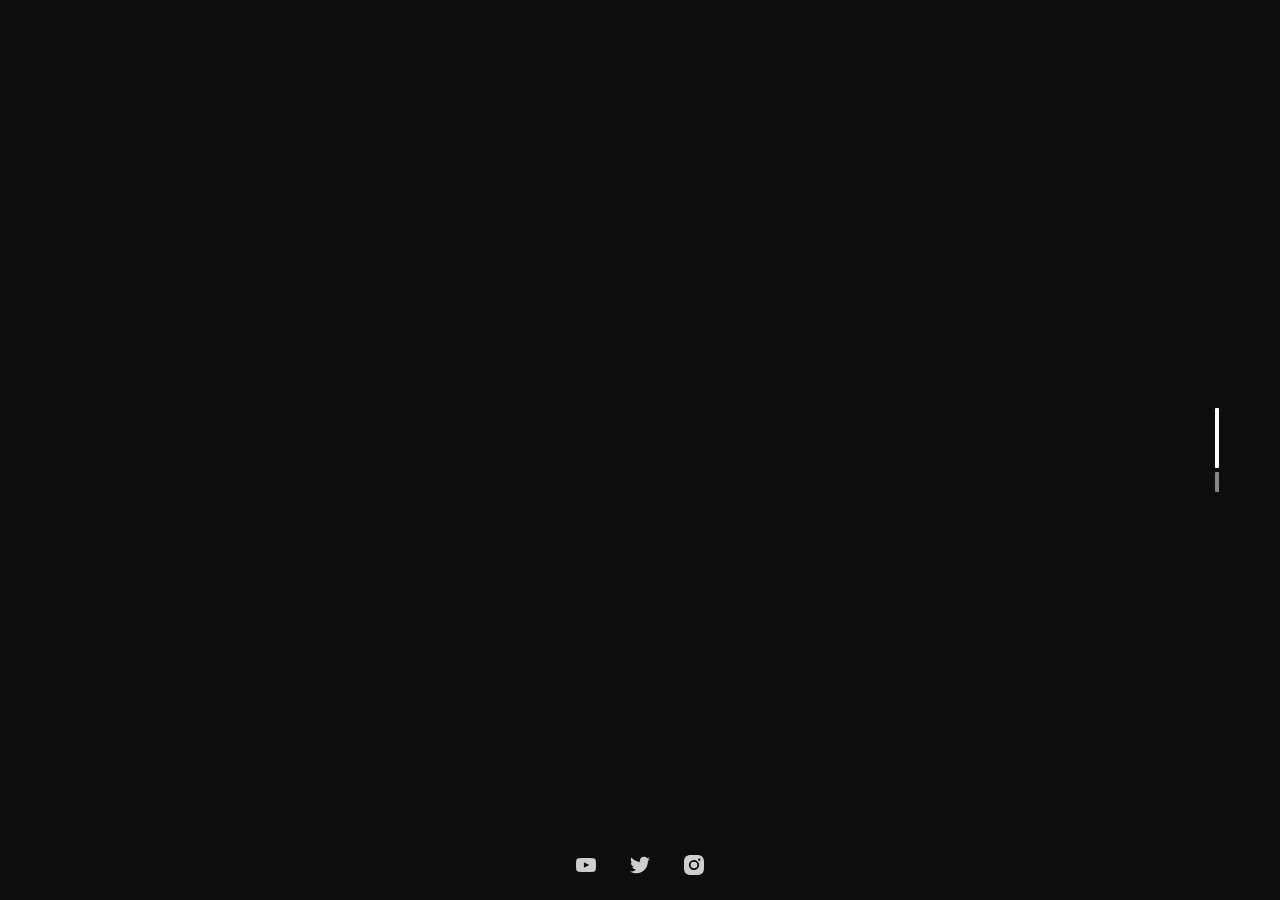
==== index.html @ f27260a3 "First commit of the website" ====
<!doctype html>
<html>
<head>
	<meta charset="UTF-8">
	<meta name="viewport" content="width=device-width, height=device-height, initial-scale=1.0, viewport-fit=cover">
	<meta name="apple-mobile-web-app-capable" content="yes" />
	<!-- Page Title -->
  <title>Flaam</title>
  <link rel="icon" href="assets\img\Logo.png">

	<!-- Compressed Styles -->
	<link href="css/slides.min.css?41331" rel="stylesheet" type="text/css">

	<!-- Custom Styles -->
	<!-- <link href="css/custom.css" rel="stylesheet" type="text/css"> -->

	<!-- jQuery 3.3.1 -->
	<script src="https://ajax.googleapis.com/ajax/libs/jquery/3.3.1/jquery.min.js"></script>

	<!-- Compressed Scripts -->
	<script src="js/slides.min.js?41331" type="text/javascript"></script>

	<!-- Custom Scripts -->
	<!-- <script src="js/custom.js" type="text/javascript"></script> -->

	<!-- Fonts and Material Icons -->
	<link rel="stylesheet" as="font" href="https://fonts.googleapis.com/css?family=Roboto:100,300,400,500,600,700|Material+Icons"/>
 
</head>
<body class="slides chain simplifiedMobile animated">
		
<!-- SVG Library -->
<svg xmlns="http://www.w3.org/2000/svg" style="display:none">
  
  <symbol id="logo" viewBox="0 0 106 31"><title>Slides Framework</title><path d="M17.413 14.04c-.56-5.84-5.6-7-8.52-7-4.6 0-8.6 2.92-8.6 7.52 0 3 2.4 4.88 5.28 5.8 4.24 1.64 5.88 1.84 5.88 3.36 0 1.08-1.2 1.72-2.32 1.72-.28 0-2.24 0-2.52-2.04h-6.6c.6 5.84 5.68 7.36 9.04 7.36 4.92 0 9.04-2.88 9.04-7.76 0-4.8-4-5.92-7.76-6.96-1.76-.52-3.4-1.2-3.4-2.2 0-.6.48-1.48 1.88-1.48 1.96 0 2.04 1.2 2.08 1.68h6.52zm2.222 15.96h6.64v-29.6h-6.64v29.6zm9.662-24.56h6.64v-5.04h-6.64v5.04zm0 24.56h6.64v-22.2h-6.64v22.2zm32.782-29.6h-6.64v9.28c-.72-.72-2.6-2.64-6.52-2.64-5.64 0-11 4.28-11 11.8 0 6.68 4.4 11.88 11.12 11.88 4.48 0 6.08-2.2 6.72-3.12v2.4h6.32v-29.6zm-17.52 18.4c0-2.56 1.8-5.56 5.64-5.56 1.56 0 2.96.56 3.96 1.56 1 .96 1.64 2.32 1.64 3.92.08 1.64-.52 3.08-1.56 4.12s-2.52 1.68-4.12 1.68c-3.12 0-5.56-2.28-5.56-5.68v-.04zm42.502 2.4c.52-4.08-.32-7.64-3.12-10.64-2.08-2.2-5-3.52-8.4-3.52-6.76 0-11.64 5.72-11.64 11.92 0 6.6 5.4 11.76 11.76 11.76 2.28 0 4.48-.68 6.32-2 1.88-1.28 3.44-3.2 4.52-5.68h-6.8c-.8 1.16-1.92 2.08-4.04 2.08-2.6 0-4.84-1.56-5.12-3.92h16.52zm-16.44-5.04c.16-1.04 1.52-3.52 4.96-3.52s4.8 2.48 4.96 3.52h-9.92zm34.502-2.12c-.56-5.84-5.6-7-8.52-7-4.6 0-8.6 2.92-8.6 7.52 0 3 2.4 4.88 5.28 5.8 4.24 1.64 5.88 1.84 5.88 3.36 0 1.08-1.2 1.72-2.32 1.72-.28 0-2.24 0-2.52-2.04h-6.6c.6 5.84 5.68 7.36 9.04 7.36 4.92 0 9.04-2.88 9.04-7.76 0-4.8-4-5.92-7.76-6.96-1.76-.52-3.4-1.2-3.4-2.2 0-.6.48-1.48 1.88-1.48 1.96 0 2.04 1.2 2.08 1.68h6.52z"/></symbol>

  <symbol id="logo-icon" viewBox="0 0 50 41"><title>Slides Framework</title><path d="M4,12h42c2.2,0,4,1.8,4,4v21c0,2.2-1.8,4-4,4H4c-2.2,0-4-1.8-4-4V16C0,13.8,1.8,12,4,12z"/><path opacity="0.6" d="M45.5,9h-41C3.7,9,3,8.3,3,7.5v0C3,6.7,3.7,6,4.5,6h41C46.3,6,47,6.7,47,7.5v0C47,8.3,46.3,9,45.5,9z"/><path opacity="0.4" d="M7.5,0h35C43.3,0,44,0.7,44,1.5v0C44,2.3,43.3,3,42.5,3h-35C6.7,3,6,2.3,6,1.5v0C6,0.7,6.7,0,7.5,0z"/></symbol>
  
  <symbol id="close" viewBox="0 0 30 30"><path d="M15 0c-8.3 0-15 6.7-15 15s6.7 15 15 15 15-6.7 15-15-6.7-15-15-15zm5.7 19.3c.4.4.4 1 0 1.4-.2.2-.4.3-.7.3s-.5-.1-.7-.3l-4.3-4.3-4.3 4.3c-.2.2-.4.3-.7.3s-.5-.1-.7-.3c-.4-.4-.4-1 0-1.4l4.3-4.3-4.3-4.3c-.4-.4-.4-1 0-1.4s1-.4 1.4 0l4.3 4.3 4.3-4.3c.4-.4 1-.4 1.4 0s.4 1 0 1.4l-4.3 4.3 4.3 4.3z"/></symbol>
  
  <symbol id="close-small" viewBox="0 0 11 11"><path d="M6.914 5.5l3.793-3.793c.391-.391.391-1.023 0-1.414s-1.023-.391-1.414 0l-3.793 3.793-3.793-3.793c-.391-.391-1.023-.391-1.414 0s-.391 1.023 0 1.414l3.793 3.793-3.793 3.793c-.391.391-.391 1.023 0 1.414.195.195.451.293.707.293s.512-.098.707-.293l3.793-3.793 3.793 3.793c.195.195.451.293.707.293s.512-.098.707-.293c.391-.391.391-1.023 0-1.414l-3.793-3.793z"/></symbol>

  <symbol id="arrow-left" viewBox="0 0 29 56"><path d="M28.7.3c.4.4.4 1 0 1.4l-26.3 26.3 26.3 26.3c.4.4.4 1 0 1.4-.4.4-1 .4-1.4 0l-27-27c-.4-.4-.4-1 0-1.4l27-27c.3-.3 1-.4 1.4 0z"/></symbol>
  
  <symbol id="arrow-right" viewBox="0 0 29 56"><path d="M.3 55.7c-.4-.4-.4-1 0-1.4l26.3-26.3-26.3-26.3c-.4-.4-.4-1 0-1.4.4-.4 1-.4 1.4 0l27 27c.4.4.4 1 0 1.4l-27 27c-.3.3-1 .4-1.4 0z"/></symbol>

  <symbol id="back" viewBox="0 0 20 20"><path d="M2.3 10.7l5 5c.4.4 1 .4 1.4 0s.4-1 0-1.4l-3.3-3.3h11.6c.6 0 1-.4 1-1s-.4-1-1-1h-11.6l3.3-3.3c.4-.4.4-1 0-1.4-.2-.2-.4-.3-.7-.3s-.5.1-.7.3l-5 5c-.2.2-.3.5-.3.7 0 .2.1.5.3.7z"/></symbol>
  
  <symbol id="menu" viewBox="0 0 18 18"><path d="M16 5h-14c-.6 0-1-.4-1-1 0-.5.4-1 1-1h14c.5 0 1 .4 1 1s-.4 1-1 1zm-14 5h14c.5 0 1-.4 1-1 0-.5-.4-1-1-1h-14c-.6 0-1 .4-1 1s.4 1 1 1zm14 3h-14c-.5 0-1 .4-1 1 0 .5.4 1 1 1h14c.5 0 1-.4 1-1s-.4-1-1-1z"/></symbol>
  
  <symbol id="share" viewBox="0 0 18 18"><path d="M16 8c-.6 0-1 .4-1 1v6h-12v-6c0-.6-.4-1-1-1s-1 .4-1 1v6c0 1.1.9 2 2 2h12c1.1 0 2-.9 2-2v-6c0-.6-.4-1-1-1zm-2.3-2.3c.4-.4.4-1 0-1.4l-4-4c-.4-.4-1-.4-1.4 0l-4 4c-.4.4-.4 1 0 1.4s1 .4 1.4 0l2.3-2.3v7.6c0 .6.4 1 1 1s1-.4 1-1v-7.6l2.3 2.3c.4.4 1 .4 1.4 0z"/></symbol>

  <symbol id="arrow-down" viewBox="0 0 24 24"><path d="M12 18c-.2 0-.5-.1-.7-.3l-11-10c-.4-.4-.4-1-.1-1.4.4-.4 1-.4 1.4-.1l10.4 9.4 10.3-9.4c.4-.4 1-.3 1.4.1.4.4.3 1-.1 1.4l-11 10c-.1.2-.4.3-.6.3z"/></symbol>
  
  <symbol id="arrow-up" viewBox="0 0 24 24"><path d="M11.9 5.9c.2 0 .5.1.7.3l11 10c.4.4.4 1 .1 1.4-.4.4-1 .4-1.4.1l-10.4-9.4-10.3 9.4c-.4.4-1 .3-1.4-.1-.4-.4-.3-1 .1-1.4l11-10c.1-.2.4-.3.6-.3z"/></symbol>
  
  <symbol id="arrow-top" viewBox="0 0 18 18"><path d="M15.7 7.3l-6-6c-.4-.4-1-.4-1.4 0l-6 6c-.4.4-.4 1 0 1.4.4.4 1 .4 1.4 0l4.3-4.3v11.6c0 .6.4 1 1 1s1-.4 1-1v-11.6l4.3 4.3c.2.2.4.3.7.3s.5-.1.7-.3c.4-.4.4-1 0-1.4z"/></symbol>
  
  <symbol id="play" viewBox="0 0 30 30"><path d="M7 30v-30l22 15z"/></symbol>
  
  <symbol id="chat" viewBox="0 0 18 18"><path d="M5,17c-0.2,0-0.3,0-0.4-0.1C4.2,16.7,4,16.4,4,16v-2H2c-1.1,0-2-0.9-2-2V3c0-1.1,0.9-2,2-2h14c1.1,0,2,0.9,2,2v9 c0,1.1-0.9,2-2,2H9.3l-3.7,2.8C5.4,16.9,5.2,17,5,17z M2,12h3.5C5.8,12,6,12.2,6,12.5V14l2.4-1.8C8.6,12.1,8.8,12,9,12h7V3H2V12z M13,7H5C4.4,7,4,6.6,4,6s0.4-1,1-1h8c0.6,0,1,0.4,1,1S13.6,7,13,7z M13,10H5c-0.6,0-1-0.4-1-1s0.4-1,1-1h8c0.6,0,1,0.4,1,1 S13.6,10,13,10z"/></symbol>

  <symbol id="mail" viewBox="0 0 18 18"><path d="M16 2h-14c-1.1 0-2 .9-2 2v10c0 1.1.9 2 2 2h14c1.1 0 2-.9 2-2v-10c0-1.1-.9-2-2-2zm0 2v.5l-7 4.3-7-4.4v-.4h14zm-14 10v-7.2l6.5 4c.1.1.3.2.5.2s.4-.1.5-.2l6.5-4v7.2h-14z"/></symbol>

  <symbol id="sound-on" viewBox="0 0 18 18"><path d="M8.5,0.1C8.1-0.1,7.7,0,7.4,0.2L3.7,3H2C0.9,3,0,3.9,0,5v6c0,1.1,0.9,2,2,2h1.7l3.7,2.8C7.6,15.9,7.8,16,8,16 c0.2,0,0.3,0,0.4-0.1C8.8,15.7,9,15.4,9,15V1C9,0.6,8.8,0.3,8.5,0.1z M7,13l-2.4-1.8C4.4,11.1,4.2,11,4,11l-2,0l0-6h2 c0.2,0,0.4-0.1,0.6-0.2L7,3V13z M11.7,9.9l0.7,1.9C13.9,11.2,15,9.7,15,8c0-1.7-1.1-3.2-2.7-3.8l-0.7,1.9C12.5,6.4,13,7.2,13,8C13,8.9,12.5,9.6,11.7,9.9z M12.2,1.1l-0.3,2C14.3,3.5,16,5.6,16,8s-1.8,4.5-4.2,4.9l0.3,2C15.6,14.3,18,11.4,18,8C18,4.6,15.6,1.7,12.2,1.1z"/></symbol>
  
  <symbol id="sound-off" viewBox="0 0 18 18"><path d="M15.9,8l1.8-1.8c0.4-0.4,0.4-1,0-1.4s-1-0.4-1.4,0l-1.8,1.8l-1.8-1.8c-0.4-0.4-1-0.4-1.4,0s-0.4,1,0,1.4L13.1,8l-1.8,1.8 c-0.4,0.4-0.4,1,0,1.4c0.2,0.2,0.5,0.3,0.7,0.3s0.5-0.1,0.7-0.3l1.8-1.8l1.8,1.8c0.2,0.2,0.5,0.3,0.7,0.3s0.5-0.1,0.7-0.3 c0.4-0.4,0.4-1,0-1.4L15.9,8z M8.5,0.1C8.1-0.1,7.7,0,7.4,0.2L3.7,3H2C0.9,3,0,3.9,0,5v6c0,1.1,0.9,2,2,2h1.7l3.7,2.8C7.6,15.9,7.8,16,8,16 c0.2,0,0.3,0,0.4-0.1C8.8,15.7,9,15.4,9,15V1C9,0.6,8.8,0.3,8.5,0.1z M7,13l-2.4-1.8C4.4,11.1,4.2,11,4,11l-2,0l0-6h2 c0.2,0,0.4-0.1,0.6-0.2L7,3V13z"/></symbol>
  
  <!-- social -->
  <symbol id="apple" viewBox="-1 1 24 24"><path d="M17.6 13.8c0-3 2.5-4.5 2.6-4.6-1.4-2.1-3.6-2.3-4.4-2.4-1.9-.2-3.6 1.1-4.6 1.1-.9 0-2.4-1.1-4-1-2 0-3.9 1.2-5 3-2.1 3.7-.5 9.1 1.5 12.1 1 1.5 2.2 3.1 3.8 3 1.5-.1 2.1-1 3.9-1s2.4 1 4 1 2.7-1.5 3.7-2.9c1.2-1.7 1.6-3.3 1.7-3.4-.1-.1-3.2-1.3-3.2-4.9zm-3.1-9c.8-1 1.4-2.4 1.2-3.8-1.2 0-2.7.8-3.5 1.8-.8.9-1.5 2.3-1.3 3.7 1.4.1 2.8-.7 3.6-1.7z"/></symbol>

  <symbol id="dribbble" viewBox="0 0 24 24"><path d="M12 0c-6.7 0-12 5.3-12 12s5.3 12 12 12 12-5.3 12-12-5.3-12-12-12zm7.9 5.7c1.3 1.7 2.1 3.9 2.3 6.1-.4-.1-2.4-.4-4.7-.4-.8 0-1.5 0-2.3.1 0-.1-.1-.3-.3-.5l-.7-1.5c3.7-1.4 5.3-3.4 5.7-3.8zm-7.9-3.8c2.5 0 4.9.9 6.7 2.5-.3.4-1.9 2.3-5.2 3.6-1.6-2.9-3.3-5.3-3.7-5.9.6-.1 1.4-.2 2.2-.2zm-4.4 1c.4.6 2.1 3 3.7 5.8-4.4 1.2-8.2 1.2-9.2 1.2h-.1c.8-3.1 2.9-5.6 5.6-7zm-5.7 9.1v-.3h.3c1.2 0 5.6-.1 10.1-1.5l.8 1.6c-.1 0-.3 0-.4.1-5.1 1.6-7.9 6-8.3 6.7-1.6-1.7-2.5-4.1-2.5-6.6zm10.1 10.1c-2.3 0-4.4-.8-6.1-2.1.3-.5 2.4-4.4 7.9-6.3 1.3 3.6 2 6.7 2.1 7.6-1.2.6-2.6.8-3.9.8zm5.7-1.8c-.1-.8-.7-3.6-2-7.1.7-.1 1.3-.1 2-.1 2.1 0 3.7.4 4.1.5-.3 2.8-1.8 5.2-4.1 6.7z"/></symbol>

  <symbol id="facebook" viewBox="0 0 24 24"><path d="M24 1.3v21.3c0 .7-.6 1.3-1.3 1.3h-6.1v-9.3h3.1l.5-3.6h-3.6v-2.2c0-1.1.3-1.8 1.8-1.8h1.9v-3.2c-.3 0-1.5-.1-2.8-.1-2.8 0-4.7 1.7-4.7 4.8v2.7h-3.1v3.6h3.1v9.2h-11.5c-.7 0-1.3-.6-1.3-1.3v-21.4c0-.7.6-1.3 1.3-1.3h21.3c.8 0 1.4.6 1.4 1.3z"/></symbol>

  <symbol id="facebook2" viewBox="0 0 512 512"><path d="M288 176v-64c0-17.664 14.336-32 32-32h32v-80h-64c-53.024 0-96 42.976-96 96v80h-64v80h64v256h96v-256h64l32-80h-96z"/></symbol>
   
  <symbol id="fb-like" viewBox="0 0 20 20"><path d="M0 8v12h5v-12h-5zm2.5 10.8c-.4 0-.8-.3-.8-.8 0-.4.3-.8.8-.8s.8.3.8.8c0 .4-.4.8-.8.8zm3.5-.8h9.5c1.1 0 1.7-1 1.7-1.7 0-.3-.4-1-.4-1 1.4-.3 1.7-1.2 1.7-1.7-.1-.5-.3-.9-.5-1 1-.4 1.5-1.1 1.4-1.9-.1-.8-1-1.5-1-1.5 1-.6.9-1.5.9-1.5-.3-1.3-1.5-1.7-1.7-1.7h-5.6s.3-.5.3-2.4-1.3-3.6-2.6-3.6c0 0-.7.1-1 .3v3.5l-2.7 4.4v9.8z"/></symbol>
  
  <symbol id="googlePlus" viewBox="0 1 24 24"><path d="M7.8 13.5h4.6c-.6 2-2.5 3.4-4.6 3.4-2.7 0-4.9-2.2-4.9-4.9s2.2-4.9 4.9-4.9c1.1 0 2.1.3 3 1l1.8-2.4c-1.4-1.1-3-1.6-4.8-1.6-4.3 0-7.9 3.5-7.9 7.9s3.5 7.9 7.9 7.9 7.9-3.5 7.9-7.9v-1.5h-7.9v3zM21.7 11v-2.2h-2v2.2h-2.2v2h2.2v2.2h2v-2.2h2.2v-2z"/></symbol>
  
  <symbol id="instagram" viewBox="0 0 20 20"><circle cx="10" cy="10" r="3.3"/><path d="M13,0H7C2.2,0,0,2.2,0,7v6c0,4.8,2.1,7,7,7h6c4.8,0,7-2.2,7-7V7C20,2.2,17.9,0,13,0z M10,15.1c-2.8,0-5.1-2.3-5.1-5.1 S7.2,4.9,10,4.9s5.1,2.3,5.1,5.1S12.8,15.1,10,15.1z M15.3,5.9c-0.7,0-1.2-0.5-1.2-1.2c0-0.7,0.5-1.2,1.2-1.2s1.2,0.5,1.2,1.2 C16.5,5.3,16,5.9,15.3,5.9z"/></symbol>

  <symbol id="behance" viewBox="0 0 511.958 511.958"><path d="M210.624 240.619c10.624-5.344 18.656-11.296 24.16-17.728 9.792-11.584 14.624-26.944 14.624-45.984 0-18.528-4.832-34.368-14.496-47.648-16.128-21.632-43.424-32.704-82.016-33.28h-152.896v312.096h142.56c16.064 0 30.944-1.376 44.704-4.192 13.76-2.848 25.664-8.064 35.744-15.68 8.96-6.624 16.448-14.848 22.4-24.544 9.408-14.656 14.112-31.264 14.112-49.76 0-17.92-4.128-33.184-12.32-45.728-8.288-12.544-20.448-21.728-36.576-27.552zm-147.552-90.432h68.864c15.136 0 27.616 1.632 37.408 4.864 11.328 4.704 16.992 14.272 16.992 28.864 0 13.088-4.32 22.24-12.864 27.392-8.608 5.152-19.776 7.744-33.472 7.744h-76.928v-68.864zm108.896 198.24c-7.616 3.68-18.336 5.504-32.064 5.504h-76.832v-83.232h77.888c13.568.096 24.128 1.888 31.68 5.248 13.44 6.08 20.128 17.216 20.128 33.504 0 19.2-6.912 32.128-20.8 38.976zM327.168 110.539h135.584v38.848h-135.584zM509.856 263.851c-2.816-18.08-9.024-33.984-18.688-47.712-10.592-15.552-24.032-26.944-40.384-34.144-16.288-7.232-34.624-10.848-55.04-10.816-34.272 0-62.112 10.72-83.648 32-21.472 21.344-32.224 52.032-32.224 92.032 0 42.656 11.872 73.472 35.744 92.384 23.776 18.944 51.232 28.384 82.4 28.384 37.728 0 67.072-11.232 88.032-33.632 13.408-14.144 20.992-28.064 22.656-41.728h-62.464c-3.616 6.752-7.808 12.032-12.608 15.872-8.704 7.04-20.032 10.56-33.92 10.56-13.216 0-24.416-2.912-33.76-8.704-15.424-9.28-23.488-25.536-24.512-48.672h170.464c.256-19.936-.384-35.264-2.048-45.824zm-166.88 5.984c2.24-15.008 7.68-26.912 16.32-35.712 8.64-8.768 20.864-13.184 36.512-13.216 14.432 0 26.496 4.128 36.32 12.416 9.696 8.352 15.168 20.48 16.288 36.512h-105.44z"/></symbol>
  
  <symbol id="linkedin" viewBox="0 0 24 24"><path d="M5.9 21.9h-4.7v-14.2h4.7v14.2zm-2.3-16.1c-1.6 0-2.6-1.1-2.6-2.5s1-2.5 2.7-2.5c1.6 0 2.6 1 2.6 2.5-.1 1.4-1.2 2.5-2.7 2.5zm19.2 16.1h-4.7v-7.6c0-2-.7-3.3-2.3-3.3-1.3 0-2.1.9-2.5 1.7-.1.3-.1.8-.1 1.2v7.9h-4.7v-14.1h4.7v2c.7-.9 1.7-2.3 4.3-2.3 3.1 0 5.5 2.1 5.5 6.4v8.2h-.2z"/></symbol>

  <symbol id="medium" viewBox="0 0 130.8 104"><path d="M15.5 21.2c.2-1.6-.5-3.2-1.7-4.3l-12.1-14.7v-2.2h38l29.3 64.4 25.8-64.4h36.2v2.2l-10.5 10c-.9.7-1.3 1.8-1.2 2.9v73.7c0 1.1.3 2.2 1.2 2.9l10.2 10v2.2h-51.3v-2.2l10.6-10.2c1-1 1-1.3 1-2.9v-59.6l-29.4 74.7h-4l-34.2-74.7v50.3c0 2.2.4 4.2 1.9 5.7l13.7 16.8v2.2h-39v-2.2l13.8-16.7c1.5-1.5 1.8-3.3 1.8-5.7l-.1-58.2z"/></symbol>
  
  <symbol id="pinterest" viewBox="0 0 24 24"><path d="M5.9 13.9c1.2-2-.4-2.5-.6-4-1-6.1 7.1-10.2 11.4-6 2.9 2.9 1 12-3.7 11-4.6-.9 2.2-8.1-1.4-9.5-3-1.1-4.6 3.6-3.2 5.9-.8 4-2.5 7.7-1.8 12.7 2.3-1.7 3.1-4.8 3.7-8.1 1.2.7 1.8 1.4 3.3 1.5 5.5.4 8.6-5.4 7.8-10.7-.7-4.7-5.5-7.1-10.6-6.6-4.1.4-8.1 3.7-8.3 8.3-.1 2.8.7 4.9 3.4 5.5z"/></symbol>
  
  <symbol id="stumbleupon" viewBox="0 0 24 24"><path d="M13.3 9.6l1.6.8 2.5-.8v-1.4c0-3-2.4-5.4-5.4-5.4s-5.4 2.4-5.4 5.4v7.5c0 .7-.6 1.3-1.3 1.3s-1.3-.6-1.3-1.3v-3.2h-4v3.2c0 3 2.4 5.4 5.4 5.4s5.4-2.4 5.4-5.4v-7.5c0-.7.6-1.3 1.3-1.3s1.3.6 1.3 1.3l-.1 1.4zm6.6 2.9v3.2c0 .7-.6 1.3-1.3 1.3s-1.3-.6-1.3-1.3v-3.2l-2.5.8-1.6-.8v3.2c0 3 2.4 5.4 5.4 5.4s5.4-2.4 5.4-5.4v-3.2h-4.1z"/></symbol>
  
  <symbol id="twitter" viewBox="0 1 24 23"><path d="M21.5 7.6v.6c0 6.6-5 14.1-14 14.1-2.8 0-5.4-.8-7.6-2.2l1.2.1c2.3 0 4.4-.8 6.1-2.1-2.2 0-4-1.5-4.6-3.4.3.1.6.1.9.1.5 0 .9-.1 1.3-.2-2.1-.6-3.8-2.6-3.8-5 .7.4 1.4.6 2.2.6-1.3-.9-2.2-2.4-2.2-4.1 0-.9.2-1.8.7-2.5 2.4 3 6.1 5 10.2 5.2-.1-.4-.1-.7-.1-1.1 0-2.7 2.2-5 4.9-5 1.4 0 2.7.6 3.6 1.6 1-.3 2.1-.7 3-1.3-.4 1.2-1.1 2.1-2.2 2.7 1-.1 1.9-.4 2.8-.8-.6 1.1-1.4 2-2.4 2.7z"/></symbol>
  
  <symbol id="tumblr" viewBox="0 0 23 23"><path d="M12.573 4.94v-4.94h-3.188c-.072.183-.11.4-.11.622-.034.107-.072.184-.072.293-.328 1.829-1.28 3.11-2.892 3.807-.476.218-.914.253-1.39.218v3.987h2.342c.039 5.603.039 8.493.039 8.64v.332c.294 2.449 1.573 3.914 3.843 4.463.914.257 1.901.366 2.892.366 1.279-.036 2.525-.256 3.771-.659v-4.685c-.731.22-1.395.402-1.977.583-1.135.333-2.087.113-2.857-.619-.073-.11-.183-.257-.221-.403-.106-.586-.178-1.206-.178-1.795v-6.222h5.083v-3.988h-5.085z"/></symbol>

  <symbol id="xing" viewBox="0 0 24 24"><path d="M3.647 4.74c-.208 0-.384.073-.472.216-.091.148-.077.338.02.531l2.34 4.051v.02l-3.678 6.49c-.096.191-.091.383 0 .531.088.142.244.236.452.236h3.461c.518 0 .767-.349.944-.669l3.737-6.608-2.38-4.15c-.172-.307-.433-.649-.964-.649h-3.46zm14.542-4.74c-.517 0-.741.326-.927.659l-7.702 13.658 4.918 9.023c.172.307.437.659.967.659h3.457c.208 0 .371-.079.459-.221.092-.148.09-.343-.007-.535l-4.88-8.915v-.023l7.664-13.551c.096-.191.098-.386.007-.534-.088-.142-.252-.221-.46-.221h-3.496z"/></symbol>

  <symbol id="whatsapp" viewBox="0 0 512 512"><path d="M256.064 0h-.128c-141.152 0-255.936 114.816-255.936 256 0 56 18.048 107.904 48.736 150.048l-31.904 95.104 98.4-31.456c40.48 26.816 88.768 42.304 140.832 42.304 141.152 0 255.936-114.848 255.936-256s-114.784-256-255.936-256zm148.96 361.504c-6.176 17.44-30.688 31.904-50.24 36.128-13.376 2.848-30.848 5.12-89.664-19.264-75.232-31.168-123.68-107.616-127.456-112.576-3.616-4.96-30.4-40.48-30.4-77.216s18.656-54.624 26.176-62.304c6.176-6.304 16.384-9.184 26.176-9.184 3.168 0 6.016.16 8.576.288 7.52.32 11.296.768 16.256 12.64 6.176 14.88 21.216 51.616 23.008 55.392 1.824 3.776 3.648 8.896 1.088 13.856-2.4 5.12-4.512 7.392-8.288 11.744-3.776 4.352-7.36 7.68-11.136 12.352-3.456 4.064-7.36 8.416-3.008 15.936 4.352 7.36 19.392 31.904 41.536 51.616 28.576 25.44 51.744 33.568 60.032 37.024 6.176 2.56 13.536 1.952 18.048-2.848 5.728-6.176 12.8-16.416 20-26.496 5.12-7.232 11.584-8.128 18.368-5.568 6.912 2.4 43.488 20.48 51.008 24.224 7.52 3.776 12.48 5.568 14.304 8.736 1.792 3.168 1.792 18.048-4.384 35.52z"/></symbol>
  
  <symbol id="youtube" viewBox="0 0 24 24"><path d="M23.6 6.3c-.3-1.2-1.4-2.2-2.6-2.3-3-.3-6-.3-9-.3s-6 0-9 .3c-1.2.1-2.3 1.1-2.6 2.3-.4 1.8-.4 3.8-.4 5.7 0 1.9 0 3.9.4 5.7.3 1.2 1.4 2.2 2.6 2.3 3 .3 6 .3 9 .3s6 0 9-.3c1.3-.1 2.3-1.1 2.6-2.4.4-1.7.4-3.7.4-5.6 0-1.9 0-3.9-.4-5.7zm-14.1 9v-6.6l6.5 3.3-6.5 3.3z"/></symbol>

</svg>

<!-- Navigation -->
<nav class="side pole">
  <div class="navigation">
    <ul></ul>
  </div>
</nav>

<!-- Slide 1 (#10) -->
<section class="slide fade-6 kenBurns">
  <div class="content">
    <div class="container">
      <div class="wrap">
        
        <div class="fix-7-12">
          <img src="assets\img\Logo.png" class="ae-1" height="200" width="200">
          <p class="ae-3"><span class="opacity-8">I am known on the internet as Flaam, in my pastime i play videogames and stream on Twitch, in June 2020 i joined <a href="https://www.theiresports.com/" target="_blank">Their Team</a> as a Valorant Player</span></p>
        </div>
      </div>
    </div>
  </div>
  <video class="ae-1" autoplay muted loop id="myVideo">
    <source src="assets/img/background/1.mp4" type="video/mp4">
  </video>
</section>

<!-- Slide 2 (#75) -->
<section class="slide fade-6 kenBurns">
  <div class="content">
    <div class="container">
      <div class="wrap">

        <div class="fix-10-12 toCenter">
          <h1 class="ae-1">My Gear</h1>
        </div>
		
        <div class="fix-12-12">
          <ul class="grid grid-75 masonry fixedSpaces ae-3 controller popupTrigger" data-popup-id="75-1" data-slider-id="75-1">
            <li class="col-3-12 col-tablet-1-3 col-phablet-1-2 col-phone-1-1 ae-6 fadeIn">
              <figure>
                <img src="assets/img/MasterKeys Lite L.png" class="wide rounded margin-bottom-1" alt="Image"/>
                <figcaption>MasterKeys Lite L</figcaption>
              </figure>
            </li>
            <li class="col-3-12 col-tablet-1-3 col-phablet-1-2 col-phone-1-1 ae-3 fadeIn">
              <figure>
                <img src="assets/img/Logitech G305.png" class="wide rounded margin-bottom-1" alt="Image"/>
                <figcaption>Logitech G305</figcaption>
              </figure>
            </li>
            <li class="col-3-12 col-tablet-1-3 col-phablet-1-2 col-phone-1-1 ae-2 fadeIn">
              <figure>
                <img src="assets/img/Logitech G432.png" class="wide rounded margin-bottom-1" alt="Image"/>
                <figcaption>Logitech G432</figcaption>
              </figure>
            </li>
          </ul>
        </div>
      </div>
    </div>
  </div>
  <div class="background" style="background-image:url(assets/img/background/nebula.jpg)"></div>
  <video class="ae-1" autoplay muted loop id="myVideo">
    <source src="assets/img/background/2.mp4" type="video/mp4">
  </video>
</section>


<!-- Popup Gallery -->
<div class="popup animated" data-popup-id="75-1">
  <div class="close"><svg><use xmlns:xlink="http://www.w3.org/1999/xlink" xlink:href="#close"></use></svg></div>
  <div class="content">
    <div class="container">
      <div class="wrap spaces">

        <ul class="slider animated ae-1 fromAbove inlineBlock clickable popupContent disableSelect" data-slider-id="75-1" style="display: inline-block;">
          <li class="selected">
            <img src="assets/img/MasterKeys Lite L.png" class="rounded" alt="Image"/>
          </li>
          <li>
            <img src="assets/img/Logitech G305.png" class="rounded" alt="Image"/>
          </li>
          <li>
            <img src="assets/img/Logitech G432.png" class="rounded" alt="Image"/>
          </li>
      </div>
    </div>
  </div>
</div>


<!-- Panel Bottom #13 -->
<nav class="panel bottom">
  <div class="sections">
    <div class="center">
      <ul class="menu crop">
        <li><a href="https://www.youtube.com/channel/UCCYvXrIjGr401_R4_EcxlUg?view_as=subscriber" target="_blank"><svg><use xmlns:xlink="http://www.w3.org/1999/xlink" xlink:href="#youtube"></use></svg></a></li>
        <li><a href="http://twitter.com/FlaamVR" target="_blank"><svg><use xmlns:xlink="http://www.w3.org/1999/xlink" xlink:href="#twitter"></use></svg></a></li>
        <li><a href="http://instagram.com/FlaamVR" target="_blank"><svg><use xmlns:xlink="http://www.w3.org/1999/xlink" xlink:href="#instagram"></use></svg></a></li>
      </ul>
    </div>
  </div>
</nav>

<!-- Loading Progress Bar -->
<div class="progress-bar purple"></div>
// LEGAL NOTICE: The content of this website and all associated program code are protected under the Digital Millennium Copyright Act. Intentionally circumventing this code may constitute a violation of the DMCA.
<script src='js\title.js'></script>	
</body>
</html>
---- css/slides.min.css ----
@charset "UTF-8";.dialog,body,html{-webkit-tap-highlight-color:transparent}body,html,img{max-width:100%}.button.actionButton svg,.button.play svg,.button:not(.stroke) svg,.slide.whiteSlide .button.actionButton svg,.slides{fill:#fff}.button svg,.button svg *{pointer-events:none!important}.material-icons,.slides{-webkit-font-smoothing:antialiased}.button,.container .wrap,.slides-form.center input,.slides-form.center textarea{text-align:center}.button,.material-icons,.music-96 .sc-trackslist a,.navigation li[data-title]:before,.nobr,.nowrap,.panel .sections .menu,.panel .sections>div{white-space:nowrap}a,abbr,acronym,address,applet,article,aside,audio,b,big,blockquote,body,canvas,caption,center,cite,code,dd,del,details,dfn,div,dl,dt,em,embed,fieldset,figcaption,figure,footer,form,h1,h2,h3,h4,h5,h6,header,hgroup,hr,html,i,iframe,img,ins,kbd,label,legend,li,mark,menu,nav,object,ol,output,p,pre,q,ruby,s,samp,section,small,span,strike,strong,sub,summary,sup,table,tbody,td,tfoot,th,thead,time,tr,tt,u,ul,var,video{border:0;vertical-align:baseline;margin:0;padding:0}article,aside,details,figcaption,figure,footer,header,hgroup,menu,nav,section{display:block}.button,.button.actionButton,.dot,.dot:after,.material-icons,img{display:inline-block}li,ol,ul{list-style:none}blockquote,q{quotes:none}blockquote:after,blockquote:before,q:after,q:before{content:none}table{border-collapse:collapse;border-spacing:0}b,strong{font-weight:600}html{position:static!important;top:0!important;box-sizing:border-box;margin:0;padding:0;overflow:hidden;-webkit-backface-visibility:hidden;backface-visibility:hidden}*,:after,:before{box-sizing:inherit}body{position:absolute;width:100%;height:100%}body,html{overflow-x:hidden}html.scrollable,html.scrollable body{overflow-y:auto;-webkit-overflow-scrolling:touch}.button,.content,.slide{overflow:hidden}img.round{border-radius:999px}img.rounded{border-radius:6px}.slides{color:#fff;font-family:Roboto,sans-serif;-webkit-hyphens:none;-ms-hyphens:none;hyphens:none;background:#111}.slides.bodyWhite{background:#fff}.slides.desktopSwipe{cursor:-webkit-grab}.slides.desktopSwipe:active{cursor:-webkit-grabbing}.slides.desktopSwipe .slide .container .wrap{cursor:inherit}.button,.dropdownTrigger,.helpBubble,.popupTrigger,.sidebarTrigger,.videoThumbnail,a{cursor:pointer}a{color:inherit;text-decoration:none;transition:.35s}a.underline{text-decoration:underline}.button,.dialog li{text-decoration:none}a:hover{transition:.15s;opacity:.8}.h1,h1{font-size:42px;line-height:1.285;font-weight:300;margin-bottom:20px;letter-spacing:-.036em}.h1.big,h1.big{font-size:58px;line-height:1;font-weight:100}.h1.huge,h1.huge{font-size:64px;line-height:1.218751;letter-spacing:-.04em;margin-bottom:40px;font-weight:100}.h2,.h3,h2,h3{font-weight:400}.h1.small,h1.small{font-size:46px}.h1.micro,h1.micro{font-size:34px}.h2,h2{font-size:35px;line-height:1.17;margin-bottom:15px}.h2.small,h2.small{font-size:28px}.h2.micro,h2.micro{font-size:19px}.h2.huge,h2.huge{font-size:42px}.h3,h3{font-size:20px;margin-bottom:12px}.h3.large,h3.large{font-size:32px}.h3.big,h3.big{font-size:24px}.h3.small,h3.small{font-size:20px}.h3.micro,h3.micro{font-size:16px}.h3+.h1,.h3+h1,h3+.h1,h3+h1{margin-top:30px}.h4,h4{font-size:18px;margin-bottom:10px}.h5,h5{font-size:16px}.h6,h6{font-size:14px}.p,blockquote,p{font-size:22px;line-height:1.6363636364;margin-bottom:30px;font-weight:300}.p.hero,blockquote.hero,p.hero{font-size:28px;line-height:1.5;margin-bottom:25px}.p.large,blockquote.large,p.large{font-size:32px;line-height:1.4}.p.small,blockquote.small,p.small{font-size:18px;line-height:1.36;margin-bottom:20px}.p.tiny,blockquote.tiny,p.tiny{font-size:16px;line-height:1.625;margin-bottom:12px;font-weight:400}.p.micro,blockquote.micro,p.micro{font-size:14px;line-height:1.5714;margin-bottom:20px;margin-top:2px}blockquote{padding-left:2em;border-left:2px solid}small{font-size:17px;line-height:1.3}small .small{font-size:14px;line-height:1.28}.list.circle li{list-style-type:circle}.list.disc li{list-style-type:disc}.list.square li{list-style-type:square}@media (max-width:1023px){.h1,.h1.big,.h1.huge,h1,h1.big,h1.huge{font-size:40px;margin-bottom:20px}p.hero{font-size:22px}.h1.small,h1.small{font-size:32px}.mobileCrop{margin:0!important}.mobileCropBottom{margin-bottom:0!important}.mobileCropTop{margin-top:0!important}.mobileCropLeft{margin-left:0!important}.mobileCropRight{margin-right:0!important}}@media (max-width:319px){.h1.big,.h1.huge,h1.big,h1.huge{font-size:32px}}.button{border-radius:4px;padding:16px 24px 17px;color:#fff;border:none;outline:0;background:#202020;font-size:16px;font-weight:500;vertical-align:top;-webkit-backface-visibility:hidden;backface-visibility:hidden;letter-spacing:normal!important;position:relative;-webkit-transform:translate3d(0,0,0);transform:translate3d(0,0,0);box-shadow:0 1px 4px rgba(0,0,0,.1),0 2px 4px rgba(0,0,0,.1);-webkit-appearance:none;margin-bottom:10px;transition:.3s;-webkit-user-select:none!important;-moz-user-select:none!important;-ms-user-select:none!important;user-select:none!important}.content,.slide.active{-webkit-backface-visibility:hidden}.popup .button,.slide .button{margin-left:5px;margin-right:5px}.popup .button.small,.slide .button.small{margin-left:4px;margin-right:4px}.button.wide{margin-left:0!important;margin-right:0!important}.button .material-icons{vertical-align:bottom;margin-top:-5px;margin-bottom:-2px;margin-right:8px;-webkit-user-select:none!important;-moz-user-select:none!important;-ms-user-select:none!important;user-select:none!important}.button .material-icons.small{font-size:18px;margin:0 6px 0 0}.button .material-icons.right{margin-left:11px;margin-right:0}.button svg{width:22px;height:22px;margin-top:-3px;top:2px;vertical-align:bottom;margin-right:14px;position:relative}.button svg.right{margin-right:0;margin-left:14px}.button.actionButton{height:42px;width:42px;padding:12px;border-radius:25px;z-index:999;background:rgba(0,0,0,.3);line-height:1;box-shadow:0 0 0 1px rgba(255,255,255,.05);cursor:pointer;-ms-touch-action:manipulation;touch-action:manipulation;vertical-align:top}.button.actionButton svg{width:18px;height:18px}.button.actionButton .material-icons{margin:0;position:relative;left:-3px;top:-3px;font-size:24px}.button.actionButton.big{width:50px;height:50px;padding:16px}.button.actionButton.big .material-icons{font-size:24px}.button.actionButton.big svg{width:22px;height:22px;left:-2px;top:0}.button.actionButton.stroke{box-shadow:none;padding:10px}.button.actionButton:hover:not(:active){-webkit-transform:translateY(0)!important;transform:translateY(0)!important}.button.actionButton.rounded{border-radius:6px}.button.actionButton.sound [class*=sound-]{position:absolute;opacity:0;transition:.5s;left:13px;top:16px}.button.actionButton.sound.stroke [class*=sound-]{left:11px;top:14px}.button.actionButton.sound.playing .sound-on,.button.actionButton.sound:not(.playing) .sound-off{opacity:1}.button.actionButton.transparent{background-color:transparent}.button:hover{box-shadow:0 6px 7px 0 rgba(0,0,0,.15),0 0 5px 0 rgba(0,0,0,.1);opacity:1;-webkit-transform:translateY(-2px)!important;transform:translateY(-2px)!important;transition:.35s!important}.button:hover:after{opacity:.5}.button:active{box-shadow:0 3px 6px 0 rgba(0,0,0,.1),0 0 10px 0 rgba(0,0,0,.1),0 1px 4px -1px rgba(0,0,0,.1);-webkit-transform:translateY(0)!important;transform:translateY(0)!important;transition:.35s!important}.button.shade:after,.dot:after{transition:.25s;content:""}.button:active:after{opacity:1}.button.uppercase{font-size:15px;padding-top:17px;padding-bottom:17px}.button.lowercase{text-transform:lowercase;letter-spacing:0;font-weight:300}.button.round{border-radius:99px;padding-left:28px;padding-right:28px}.button.stroke,.button.thin-stroke{background-color:transparent!important;padding:14px 22px 15px;color:#202020}.button.rounded{border-radius:6px}.button.rectangular{border-radius:1px}.button.square{border-radius:0}.button.thin-stroke{font-weight:300;border:1px solid}.slide.whiteSlide .button.thin-stroke{color:#202020}.button.stroke{border:2px solid}.slide.whiteSlide .button.stroke{color:#202020}.button.stroke.round{padding-left:26px;padding-right:26px}.button.stroke.uppercase{padding-top:15px;padding-bottom:15px}.button.stroke.uppercase svg{margin-bottom:-2px}.button.stroke.uppercase.small{padding:11px 15px}.button.stroke.small{border:1px solid;padding-top:9px;padding-bottom:9px}@media (min-width:768px){.button.stroke.big{padding:19px 30px}.button.stroke.big.uppercase{padding-top:21px;padding-bottom:21px}}.button.stroke:not(.flat):hover{box-shadow:inset 0 -100px 0 rgba(41,41,41,.05),0 4px 6px 0 rgba(0,0,0,.1),0 1px 10px 0 rgba(0,0,0,.1),0 2px 4px -1px rgba(0,0,0,.1)}.button.empty,.button.flat:not(:hover){box-shadow:none}.button.small{font-size:15px;font-weight:500;padding:10px 16px}.button.small .material-icons{vertical-align:bottom;position:relative;font-size:20px;margin-right:8px;bottom:1px}.button.small .material-icons.right{margin-left:8px;margin-right:0}.button.small svg{width:18px;height:18px;margin-right:10px;top:0}.button.small svg.right{margin-right:0;margin-left:10px}.button.small.round{padding-left:18px;padding-right:18px}.button.small.rounded{border-radius:6px}.button.small.uppercase{font-size:12px;padding:12px 16px;letter-spacing:.125em}.button.small.uppercase.round{padding-left:19px;padding-right:19px}@media (min-width:768px){.button.big{font-size:20px;padding:21px 32px}.button.big.round{padding-left:36px;padding-right:36px}.button.big.rounded{border-radius:7px}.button.big.uppercase{font-size:17px;padding:23px 32px}.button.big.uppercase.round{padding-left:36px;padding-right:36px}.button.big .material-icons{vertical-align:bottom;margin-right:16px;font-size:30px}.button.big .material-icons.right{margin-left:16px;margin-right:0}.button.big svg{width:27px;height:27px;margin-right:16px;top:1px}.button.big svg.right{margin-right:0;margin-left:16px}}.button.empty,.button.hollow{padding:0!important;background-color:transparent!important;font-size:0!important}.button.play,.panel .sections>div.right ul.crop li:last-child{margin-right:0}.button.empty{margin:0}.button.hollow{box-shadow:none!important}.button.hollow svg{margin:0}.button.shade{position:relative}.button.shade:after{position:absolute;top:0;left:0;width:100%;height:100%;background:#292929;opacity:0}.button.shade:hover:after{opacity:.15}.button.shade:active:after{opacity:.2}.button.play{width:90px;height:90px;border-radius:50%;padding:27px;margin-left:0}.button.play svg{width:35px;height:36px;margin:0}.button.play.small{width:60px;height:60px;border-radius:50%;padding:20px 19px}.button.play.small svg{fill:#fff;width:23px;height:23px}.button.play:hover{-webkit-transform:scale(1.05);transform:scale(1.05)}.button.gradient{position:relative}.button.gradient:before{content:"";position:absolute;top:0;left:0;width:100%;height:100%;background:linear-gradient(to bottom,#fff 0,#000 100%);z-index:-1;opacity:.1}.slide.whiteSlide .button.white:hover{box-shadow:0 4px 6px 0 rgba(0,0,0,.1),0 1px 10px 0 rgba(0,0,0,.1)}.slide.whiteSlide .button.white:hover:after{opacity:.3}.roundButton{border-radius:50px;height:50px;width:50px;padding:14px;margin:5px}.roundButton svg{bottom:2px}@media (max-width:319px){.button.uppercase,.uppercase{letter-spacing:.07em}}.button.uppercase,.h1.uppercase,.h2.uppercase,.h3.uppercase,.h4.uppercase,.p.uppercase,h1.uppercase,h2.uppercase,h3.uppercase,h4.uppercase,h5.uppercase,p.uppercase{letter-spacing:.125em!important;text-indent:-.1em!important;font-weight:700!important}.material-icons{font-family:'Material Icons';font-weight:400;font-style:normal;font-size:24px;line-height:1;text-transform:none;letter-spacing:normal;word-wrap:normal;direction:ltr;text-rendering:optimizeLegibility;-moz-osx-font-smoothing:grayscale;-webkit-font-feature-settings:'liga';font-feature-settings:'liga'}.slides-form,.slides-form button{font-family:inherit}.material-icons.md-18{font-size:18px}.material-icons.md-24{font-size:24px}.material-icons.md-36{font-size:36px}.material-icons.md-48{font-size:48px}.slide.whiteSlide svg{fill:#202020}.embedContainer,.svgContainer{position:relative;width:100%;height:0;padding:0}.embedContainer .scale,.svgContainer svg.scale{position:absolute;height:100%;width:100%;left:0;top:0}.dots{font-size:0}.dot{padding:7px}.dot:after{width:6px;height:6px;background:#fff;border-radius:50%;opacity:.5}.dot.big .dot:after{width:14px;height:14px}.slide.whiteSlide .dot:after{background:#202020}.dot:hover:after{-webkit-transform:scale(1.33333);transform:scale(1.33333);opacity:1}.dot.selected:after,.dot:active:after{opacity:1;-webkit-transform:scale(1.675);transform:scale(1.675)}.tabs{color:#fff;max-width:260px;border-radius:5px}.tabs li{padding:16px 20px;letter-spacing:2.5px;font-size:12px;transition:.15s;margin-top:-1px;border:1px solid rgba(255,255,255,.3)}.tabs li:not(:last-child){border-bottom:0}.tabs li:first-child{border-radius:4px 4px 0 0}.tabs li:last-child{border-radius:0 0 4px 4px}.tabs li.selected{background:#fff;color:#202020}.slide.whiteSlide .tabs li{border-color:#e5e5e5;color:#202020}.slide.whiteSlide .tabs li.selected{background:#202020;border-color:#202020;color:#fff}.links li{font-size:17px;letter-spacing:0;padding:4px 0}.slides-form{font-size:0;margin-top:-5px}.slides-form textarea{max-height:200px;max-width:100%;min-height:130px;font-weight:400}.slides-form textarea.d{border-radius:15px!important}.slides-form .label,.slides-form label{display:block;font-size:14px;margin-top:12px;margin-bottom:2px}.slides-form .label.uppercase,.slides-form label.uppercase{font-size:14px}.slides-form input[type=tel],.slides-form input[type=number],.slides-form input[type=text],.slides-form input[type=name],.slides-form input[type=email],.slides-form input[type=password],.slides-form select,.slides-form textarea{font-family:inherit;position:relative;background:#fff;padding:15px 16px 16px;border:none;font-size:16px;color:#242424;outline:0;border-radius:4px;width:100%;-webkit-appearance:none;-moz-appearance:none;appearance:none;border:1px solid rgba(0,0,0,.1);transition:.15s}.slides-form input[type=tel].flat,.slides-form input[type=tel]:focus,.slides-form input[type=tel]:hover,.slides-form input[type=number].flat,.slides-form input[type=number]:focus,.slides-form input[type=number]:hover,.slides-form input[type=text].flat,.slides-form input[type=text]:focus,.slides-form input[type=text]:hover,.slides-form input[type=name].flat,.slides-form input[type=name]:focus,.slides-form input[type=name]:hover,.slides-form input[type=email].flat,.slides-form input[type=email]:focus,.slides-form input[type=email]:hover,.slides-form input[type=password].flat,.slides-form input[type=password]:focus,.slides-form input[type=password]:hover,.slides-form select.flat,.slides-form select:focus,.slides-form select:hover,.slides-form textarea.flat,.slides-form textarea:focus,.slides-form textarea:hover{border-color:rgba(0,0,0,.2)}.slides-form input[type=tel]:focus,.slides-form input[type=number]:focus,.slides-form input[type=text]:focus,.slides-form input[type=name]:focus,.slides-form input[type=email]:focus,.slides-form input[type=password]:focus,.slides-form select:focus,.slides-form textarea:focus{border-color:#2196F3;z-index:10}.slides-form input[type=tel]:focus::-webkit-input-placeholder,.slides-form input[type=number]:focus::-webkit-input-placeholder,.slides-form input[type=text]:focus::-webkit-input-placeholder,.slides-form input[type=name]:focus::-webkit-input-placeholder,.slides-form input[type=email]:focus::-webkit-input-placeholder,.slides-form input[type=password]:focus::-webkit-input-placeholder,.slides-form select:focus::-webkit-input-placeholder,.slides-form textarea:focus::-webkit-input-placeholder{color:#242424;font-weight:400;opacity:0}.slides-form input[type=tel]:focus:-moz-placeholder,.slides-form input[type=number]:focus:-moz-placeholder,.slides-form input[type=text]:focus:-moz-placeholder,.slides-form input[type=name]:focus:-moz-placeholder,.slides-form input[type=email]:focus:-moz-placeholder,.slides-form input[type=password]:focus:-moz-placeholder,.slides-form select:focus:-moz-placeholder,.slides-form textarea:focus:-moz-placeholder{color:#242424;font-weight:400;opacity:0}.slides-form input[type=tel]:focus::-moz-placeholder,.slides-form input[type=number]:focus::-moz-placeholder,.slides-form input[type=text]:focus::-moz-placeholder,.slides-form input[type=name]:focus::-moz-placeholder,.slides-form input[type=email]:focus::-moz-placeholder,.slides-form input[type=password]:focus::-moz-placeholder,.slides-form select:focus::-moz-placeholder,.slides-form textarea:focus::-moz-placeholder{color:#242424;font-weight:400;opacity:0}.slides-form input[type=tel]:focus:-ms-input-placeholder,.slides-form input[type=number]:focus:-ms-input-placeholder,.slides-form input[type=text]:focus:-ms-input-placeholder,.slides-form input[type=name]:focus:-ms-input-placeholder,.slides-form input[type=email]:focus:-ms-input-placeholder,.slides-form input[type=password]:focus:-ms-input-placeholder,.slides-form select:focus:-ms-input-placeholder,.slides-form textarea:focus:-ms-input-placeholder{color:#242424;font-weight:400;opacity:0}.slides-form input[type=tel].round,.slides-form input[type=number].round,.slides-form input[type=text].round,.slides-form input[type=name].round,.slides-form input[type=email].round,.slides-form input[type=password].round,.slides-form select.round,.slides-form textarea.round{border-radius:50px;padding-left:22px;padding-right:22px}.slides-form input[type=tel].rounded,.slides-form input[type=number].rounded,.slides-form input[type=text].rounded,.slides-form input[type=name].rounded,.slides-form input[type=email].rounded,.slides-form input[type=password].rounded,.slides-form select.rounded,.slides-form textarea.rounded{border-radius:6px}.slides-form input[type=tel]:after,.slides-form input[type=number]:after,.slides-form input[type=text]:after,.slides-form input[type=name]:after,.slides-form input[type=email]:after,.slides-form input[type=password]:after,.slides-form select:after,.slides-form textarea:after{content:"";position:absolute;top:0;left:0;right:0;bottom:0;background:#fff}@media (min-width:768px){.slides-form input[type=tel],.slides-form input[type=number],.slides-form input[type=text],.slides-form input[type=name],.slides-form input[type=email],.slides-form input[type=password],.slides-form select,.slides-form textarea{max-width:300px}}.slides-form input[type=tel]::-webkit-input-placeholder,.slides-form input[type=number]::-webkit-input-placeholder,.slides-form input[type=text]::-webkit-input-placeholder,.slides-form input[type=name]::-webkit-input-placeholder,.slides-form input[type=email]::-webkit-input-placeholder,.slides-form input[type=password]::-webkit-input-placeholder,.slides-form select::-webkit-input-placeholder,.slides-form textarea::-webkit-input-placeholder{color:#242424;font-weight:400;opacity:.5}.slides-form input[type=tel]:-moz-placeholder,.slides-form input[type=number]:-moz-placeholder,.slides-form input[type=text]:-moz-placeholder,.slides-form input[type=name]:-moz-placeholder,.slides-form input[type=email]:-moz-placeholder,.slides-form input[type=password]:-moz-placeholder,.slides-form select:-moz-placeholder,.slides-form textarea:-moz-placeholder{color:#242424;font-weight:400;opacity:.5}.slides-form input[type=tel]::-moz-placeholder,.slides-form input[type=number]::-moz-placeholder,.slides-form input[type=text]::-moz-placeholder,.slides-form input[type=name]::-moz-placeholder,.slides-form input[type=email]::-moz-placeholder,.slides-form input[type=password]::-moz-placeholder,.slides-form select::-moz-placeholder,.slides-form textarea::-moz-placeholder{color:#242424;font-weight:400;opacity:.5}.slides-form input[type=tel]:-ms-input-placeholder,.slides-form input[type=number]:-ms-input-placeholder,.slides-form input[type=text]:-ms-input-placeholder,.slides-form input[type=name]:-ms-input-placeholder,.slides-form input[type=email]:-ms-input-placeholder,.slides-form input[type=password]:-ms-input-placeholder,.slides-form select:-ms-input-placeholder,.slides-form textarea:-ms-input-placeholder{color:#242424;font-weight:400;opacity:.5}.slides-form textarea.round{border-radius:25px}.slides-form select{background-image:url('data:image/svg+xml;charset=UTF-8,<svg xmlns="http://www.w3.org/2000/svg" width="37" height="7"><path fill="#303030" d="M14.022 0l5.978 6 6-6z" /></svg>');background-repeat:no-repeat;background-position:right;-webkit-appearance:none;-moz-appearance:none;appearance:none}.slides-form button[type=submit],.slides-form input[type=tel],.slides-form input[type=number],.slides-form input[type=submit],.slides-form input[type=text],.slides-form input[type=name],.slides-form input[type=email],.slides-form input[type=password],.slides-form select,.slides-form textarea{margin:5px}@media (max-width:768px){.slides-form button[type=submit],.slides-form input[type=tel],.slides-form input[type=number],.slides-form input[type=submit],.slides-form input[type=text],.slides-form input[type=name],.slides-form input[type=email],.slides-form input[type=password],.slides-form select,.slides-form textarea{margin-left:auto!important;margin-right:auto!important;width:100%;display:block!important}}.slides-form button[type=submit].wide,.slides-form input[type=tel].wide,.slides-form input[type=number].wide,.slides-form input[type=submit].wide,.slides-form input[type=text].wide,.slides-form input[type=name].wide,.slides-form input[type=email].wide,.slides-form input[type=password].wide,.slides-form label.wide,.slides-form select.wide,.slides-form textarea.wide{max-width:100%;width:100%;margin-left:0!important;margin-right:0!important}@media (min-width:769px){.slides-form input.pair{width:50%!important;max-width:50%!important;border-top-right-radius:0!important;border-bottom-right-radius:0!important;margin-left:0;margin-right:0}.slides-form input.pair+.pair{width:calc(50% + 1px)!important;max-width:calc(50% + 1px)!important;margin-left:-1px;border-radius:0 4px 4px 0!important}}.container,.content,.popup:not(.youtube) .background iframe,.slide,.slide:not(.youtube) .background iframe{width:100%;height:100%}.slide{position:fixed;background:#202020;color:#fff;z-index:10}.slide.active{-webkit-transform-style:preserve-3d;transform-style:preserve-3d;backface-visibility:hidden}.mobile .slide{visibility:hidden}.mobile .slide.active{visibility:visible}.slide.whiteSlide{color:#202020;background:#fff}.content{position:absolute;backface-visibility:hidden;top:0;left:0;z-index:100;-webkit-overflow-scrolling:touch}.content.scrollBar{overflow-y:auto}.windows .defaultScroll .content{overflow:auto;overflow-x:hidden}.mobile .content{overflow:auto;overflow-x:hidden;-webkit-overflow-scrolling:touch}.container .wrap .overflowHidden,.pad,.slide.video .background,.videoThumbnail{overflow:hidden}.fade .content{background:rgba(0,0,0,.6)}.dropdown.share li:after,.fade-1 .content{background:rgba(0,0,0,.1)}.fade-2 .content{background:rgba(0,0,0,.2)}.fade-3 .content{background:rgba(0,0,0,.3)}.fade-4 .content{background:rgba(0,0,0,.4)}.fade-5 .content{background:rgba(0,0,0,.5)}.fade-6 .content{background:rgba(0,0,0,.6)}.fade-7 .content{background:rgba(0,0,0,.7)}.fade-8 .content{background:rgba(0,0,0,.8)}.fade-9 .content{background:rgba(0,0,0,.9)}.whiteSlide[class*=fade] .content{background:rgba(255,255,255,.85)}.container{display:table;table-layout:fixed;position:relative}.container .wrap{display:table-cell;vertical-align:middle;overflow:hidden}.container .wrap .spaceWrap,.container .wrap.spaceWrap,.container .wrap:not(.noSpaces){padding:120px calc(8% + 15px)}.container .wrap *{-webkit-user-select:text;-moz-user-select:text;-ms-user-select:text;user-select:text}.popup .background,.slide .background{position:absolute;top:0;left:0;width:100%;height:100%;background-position:center;background-size:cover;-webkit-backface-visibility:hidden;backface-visibility:hidden}.popup .background iframe,.slide .background iframe{border:0;position:absolute;top:0;left:0}.pad,.videoThumbnail.rounded{border-radius:6px}.fix-1-12{max-width:93px!important}.fix-2-12{max-width:186px!important}.fix-3-12{max-width:279px!important}.fix-4-12{max-width:371px!important}.fix-5-12{max-width:464px!important}.fix-6-12{max-width:557px!important}.fix-7-12{max-width:650px!important}.fix-8-12{max-width:743px!important}.fix-9-12{max-width:836px!important}.fix-10-12{max-width:928px!important}.fix-11-12{max-width:1021px!important}.fix-12-12{max-width:1114px!important}[class*=fix-]{width:100%!important;margin-left:auto!important;margin-right:auto!important;float:none}.toLeft,.toLeft[class*=fix-]{margin-left:0!important;margin-right:auto!important}.toRight,.toRight[class*=fix-]{margin-right:0!important;margin-left:auto!important;float:right}.toCenter{margin-left:auto!important;margin-right:auto!important}.shiftImage{margin-top:-15%;margin-bottom:-100%}.shiftImageVertical{margin-right:-100%;max-width:none}.slide.video .background video{position:absolute;top:50%;left:50%;min-width:100%;min-height:100%;width:auto;height:auto;z-index:-100;-webkit-transform:translateX(-50%) translateY(-50%);transform:translateX(-50%) translateY(-50%);background-size:cover}.slide.video .background video::-webkit-media-controls{display:none!important}.slide.video .background video::-webkit-media-controls-panel{display:none!important;-webkit-appearance:none}.slide.video .background video::-webkit-media-controls-start-playback-button{display:none!important;-webkit-appearance:none}html:not(.mobile) .slide.video .background[style]{background:0 0!important}.mobile .slide.video .background[style] video{display:none}.videoThumbnail{position:relative;font-size:0;line-height:0}.videoThumbnail:before{content:"";position:absolute;top:0;left:0;height:100%;width:100%;background:url(../assets/svg/video-icon.svg) center center no-repeat;transition:.5s}.videoThumbnail:not(.noTint):hover:after{background-color:rgba(0,0,0,.15)}.videoThumbnail:hover:before{-webkit-transform:scale(1.1);transform:scale(1.1);transition:.25s}.videoThumbnail:active:before{opacity:.8}.videoThumbnail.small{max-width:200px;display:block}.videoThumbnail.small:before{background-size:44px}.button.empty.shadow:hover,.shadow{box-shadow:0 10px 40px rgba(0,0,0,.2)}.pad{padding:10%;color:#202020;background:#fff;box-shadow:0 1px 4px rgba(0,0,0,.1),0 2px 4px rgba(0,0,0,.1)}.pad.shadow,.pad.shadowHover:hover{box-shadow:0 10px 40px rgba(0,0,0,.2)}.pad.shadow.stroke{background:0 0;transition:.15s;color:#fff}.pad.shadow.stroke:hover{background:#fff;color:#202020;transition:.15s}.pad.shadowHover{transition:.5s}.pad small{font-size:15px;line-height:1.45;margin:15px 0}.resizing .equalElement{transition:0s!important}.hr{position:relative;height:1px;width:100%}@media (max-width:1023px){.shiftImage{margin-top:0!important;margin-bottom:0!important}.shiftImageVertical{margin-right:0!important;max-width:100%!important}}@media (min-width:1024px){.hideForDesktop{display:none!important}.showForDesktop{display:block!important}}@media (max-width:1024px){.hideForTablet{display:none!important}.showForTablet{display:block!important}.showForTabletInline{display:inline!important}}@media (max-width:767px){.pad.collapse,.pad.shadow{box-shadow:none}.pad.collapse{background:inherit;color:inherit;border:none;padding:0!important;overflow:inherit;border-radius:0;transition:0s!important}.hideForPhablet{display:none!important}}@media (max-width:768px){.showForPhablet{display:block!important}.showForPhabletInline{display:inline!important}}@media (max-width:435px){.hideForPhone{display:none!important}.showForPhone{display:block!important}.showForPhoneInline{display:inline!important}}html.mobile .hideForMobile{display:none!important}html.mobile .showForMobile{display:block!important}html.mobile .showForMobileInline{display:inline!important}.helpBubble:after{content:"?";font-size:14px;width:17px;height:17px;line-height:1.2;background:#202020;opacity:.3;color:#fff;border-radius:50%;display:inline-block;margin-left:4px;font-weight:700;transition:.25s}.helpBubble .helpMessage{background:rgba(255,255,255,.98);color:#202020;font-size:16px;line-height:1.625;position:absolute;z-index:10;box-shadow:0 1px 8px rgba(0,0,0,.07),0 6px 8px rgba(0,0,0,.05);padding:17px;text-align:left;bottom:50%;margin-bottom:5px;-webkit-transform:translateY(10px) scale(.95);transform:translateY(10px) scale(.95);transition:.25s;opacity:0;pointer-events:none;color:rgba(48,48,48,.7)}.mobile .simplifiedMobile .panel.hideOnScroll,.panel,.scroll .panel.hideOnScroll{position:fixed}.panel.black,.panel.white{box-shadow:0 1px 1px rgba(0,0,0,.07)}.panel.bottom,.side{bottom:0}.helpBubble .helpMessage strong{color:#303030}.helpBubble:hover .helpMessage{pointer-events:all;-webkit-transform:translateY(0) scale(1);transform:translateY(0) scale(1);opacity:1}.helpBubble:hover:after{opacity:1}.panel{left:0;width:100%;padding:10px 30px;z-index:200;text-align:center;font-size:16px;pointer-events:none;-webkit-backface-visibility:hidden;backface-visibility:hidden;-webkit-user-select:none;-moz-user-select:none;-ms-user-select:none;user-select:none;-webkit-transform:translate3d(0,0,0);transform:translate3d(0,0,0)}.panel.top{top:0}.panel.white{background:rgba(255,255,255,.975)!important}.panel.black{background-color:rgba(0,0,0,.8)!important}.animateOnEvent .panel.top,.animated .panel.top,.hidePanel-top .panel.top.hideOnScroll,.slides.firstSlide .panel.top.exceptFirstSlide,.slides.lastSlide .panel.top.exceptLastSlide,.slides:not(.firstSlide) .panel.top.firstSlideOnly,.slides:not(.firstSlide):not(.lastSlide) .panel.top.firstAndLastSlidesOnly,.slides:not(.lastSlide) .panel.top.lastSlideOnly{-webkit-transform:translate3d(0,-100%,0);transform:translate3d(0,-100%,0);opacity:0}.animateOnEvent .panel.bottom,.animated .panel.bottom,.hidePanel-bottom .panel.bottom.hideOnScroll,.slides.firstSlide .panel.bottom.exceptFirstSlide,.slides.lastSlide .panel.bottom.exceptLastSlide,.slides:not(.firstSlide) .panel.bottom.firstSlideOnly,.slides:not(.firstSlide):not(.lastSlide) .panel.bottom.firstAndLastSlidesOnly,.slides:not(.lastSlide) .panel.bottom.lastSlideOnly{-webkit-transform:translate3d(0,100%,0);transform:translate3d(0,100%,0);opacity:0}.page-loaded .animateOnEvent .panel,.page-loaded .animated .panel{transition:opacity .5s,padding .5s,-webkit-transform .5s;transition:transform .5s,opacity .5s,padding .5s;transition:transform .5s,opacity .5s,padding .5s,-webkit-transform .5s;-webkit-transform:translate3d(0,0,0);transform:translate3d(0,0,0);opacity:1}.slides.whiteSlide .panel{color:#202020}.mobile .simplifiedMobile .panel.hideOnScroll.top.hide,.scroll .panel.hideOnScroll.top.hide{-webkit-transform:translateY(-100%)!important;transform:translateY(-100%)!important;opacity:0}.mobile .simplifiedMobile .panel.hideOnScroll.bottom.hide,.scroll .panel.hideOnScroll.bottom.hide{-webkit-transform:translateY(100%)!important;transform:translateY(100%)!important;opacity:0}.panel .sections{display:table;width:100%;font-size:0}.panel .sections>div{display:table-cell;vertical-align:middle;text-align:center;width:33.33333%;font-size:16px;height:50px}.panel .sections>div.auto{width:.1%}.panel .sections>div *{pointer-events:all}.panel .sections>div.left{text-align:left}.panel .sections>div.left ul.crop{padding-left:0}.panel .sections>div.left ul.crop li:first-child{margin-left:0}.panel .sections>div.left.space{padding-right:20px}.panel .sections>div.right{text-align:right}.panel .sections>div.right ul.crop{padding-right:0}.panel .sections>div.right.space{padding-left:20px}.panel .sections>div.center.space{padding:0 20px}.panel .sections.hidden{display:none}.panel .sections .menu{display:inline-block;padding:0 12px;font-size:0}.panel .sections .menu svg{width:20px;height:20px;vertical-align:bottom}.panel .sections .menu li{font-size:16px;font-weight:400;display:inline-block;margin:0 10px}.panel .hidden,.panel .hidden *,.side.compact .navigation li:after{display:none}.panel .sections .menu li a{padding:0 7px;opacity:.8}.panel .sections .menu li a:hover{opacity:1}.panel .sections .menu.uppercase li{font-size:12px;margin:0 10px;letter-spacing:.125em;font-weight:600!important}.panel .sections .menu.uppercase li svg{position:relative;top:2px}.panel svg{fill:#fff;width:18px;height:18px;vertical-align:bottom}.slides.whiteSlide .panel svg{fill:#202020}.panel a:not(.button):hover{opacity:.75;transition:.15s}.panel .button{margin:0}.panel .button+.button{margin-left:10px}.panel .button:not(.actionButton){font-size:15px;vertical-align:middle;padding:12px 17px}.panel .button:not(.actionButton):hover:not(:active){-webkit-transform:translateY(0)!important;transform:translateY(0)!important;box-shadow:0 0 0 1px rgba(255,255,255,.05),0 4px 6px 0 rgba(0,0,0,.1),0 1px 10px 0 rgba(0,0,0,.1)}.panel .nextSlide,.panel .prevSlide{width:24px;height:24px;position:relative;top:5px;transition:.25s}.slides.whiteSlide .panel .actionButton svg{fill:#fff}.firstSlide .panel .prevSlide,.lastSlide .panel .nextSlide{opacity:0;pointer-events:none;cursor:default}.navigation li,.nextSlide,.prevSlide{cursor:pointer}.firstSlide .panel.bottom .nextSlide svg{-webkit-animation:animateArrow 4s infinite;animation:animateArrow 4s infinite}.panel .panelIcon{position:relative;top:5px}.progress-bar,.side{position:fixed;top:0}@-webkit-keyframes animateArrow{100%,80%{-webkit-transform:translateY(0);transform:translateY(0)}90%{-webkit-transform:translateY(10px);transform:translateY(10px)}}@keyframes animateArrow{100%,80%{-webkit-transform:translateY(0);transform:translateY(0)}90%{-webkit-transform:translateY(10px);transform:translateY(10px)}}.popup,.side{-webkit-transform:translate3d(0,0,0)}.nextSlide:hover,.prevSlide:hover{transition:.15s}.nextSlide:active,.prevSlide:active{opacity:.75}.firstSlide.lastSlide .nextSlide,.firstSlide.lastSlide .prevSlide{opacity:0}.progress-bar{left:0;height:4px;width:0%;transition:width 1s,opacity 1s;z-index:1000;opacity:1}.progress-bar.loaded{width:100%;opacity:0;transition:width 0s,opacity .25s 1s}.side{right:0;height:100%;z-index:100;padding:70px 4%;pointer-events:none;opacity:0;transition:opacity .5s;transform:translate3d(0,0,0)}@media (min-width:1380px){.side{padding-left:55px;padding-right:55px}}.page-loaded .side{opacity:1}.side.large{padding:calc(5.56% + 50px) 5%}.side.left{left:0;right:inherit}.side.right{right:0;left:inherit}.side.compact{padding:30px 4%}.side.compact .navigation li{width:15px;height:7px;margin:0;box-shadow:none;border-radius:0;background:#fff;opacity:.2;padding:1px;cursor:pointer}.side.compact .navigation li.selected,.side.compact .navigation li:hover{opacity:1}.side.compact .navigation li:before{margin:0 8px!important;top:-10px}.whiteSlide .side.compact .navigation li{background:#202020}.side.compact:not(.square) .navigation li:first-child{border-radius:10px 10px 0 0}.side.compact:not(.square) .navigation li:last-child{border-radius:0 0 10px 10px}.panel .side{position:relative;display:inline;height:auto;padding:0}.slides.whiteSlide .side svg:not([fill]){fill:#202020}.navigation{display:table;height:100%}.navigation ul{display:table-cell;vertical-align:middle}.navigation *{pointer-events:all}.navigation li{fill:#fff;display:block;background:0 0;padding:9px;margin:0 -9px;position:relative}.navigation li:after{content:"";display:block;width:15px;height:15px;border-radius:7px;opacity:.5;background:#fff;box-shadow:0 0 1px #303030;transition:.25s}.navigation li.selected:after,.navigation li:hover:after{opacity:1}.medium .navigation li:after{width:10px;height:10px;border-radius:5px}.small .navigation li:after{width:6px;height:6px;border-radius:4px}.navigation li[data-title]:before{content:attr(data-title);position:absolute;right:100%;top:1px;background:rgba(0,0,0,.7);color:#fff;font-size:14px;min-width:50px;border-radius:6px;padding:7px 12px;font-weight:500;display:inline-block;text-align:center;box-shadow:0 0 0 1px rgba(255,255,255,.1);pointer-events:none;visibility:hidden}.dropdown.show,.navigation li:hover:before{visibility:visible}.left .navigation li:before{left:100%;right:auto}.panel.bottom .navigation li:before{-webkit-transform:translateY(-100%) translateX(-50%);transform:translateY(-100%) translateX(-50%);left:14px;top:-2px}.stroke .navigation li:after{border-color:#fff;border-style:solid;border-width:2px;background-color:transparent}.stroke.small .navigation li:after{border-width:1px}.stroke .navigation li.selected:after,.stroke .navigation li:hover:after{background:#fff}.square .navigation li:after,.square.small .navigation li:after{border-radius:0}.diamond .navigation li:after{border-radius:0;-webkit-transform:rotate(45deg) scale(.72);transform:rotate(45deg) scale(.72)}.diamond.medium .navigation li:after{-webkit-transform:rotate(45deg) scale(.88);transform:rotate(45deg) scale(.88)}.diamond.small .navigation li:after{-webkit-transform:rotate(45deg) scale(1);transform:rotate(45deg) scale(1)}.line .navigation li{margin:0 -9px;padding:5px 9px;text-align:right;font-size:0}.line .navigation li:after{height:3px;display:inline-block;text-align:right;background:#fff;border:none}.line .navigation li:before{margin-top:-10px}.line .navigation li.selected:after{width:25px}.line.left .navigation li{text-align:left}.line.medium .navigation li{margin:0 -5px;padding:4px 8px}.line.medium .navigation li.selected:after{width:19px}.line.small .navigation li{margin:0;padding:4px 6px}.line.small .navigation li.selected:after{width:13px}.pole .navigation li{margin:0 1px 0 2px;padding:2px 9px;text-align:right;font-size:0}.pole .navigation li:after{height:20px;width:4px;display:inline-block;transition:.5s;text-align:right;background:#fff;border-radius:1px;border:none}.pole .navigation li:before{margin-top:-3px}.pole .navigation li.selected:after{height:60px}.pole .navigation li.selected:before{margin-top:19px}.pole.medium .navigation li{margin:0 2px}.pole.medium .navigation li:after{height:15px;width:3px}.pole.medium .navigation li:before{margin-top:-5px}.pole.medium .navigation li.selected:after{height:45px}.pole.medium .navigation li.selected:before{margin-top:10px}.pole.small .navigation li{margin:0 2px}.pole.small .navigation li:after{height:10px;width:3px}.pole.small .navigation li:before{margin-top:-7px}.pole.small .navigation li.selected:after{height:30px}.pole.small .navigation li.selected:before{margin-top:2px}.slides.whiteSlide .navigation li:after{background:#202020;box-shadow:0 0 1px #fff}.slides.whiteSlide .stroke .navigation li:after{border-color:#202020;background:0 0}.slides.whiteSlide .stroke .navigation li:hover:after{background:#303030}.slides.whiteSlide .stroke .navigation li.selected:after{border-color:#303030;background:#202020}.panel .navigation,.panel .navigation ul{display:inline}.panel .navigation li{display:inline-block;margin:-9px 0}.panel .side.small .navigation li{margin:0}.navigation .sideArrow{width:31px;height:72px;margin:0 -9px}@media (max-width:766px){.navigation .sideArrow{width:17px;height:40px}}.dropdown{position:fixed;z-index:300;color:#202020;width:160px;background:#fff;box-shadow:0 6px 11px 0 rgba(0,0,0,.15),0 14px 28px rgba(0,0,0,.1),0 0 0 1px rgba(0,0,0,.05);margin-bottom:50px;border-radius:6px;text-align:center;cursor:default;-webkit-transform:translateY(0) scale(.9);transform:translateY(0) scale(.9);-webkit-transform-origin:top;transform-origin:top;transition:opacity .35s,box-shadow .35s,-webkit-transform .35s;transition:transform .35s,opacity .35s,box-shadow .35s;transition:transform .35s,opacity .35s,box-shadow .35s,-webkit-transform .35s}.dropdown:not(.show){pointer-events:none;opacity:0}.dropdown.rectangular{border-radius:0}.dropdown .title{font-size:17px;font-weight:500;margin:0;text-align:center;opacity:.8}.dropdown a{font-size:15px;opacity:.6}.dropdown a:hover{opacity:.8}.dropdown:not(.noArrow):after,.dropdown:not(.noArrow):before{content:"";bottom:100%;left:22px;border:solid transparent;height:0;width:0;position:absolute;pointer-events:none;border-color:rgba(255,255,255,0);border-bottom-color:#fff;border-width:7px;margin-left:-7px}.dropdown:not(.noArrow):before{border-bottom-color:rgba(0,0,0,.1);border-width:8px;margin-left:-8px}.dropdown.show{opacity:1;-webkit-transform:translateY(20px);transform:translateY(20px)}.dropdown .hideDropdown,.dropdown.show.hide{opacity:0;pointer-events:none}.dropdown.show.hide{-webkit-transform:translateY(40px);transform:translateY(40px);box-shadow:0 0 0 0 rgba(0,0,0,.15),0 0 0 rgba(0,0,0,.1),0 0 0 1px rgba(0,0,0,.05)}.dropdown.bottom{-webkit-transform-origin:bottom;transform-origin:bottom}.dropdown.bottom.show{-webkit-transform:translateY(-20px);transform:translateY(-20px)}.dropdown.bottom.show.hide{-webkit-transform:translateY(-40px);transform:translateY(-40px)}.dropdown.bottom:after,.dropdown.bottom:before{top:100%;bottom:initial;border-bottom-color:rgba(255,255,255,0);border-top-color:#fff}.dropdown.bottom:before{border-top-color:rgba(0,0,0,.06)}.dropdown.right:after,.dropdown.right:before{right:18px;left:auto}.dropdown.right:before{right:17px}.dropdown.center:after,.dropdown.center:before{left:50%}.dropdown.share li{float:left;text-align:center;display:block;width:80px;height:50px;padding:14px 0;color:#fff;position:relative;cursor:pointer;opacity:.9;transition:.15s}.dropdown.share li:hover{opacity:1}.dropdown.share li:after{content:" ";position:absolute;top:0;left:0;right:0;bottom:0;opacity:0;transition:.25s}.dropdown.share li:active:after{opacity:1;transition:.1s}.dropdown.share li svg{width:20px;height:20px;fill:#fff}.dropdown.share li.mail{width:100%;height:auto;color:#202020;opacity:.6;font-size:15px;padding:20px 0;border-bottom-left-radius:6px;border-bottom-right-radius:6px}.dropdown.share li.mail:hover{opacity:.8}.scroll .dropdown{position:absolute;top:0}.sidebar{position:fixed;top:0;right:0;width:320px;max-width:90%;height:100%;color:#fff;z-index:500;background:#0E0E0E;-webkit-transform:translateX(100%);transform:translateX(100%);overflow-y:auto;-webkit-overflow-scrolling:touch}.sidebar.bottom,.sidebar.top{width:100%;height:auto;max-width:100%}.sidebarShown .sidebar.visible{-webkit-transform:translateX(0);transform:translateX(0);opacity:1}.sidebar .content{padding:40px;overflow-y:auto;position:relative}.sidebar.small .content{padding:30px}.sidebar .wrap{padding:0}.sidebar.left{right:inherit;left:0;-webkit-transform:translateX(-100%);transform:translateX(-100%)}.sidebar.top{top:0;-webkit-transform:translateY(-100%);transform:translateY(-100%)}.sidebar.bottom{bottom:0;top:inherit;-webkit-transform:translateY(100%);transform:translateY(100%)}.sidebar .logo{padding:0;font-size:0;margin-bottom:35px}.sidebar .close{position:absolute;top:0;right:0;cursor:pointer;padding:14px;font-size:0;opacity:.5;z-index:101;transition:.25s}.sidebar .close:hover{opacity:1}.sidebar .close svg{width:24px;height:24px;fill:#fff}.sidebar .close:active svg{-webkit-transform:scale(.92);transform:scale(.92)}.sidebar ul.mainMenu,.sidebar ul.social,.sidebar ul.subMenu{line-height:1.9;margin-bottom:30px;display:block}.sidebar .mainMenu li{font-size:20px;line-height:48px}.sidebar .mainMenu.small li{font-size:18px;line-height:46px}.sidebar .subMenu li{font-weight:400;text-transform:none;letter-spacing:0;font-size:18px;line-height:36px}.sidebar .subMenu.small li{font-size:16px;line-height:34px}.sidebar .social{margin-top:40px}.sidebar .social li{display:inline-block;margin-right:20px}.sidebar .social li:last-child{margin-right:0}.sidebar .social.big li,.sidebar .social.small li{margin-right:12px}.sidebar .social li a{font-size:0;padding:0}.sidebar .social li a svg{width:20px;height:20px}.sidebar .social.small li a svg{width:15px;height:15px}.sidebar .social.big li a svg{width:22px;height:22px}.sidebar.small .social{margin-top:30px}.sidebar .big li{font-size:32px;line-height:64px}.sidebar .social.medium li a svg{width:18px;height:18px}.sidebar .social.medium li{margin-right:14px}.sidebarShown .slide.selected .content{overflow:hidden}.popup,.popup .content{overflow-y:auto}.page-loaded.sidebarShown .slide.selected{-webkit-transform:scale(.95)!important;transform:scale(.95)!important;pointer-events:none;opacity:.5!important}.sidebarShown .panel.top{opacity:0}.sidebarShown .panel.bottom{opacity:.5;-webkit-transform:scale(.95) translateY(-10%);transform:scale(.95) translateY(-10%)}.page-loaded.sidebarShown .panel,.page-loaded.sidebarShown .slide.selected,.page-loaded.sidebarShown .slide.selected:after,.sidebar{transition:opacity .5s,-webkit-transform .5s!important;transition:transform .5s,opacity .5s!important;transition:transform .5s,opacity .5s,-webkit-transform .5s!important}.popup{position:fixed;top:0;right:0;width:100%;height:100%;color:#fff;z-index:1000;transition:opacity .5s,-webkit-transform .5s;transition:transform .5s,opacity .5s;transition:transform .5s,opacity .5s,-webkit-transform .5s;display:none;transform:translate3d(0,0,0)}.popup:not([class*=fade]){background:rgba(17,17,17,.9)}.popupShown .popup.visible{display:block;-webkit-animation:popupFadeIn .75s;animation:popupFadeIn .75s}.popup.hidePopup{opacity:0;pointer-events:none}.popup .close:not(.button){position:fixed;top:0;right:0;cursor:pointer;padding:14px;font-size:0;opacity:.5;z-index:200;transition:.25s;margin:0;-webkit-transform:translate3d(0,0,0);transform:translate3d(0,0,0)}.popup .close:not(.button).left{right:inherit;left:0}.popup .close:not(.button):hover{opacity:1}.popup .close:not(.button) svg{width:30px;height:30px;fill:#fff}.popup .close.button{position:fixed;z-index:200;margin:15px}.popup.white .close svg{fill:#202020}.popup .wrap{padding:18px 58px}.popup .wrap.spaces{padding:58px}.popup.fullscreen .wrap{padding:0}.popup.fullscreen .embedVideo{height:100vh;padding-bottom:0}@-webkit-keyframes popupFadeIn{from{opacity:0}}@keyframes popupFadeIn{from{opacity:0}}.popupShown,.popupShown body,.sidebarShown,.sidebarShown body{overflow-y:hidden!important}.embedVideo{position:relative;padding-bottom:56.25%;height:0;overflow:hidden;max-width:100%}.embedVideo embed,.embedVideo iframe,.embedVideo object,.embedVideo video{position:absolute;top:0;left:0;width:100%;height:100%}.embedVideo.size-16x10{padding-bottom:62.5%}.embedVideo.size-4x3{padding-bottom:75%}.embedVideo.size-1x1,.embedVideo.size-square{padding-bottom:100%}.zoom-img,.zoom-img-wrap{position:relative;transition:all .5s;transition-timing-function:cubic-bezier(.2,0,.3,1)!important;z-index:100}.zoom-img img.zoom-img,.zoom-img-wrap img.zoom-img{margin:0!important}.zoom-overlay{background:#111;position:fixed;top:-9999px;left:-9999px;right:-9999px;bottom:-9999px;pointer-events:none;opacity:0;transition:opacity .5s;z-index:99}.slider,.zoom-img-parent{position:relative}.zoom-overlay-open .zoom-overlay{opacity:.9}.zoom-overlay-open .panel,.zoom-overlay-open .side{opacity:0;transition:.25s}.zoom-overlay-open,.zoom-overlay-transitioning{cursor:default}.controller li,.slider.clickable{cursor:pointer}.zoom-img-parent{z-index:1000}.slider>li{display:none;top:0;left:0;opacity:0;transition:opacity .5s;pointer-events:none}.slider>li.selected{display:block;opacity:1;transition:opacity .5s;pointer-events:all}.slider.rounded>li>img{border-radius:6px;overflow:hidden}.slider.autoHeight{transition:.5s}.slider.autoHeight>li{display:block;position:absolute}.controller li.selected{cursor:default;pointer-events:none}.tooltip[data-tooltip-title]{position:relative}.tooltip[data-tooltip-title]:before{content:attr(data-tooltip-title);position:absolute;background:rgba(40,40,40,.6);color:#fff;font-size:12px;border-radius:50px;padding:6px 15px;visibility:hidden;white-space:nowrap;letter-spacing:.04em;box-shadow:0 0 0 1px rgba(255,255,255,.07);-webkit-transform:translateY(100%) translateX(-50%);transform:translateY(100%) translateX(-50%);left:50%;top:0}.tooltip[data-tooltip-title]:hover:before{visibility:visible;-webkit-animation:fadeIn .35s backwards;animation:fadeIn .35s backwards}.tooltip[data-tooltip-title].top:before{bottom:0;top:auto;-webkit-transform:translateY(-100%) translateX(-50%);transform:translateY(-100%) translateX(-50%)}.slide.before{-webkit-transform:translate3d(0,-50%,0);transform:translate3d(0,-50%,0)}.slide.after,.slide:first-child{-webkit-transform:translate3d(0,50%,0);transform:translate3d(0,50%,0);will-change:transform}.slide.after,.slide.before{opacity:0}.slide.selected{-webkit-transform:translate3d(0,0,0)!important;transform:translate3d(0,0,0)!important;z-index:11}.scroll .slide.selected{z-index:10}.page-loaded .slide.selected{opacity:1!important}.horizontal .slide,.horizontal .slide.before{-webkit-transform:translate3D(-50%,0,0);transform:translate3D(-50%,0,0)}.horizontal .slide.after{-webkit-transform:translate3D(50%,0,0);transform:translate3D(50%,0,0)}.film .slide.before{-webkit-transform:translate3D(0,-100%,0);transform:translate3D(0,-100%,0)}.film .slide.after{-webkit-transform:translate3D(0,100%,0);transform:translate3D(0,100%,0)}.film.horizontal .slide.before{-webkit-transform:translate3D(-100%,0,0);transform:translate3D(-100%,0,0)}.film.horizontal .slide,.film.horizontal .slide.after{-webkit-transform:translate3D(100%,0,0);transform:translate3D(100%,0,0)}.chain .slide.before{-webkit-transform:translate3D(0,-100%,0);transform:translate3D(0,-100%,0);opacity:1}.chain .slide.after{-webkit-transform:translate3D(0,100%,0);transform:translate3D(0,100%,0);opacity:1}.chain.horizontal .slide.before{-webkit-transform:translate3D(-100%,0,0);transform:translate3D(-100%,0,0);opacity:1}.chain.horizontal .slide,.chain.horizontal .slide.after{-webkit-transform:translate3D(100%,0,0);transform:translate3D(100%,0,0);opacity:1}.zen .slide.before{-webkit-transform:translateY(-100%) scale(.8);transform:translateY(-100%) scale(.8)}.zen .slide,.zen .slide.after{-webkit-transform:translateY(100%) scale(.8);transform:translateY(100%) scale(.8)}.zen.horizontal .slide.before{-webkit-transform:translateX(-100%) scale(.8);transform:translateX(-100%) scale(.8)}.zen.horizontal .slide,.zen.horizontal .slide.after{-webkit-transform:translateX(100%) scale(.8);transform:translateX(100%) scale(.8)}.stack .slide,.stack .slide.after{-webkit-transform:translateY(100%);transform:translateY(100%)}.stack .slide.after{opacity:initial}.stack .slide.after.active,.stack .slide.selected{z-index:11!important}.stack .slide.before{-webkit-transform:scale(.9);transform:scale(.9)}.stack.horizontal .slide,.stack.horizontal .slide.after{-webkit-transform:translateX(100%);transform:translateX(100%)}.stack.horizontal .slide.before{-webkit-transform:scale(.9);transform:scale(.9)}.cards .slide,.cards .slide.after{-webkit-transform:translateY(10%);transform:translateY(10%);opacity:initial}.cards .slide.after{z-index:8!important;opacity:0}.cards .slide.selected{z-index:9!important}.cards .slide.before{-webkit-transform:translateY(-100%);transform:translateY(-100%);z-index:7}.cards .slide.active.before{z-index:10!important}.cards.horizontal .slide,.cards.horizontal .slide.after{-webkit-transform:translateX(10%);transform:translateX(10%)}.cards.horizontal .slide.before{-webkit-transform:translateX(-100%);transform:translateX(-100%)}.zoom .slide.before{-webkit-transform:scale(1.4);transform:scale(1.4)}.zoom .slide,.zoom .slide.after{-webkit-transform:scale(.8);transform:scale(.8);opacity:0}.vertigo .slide.before{-webkit-transform:scale(1.4) rotate(-2deg);transform:scale(1.4) rotate(-2deg)}.vertigo .slide,.vertigo .slide.after{-webkit-transform:scale(.8) rotate(2deg);transform:scale(.8) rotate(2deg);opacity:0}.plain .slide,.plain .slide.after,.plain .slide.before{-webkit-transform:scale(1);transform:scale(1)}.plain .slide.after:after,.plain .slide.before:after{opacity:1;background:#111}.page-loaded .fast .slide.active,.page-loaded .fast .slide.selected{transition:opacity .7s,-webkit-transform .7s;transition:transform .7s,opacity .7s;transition:transform .7s,opacity .7s,-webkit-transform .7s}.page-loaded .slide.active,.page-loaded .slide.selected{transition:opacity 1s,-webkit-transform 1s;transition:transform 1s,opacity 1s;transition:transform 1s,opacity 1s,-webkit-transform 1s}.page-loaded .slow .slide.active,.page-loaded .slow .slide.selected{transition:opacity 1.4s,-webkit-transform 1.4s;transition:transform 1.4s,opacity 1.4s;transition:transform 1.4s,opacity 1.4s,-webkit-transform 1.4s}.page-loaded .slide.active.entry,.page-loaded .slide.selected.entry{transition:opacity 1s,-webkit-transform 0s;transition:transform 0s,opacity 1s;transition:transform 0s,opacity 1s,-webkit-transform 0s}.slides.animateOnEvent .panel,.slides.animated .panel{transition:opacity,-webkit-transform;transition:transform,opacity;transition:transform,opacity,-webkit-transform;transition-duration:.8s}.slides.animateOnEvent.fast .panel,.slides.animated.fast .panel{transition-duration:.6s}.slides.animateOnEvent .panel,.slides.animated.slow .panel{transition-duration:1s}.smooth .active,.smooth .panel,.smooth .rolling-element,.smooth .selected,.smooth .sidebar{transition-timing-function:cubic-bezier(.55,.05,.35,.95)!important}.bounce .active,.bounce .panel,.bounce .rolling-element,.bounce .selected,.bounce .sidebar{transition-timing-function:cubic-bezier(.45,1.15,.5,1)!important}.animated [class*=ae-]{-webkit-backface-visibility:hidden;backface-visibility:hidden;-webkit-transform:translate3d(0,0,0);transform:translate3d(0,0,0);transition-timing-function:cubic-bezier(.25,.1,.2,1)}.animated.animate .fast [class*=ae-]:not(.done),.animated.animate [class*=ae-].fast:not(.done),.animated.fast .animate [class*=ae-]:not(.done),.animated.fast.animate [class*=ae-]:not(.done){transition-duration:.7s}.animated .animate [class*=ae-]:not(.done),.animated.animate [class*=ae-]:not(.done){transition-duration:.8s}.animated.animate .slow [class*=ae-]:not(.done),.animated.animate [class*=ae-].slow:not(.done),.animated.slow .animate [class*=ae-]:not(.done),.animated.slow.animate [class*=ae-]:not(.done){transition-duration:1s}.animated .animate .ae-1:not(.done),.animated.animate .ae-1:not(.done){transition-delay:10ms}.animated .animate .ae-2:not(.done),.animated.animate .ae-2:not(.done){transition-delay:160ms}.animated .animate .ae-3:not(.done),.animated.animate .ae-3:not(.done){transition-delay:310ms}.animated .animate .ae-4:not(.done),.animated.animate .ae-4:not(.done){transition-delay:460ms}.animated .animate .ae-5:not(.done),.animated.animate .ae-5:not(.done){transition-delay:610ms}.animated .animate .ae-6:not(.done),.animated.animate .ae-6:not(.done){transition-delay:760ms}.animated .animate .ae-7:not(.done),.animated.animate .ae-7:not(.done){transition-delay:910ms}.animated .animate .ae-8:not(.done),.animated.animate .ae-8:not(.done){transition-delay:1.06s}.animated .animate .ae-9:not(.done),.animated.animate .ae-9:not(.done){transition-delay:1.21s}.animated .animate .ae-10:not(.done),.animated.animate .ae-10:not(.done){transition-delay:1.36s}.animated.animate .ae-1.fast:not(.done),.animated.animate .fast .ae-1:not(.done),.animated.fast .animate .ae-1:not(.done),.animated.fast.animate .ae-1:not(.done){transition-delay:10ms}.animated.animate .ae-2.fast:not(.done),.animated.animate .fast .ae-2:not(.done),.animated.fast .animate .ae-2:not(.done),.animated.fast.animate .ae-2:not(.done){transition-delay:110ms}.animated.animate .ae-3.fast:not(.done),.animated.animate .fast .ae-3:not(.done),.animated.fast .animate .ae-3:not(.done),.animated.fast.animate .ae-3:not(.done){transition-delay:210ms}.animated.animate .ae-4.fast:not(.done),.animated.animate .fast .ae-4:not(.done),.animated.fast .animate .ae-4:not(.done),.animated.fast.animate .ae-4:not(.done){transition-delay:310ms}.animated.animate .ae-5.fast:not(.done),.animated.animate .fast .ae-5:not(.done),.animated.fast .animate .ae-5:not(.done),.animated.fast.animate .ae-5:not(.done){transition-delay:410ms}.animated.animate .ae-6.fast:not(.done),.animated.animate .fast .ae-6:not(.done),.animated.fast .animate .ae-6:not(.done),.animated.fast.animate .ae-6:not(.done){transition-delay:510ms}.animated.animate .ae-7.fast:not(.done),.animated.animate .fast .ae-7:not(.done),.animated.fast .animate .ae-7:not(.done),.animated.fast.animate .ae-7:not(.done){transition-delay:610ms}.animated.animate .ae-8.fast:not(.done),.animated.animate .fast .ae-8:not(.done),.animated.fast .animate .ae-8:not(.done),.animated.fast.animate .ae-8:not(.done){transition-delay:710ms}.animated.animate .ae-9.fast:not(.done),.animated.animate .fast .ae-9:not(.done),.animated.fast .animate .ae-9:not(.done),.animated.fast.animate .ae-9:not(.done){transition-delay:810ms}.animated.animate .ae-10.fast:not(.done),.animated.animate .fast .ae-10:not(.done),.animated.fast .animate .ae-10:not(.done),.animated.fast.animate .ae-10:not(.done){transition-delay:910ms}.animated.animate .ae-1.slow:not(.done),.animated.animate .slow .ae-1:not(.done),.animated.slow .animate .ae-1:not(.done),.animated.slow.animate .ae-1:not(.done){transition-delay:10ms}.animated.animate .ae-2.slow:not(.done),.animated.animate .slow .ae-2:not(.done),.animated.slow .animate .ae-2:not(.done),.animated.slow.animate .ae-2:not(.done){transition-delay:210ms}.animated.animate .ae-3.slow:not(.done),.animated.animate .slow .ae-3:not(.done),.animated.slow .animate .ae-3:not(.done),.animated.slow.animate .ae-3:not(.done){transition-delay:410ms}.animated.animate .ae-4.slow:not(.done),.animated.animate .slow .ae-4:not(.done),.animated.slow .animate .ae-4:not(.done),.animated.slow.animate .ae-4:not(.done){transition-delay:610ms}.animated.animate .ae-5.slow:not(.done),.animated.animate .slow .ae-5:not(.done),.animated.slow .animate .ae-5:not(.done),.animated.slow.animate .ae-5:not(.done){transition-delay:810ms}.animated.animate .ae-6.slow:not(.done),.animated.animate .slow .ae-6:not(.done),.animated.slow .animate .ae-6:not(.done),.animated.slow.animate .ae-6:not(.done){transition-delay:1.01s}.animated.animate .ae-7.slow:not(.done),.animated.animate .slow .ae-7:not(.done),.animated.slow .animate .ae-7:not(.done),.animated.slow.animate .ae-7:not(.done){transition-delay:1.21s}.animated.animate .ae-8.slow:not(.done),.animated.animate .slow .ae-8:not(.done),.animated.slow .animate .ae-8:not(.done),.animated.slow.animate .ae-8:not(.done){transition-delay:1.41s}.animated.animate .ae-9.slow:not(.done),.animated.animate .slow .ae-9:not(.done),.animated.slow .animate .ae-9:not(.done),.animated.slow.animate .ae-9:not(.done){transition-delay:1.61s}.animated.animate .ae-10.slow:not(.done),.animated.animate .slow .ae-10:not(.done),.animated.slow .animate .ae-10:not(.done),.animated.slow.animate .ae-10:not(.done){transition-delay:1.81s}.animated .fromBottom [class*=ae-]:not(.done),.animated [class*=ae-]:not(.done),.animated.fromBottom [class*=ae-]:not(.done),.slides.animated [class*=ae-].fromBottom:not(.done){visibility:hidden;-webkit-transform:translate3d(0,50px,0);transform:translate3d(0,50px,0);opacity:0}.animated .fromTop [class*=ae-]:not(.done),.animated.fromTop [class*=ae-]:not(.done),.slides.animated [class*=ae-].fromTop:not(.done){-webkit-transform:translate3d(0,-50px,0);transform:translate3d(0,-50px,0)}.animated .fromLeft [class*=ae-]:not(.done),.animated.fromLeft [class*=ae-]:not(.done),.slides.animated [class*=ae-].fromLeft:not(.done){-webkit-transform:translate3d(-50px,0,0);transform:translate3d(-50px,0,0)}.animated .fromRight [class*=ae-]:not(.done),.animated.fromRight [class*=ae-]:not(.done),.slides.animated [class*=ae-].fromRight:not(.done){-webkit-transform:translate3d(50px,0,0);transform:translate3d(50px,0,0)}.animated .fromCenter [class*=ae-]:not(.done),.animated.fromCenter [class*=ae-]:not(.done),.slides.animated [class*=ae-].fromCenter:not(.done){-webkit-transform:scale(.9) translate3d(0,0,0);transform:scale(.9) translate3d(0,0,0)}.animated .fromAbove [class*=ae-]:not(.done),.animated.fromAbove [class*=ae-]:not(.done),.slides.animated [class*=ae-].fromAbove:not(.done){-webkit-transform:scale(1.1) translate3d(0,0,0);transform:scale(1.1) translate3d(0,0,0)}.animated .fromBottomLeft [class*=ae-]:not(.done),.animated.fromBottomLeft [class*=ae-]:not(.done),.slides.animated [class*=ae-].fromBottomLeft:not(.done){-webkit-transform:translate3d(-50px,50px,0);transform:translate3d(-50px,50px,0)}.animated .fromTopLeft [class*=ae-]:not(.done),.animated.fromTopLeft [class*=ae-]:not(.done),.slides.animated [class*=ae-].fromTopLeft:not(.done){-webkit-transform:translate3d(-50px,-50px,0);transform:translate3d(-50px,-50px,0)}.animated .fromBottomRight [class*=ae-]:not(.done),.animated.fromBottomRight [class*=ae-]:not(.done),.slides.animated [class*=ae-].fromBottomRight:not(.done){-webkit-transform:translate3d(50px,50px,0);transform:translate3d(50px,50px,0)}.animated .fromTopRight [class*=ae-]:not(.done),.animated.fromTopRight [class*=ae-]:not(.done),.slides.animated [class*=ae-].fromTopRight:not(.done){-webkit-transform:translate3d(50px,-50px,0);transform:translate3d(50px,-50px,0)}.animated .fadeIn [class*=ae-]:not(.done),.animated.fadeIn [class*=ae-]:not(.done),.slides.animated [class*=ae-].fadeIn:not(.done){-webkit-transform:scale(1) translate3d(0,0,0);transform:scale(1) translate3d(0,0,0)}.animated .fromBlur [class*=ae-]:not(.done),.animated.fromBlur [class*=ae-]:not(.done),.slides.animated [class*=ae-].fromBlur:not(.done){-webkit-transform:scale(1) translate3d(0,0,0);transform:scale(1) translate3d(0,0,0);-webkit-filter:blur(10px);filter:blur(10px)}.slides .animated.animate.active [class*=ae-]:not(.done),.slides.animated .animate.active [class*=ae-]:not(.done){opacity:1;-webkit-backface-visibility:hidden;backface-visibility:hidden;visibility:visible;-webkit-transform:translate3d(0,0,0);transform:translate3d(0,0,0);-webkit-filter:none;filter:none}.animateOnEvent,.box-67,.box-67 .thumbnail-67 img{-webkit-backface-visibility:hidden}.animateOnEvent{backface-visibility:hidden}.animateOnEvent [class*=ae-]:not(.done):not(.do){opacity:0;visibility:hidden}.animateOnEvent [class*=ae-].do{-webkit-animation-fill-mode:backwards;animation-fill-mode:backwards;-webkit-animation-duration:.8s;animation-duration:.8s;visibility:visible}.animateOnEvent .fast [class*=ae-].do,.animateOnEvent [class*=ae-].do.fast,.animateOnEvent.fast [class*=ae-].do{-webkit-animation-duration:.7s;animation-duration:.7s}.animateOnEvent .slow [class*=ae-].do,.animateOnEvent [class*=ae-].do.slow,.animateOnEvent.slow [class*=ae-].do{-webkit-animation-duration:1s;animation-duration:1s}.animateOnEvent .fromBottom [class*=ae-].do,.animateOnEvent [class*=ae-].do,.animateOnEvent [class*=ae-].do.fromBottom,.animateOnEvent.fromBottom [class*=ae-].do{-webkit-animation-name:fromBottom;animation-name:fromBottom}.animateOnEvent .fromTop [class*=ae-].do,.animateOnEvent [class*=ae-].do.fromTop,.animateOnEvent.fromTop [class*=ae-].do{-webkit-animation-name:fromTop;animation-name:fromTop}.animateOnEvent .fromLeft [class*=ae-].do,.animateOnEvent [class*=ae-].do.fromLeft,.animateOnEvent.fromLeft [class*=ae-].do{-webkit-animation-name:fromLeft;animation-name:fromLeft}.animateOnEvent .fromRight [class*=ae-].do,.animateOnEvent [class*=ae-].do.fromRight,.animateOnEvent.fromRight [class*=ae-].do{-webkit-animation-name:fromRight;animation-name:fromRight}.animateOnEvent .fromCenter [class*=ae-].do,.animateOnEvent [class*=ae-].do.fromCenter,.animateOnEvent.fromCenter [class*=ae-].do{-webkit-animation-name:fromCenter;animation-name:fromCenter}.animateOnEvent .fromAbove [class*=ae-].do,.animateOnEvent [class*=ae-].do.fromAbove,.animateOnEvent.fromAbove [class*=ae-].do{-webkit-animation-name:fromAbove;animation-name:fromAbove}.animateOnEvent .fromBottomLeft [class*=ae-].do,.animateOnEvent [class*=ae-].do.fromBottomLeft,.animateOnEvent.fromBottomLeft [class*=ae-].do{-webkit-animation-name:fromBottomLeft;animation-name:fromBottomLeft}.animateOnEvent .fromTopLeft [class*=ae-].do,.animateOnEvent [class*=ae-].do.fromTopLeft,.animateOnEvent.fromTopLeft [class*=ae-].do{-webkit-animation-name:fromTopLeft;animation-name:fromTopLeft}.animateOnEvent .fromBottomRight [class*=ae-].do,.animateOnEvent [class*=ae-].do.fromBottomRight,.animateOnEvent.fromBottomRight [class*=ae-].do{-webkit-animation-name:fromBottomRight;animation-name:fromBottomRight}.animateOnEvent .fromTopRight [class*=ae-].do,.animateOnEvent [class*=ae-].do.fromTopRight,.animateOnEvent.fromTopRight [class*=ae-].do{-webkit-animation-name:fromTopRight;animation-name:fromTopRight}.animateOnEvent .fadeIn [class*=ae-].do,.animateOnEvent [class*=ae-].do.fadeIn,.animateOnEvent.fadeIn [class*=ae-].do{-webkit-animation-name:fadeIn;animation-name:fadeIn}.animateOnEvent .fromBlur [class*=ae-].do,.animateOnEvent [class*=ae-].do.fromBlur,.animateOnEvent.fromBlur [class*=ae-].do{-webkit-animation-name:fromBlur;animation-name:fromBlur}@-webkit-keyframes fromBottom{from{-webkit-transform:translate3d(0,50px,0);transform:translate3d(0,50px,0);opacity:0}}@keyframes fromBottom{from{-webkit-transform:translate3d(0,50px,0);transform:translate3d(0,50px,0);opacity:0}}@-webkit-keyframes fromTop{from{-webkit-transform:translate3d(0,-50px,0);transform:translate3d(0,-50px,0);opacity:0}}@keyframes fromTop{from{-webkit-transform:translate3d(0,-50px,0);transform:translate3d(0,-50px,0);opacity:0}}@-webkit-keyframes fromLeft{from{-webkit-transform:translate3d(-25px,0,0);transform:translate3d(-25px,0,0);opacity:0}}@keyframes fromLeft{from{-webkit-transform:translate3d(-25px,0,0);transform:translate3d(-25px,0,0);opacity:0}}@-webkit-keyframes fromRight{from{-webkit-transform:translate3d(25px,0,0);transform:translate3d(25px,0,0);opacity:0}}@keyframes fromRight{from{-webkit-transform:translate3d(25px,0,0);transform:translate3d(25px,0,0);opacity:0}}@-webkit-keyframes fromCenter{from{-webkit-transform:scale(.9) translate3d(0,0,0);transform:scale(.9) translate3d(0,0,0);opacity:0}}@keyframes fromCenter{from{-webkit-transform:scale(.9) translate3d(0,0,0);transform:scale(.9) translate3d(0,0,0);opacity:0}}@-webkit-keyframes fromAbove{from{-webkit-transform:scale(1.1) translate3d(0,0,0);transform:scale(1.1) translate3d(0,0,0);opacity:0}}@keyframes fromAbove{from{-webkit-transform:scale(1.1) translate3d(0,0,0);transform:scale(1.1) translate3d(0,0,0);opacity:0}}@-webkit-keyframes fromBottomLeft{from{-webkit-transform:translate3d(-50px,50px,0);transform:translate3d(-50px,50px,0);opacity:0}}@keyframes fromBottomLeft{from{-webkit-transform:translate3d(-50px,50px,0);transform:translate3d(-50px,50px,0);opacity:0}}@-webkit-keyframes fromTopLeft{from{-webkit-transform:translate3d(-50px,-50px,0);transform:translate3d(-50px,-50px,0);opacity:0}}@keyframes fromTopLeft{from{-webkit-transform:translate3d(-50px,-50px,0);transform:translate3d(-50px,-50px,0);opacity:0}}@-webkit-keyframes fromBottomRight{from{-webkit-transform:translate3d(50px,50px,0);transform:translate3d(50px,50px,0);opacity:0}}@keyframes fromBottomRight{from{-webkit-transform:translate3d(50px,50px,0);transform:translate3d(50px,50px,0);opacity:0}}@-webkit-keyframes fromTopRight{from{-webkit-transform:translate3d(50px,-50px,0);transform:translate3d(50px,-50px,0);opacity:0}}@keyframes fromTopRight{from{-webkit-transform:translate3d(50px,-50px,0);transform:translate3d(50px,-50px,0);opacity:0}}@-webkit-keyframes fadeIn{from{-webkit-transform:scale(1) translate3d(0,0,0);transform:scale(1) translate3d(0,0,0);opacity:0}}@keyframes fadeIn{from{-webkit-transform:scale(1) translate3d(0,0,0);transform:scale(1) translate3d(0,0,0);opacity:0}}@-webkit-keyframes fromBlur{from{-webkit-transform:scale(1) translate3d(0,0,0);transform:scale(1) translate3d(0,0,0);-webkit-filter:blur(10px);filter:blur(10px);opacity:0}}@keyframes fromBlur{from{-webkit-transform:scale(1) translate3d(0,0,0);transform:scale(1) translate3d(0,0,0);-webkit-filter:blur(10px);filter:blur(10px);opacity:0}}.animateOnEvent .ae-1,.animateOnEvent .ae-1.fast,.animateOnEvent .fast .ae-1.fast,.animateOnEvent.fast .ae-1{-webkit-animation-delay:10ms;animation-delay:10ms}.animateOnEvent .ae-2,.animateOnEvent .ae-2.fast,.animateOnEvent .fast .ae-2.fast,.animateOnEvent.fast .ae-2{-webkit-animation-delay:110ms;animation-delay:110ms}.animateOnEvent .ae-3,.animateOnEvent .ae-3.fast,.animateOnEvent .fast .ae-3.fast,.animateOnEvent.fast .ae-3{-webkit-animation-delay:210ms;animation-delay:210ms}.animateOnEvent .ae-4,.animateOnEvent .ae-4.fast,.animateOnEvent .fast .ae-4.fast,.animateOnEvent.fast .ae-4{-webkit-animation-delay:310ms;animation-delay:310ms}.animateOnEvent .ae-5,.animateOnEvent .ae-5.fast,.animateOnEvent .fast .ae-5.fast,.animateOnEvent.fast .ae-5{-webkit-animation-delay:410ms;animation-delay:410ms}.animateOnEvent .ae-6,.animateOnEvent .ae-6.fast,.animateOnEvent .fast .ae-6.fast,.animateOnEvent.fast .ae-6{-webkit-animation-delay:510ms;animation-delay:510ms}.animateOnEvent .ae-7,.animateOnEvent .ae-7.fast,.animateOnEvent .fast .ae-7.fast,.animateOnEvent.fast .ae-7{-webkit-animation-delay:610ms;animation-delay:610ms}.animateOnEvent .ae-8,.animateOnEvent .ae-8.fast,.animateOnEvent .fast .ae-8.fast,.animateOnEvent.fast .ae-8{-webkit-animation-delay:710ms;animation-delay:710ms}.animateOnEvent .ae-9,.animateOnEvent .ae-9.fast,.animateOnEvent .fast .ae-9.fast,.animateOnEvent.fast .ae-9{-webkit-animation-delay:810ms;animation-delay:810ms}.animateOnEvent .ae-10,.animateOnEvent .ae-10.fast,.animateOnEvent .fast .ae-10.fast,.animateOnEvent.fast .ae-10{-webkit-animation-delay:910ms;animation-delay:910ms}.animateOnEvent .ae-1.slow,.animateOnEvent .slow .ae-1,.animateOnEvent.slow .ae-1{-webkit-animation-delay:10ms;animation-delay:10ms}.animateOnEvent .ae-2.slow,.animateOnEvent .slow .ae-2,.animateOnEvent.slow .ae-2{-webkit-animation-delay:210ms;animation-delay:210ms}.animateOnEvent .ae-3.slow,.animateOnEvent .slow .ae-3,.animateOnEvent.slow .ae-3{-webkit-animation-delay:410ms;animation-delay:410ms}.animateOnEvent .ae-4.slow,.animateOnEvent .slow .ae-4,.animateOnEvent.slow .ae-4{-webkit-animation-delay:610ms;animation-delay:610ms}.animateOnEvent .ae-5.slow,.animateOnEvent .slow .ae-5,.animateOnEvent.slow .ae-5{-webkit-animation-delay:810ms;animation-delay:810ms}.animateOnEvent .ae-6.slow,.animateOnEvent .slow .ae-6,.animateOnEvent.slow .ae-6{-webkit-animation-delay:1.01s;animation-delay:1.01s}.animateOnEvent .ae-7.slow,.animateOnEvent .slow .ae-7,.animateOnEvent.slow .ae-7{-webkit-animation-delay:1.21s;animation-delay:1.21s}.animateOnEvent .ae-8.slow,.animateOnEvent .slow .ae-8,.animateOnEvent.slow .ae-8{-webkit-animation-delay:1.41s;animation-delay:1.41s}.animateOnEvent .ae-9.slow,.animateOnEvent .slow .ae-9,.animateOnEvent.slow .ae-9{-webkit-animation-delay:1.61s;animation-delay:1.61s}.animateOnEvent .ae-10.slow,.animateOnEvent .slow .ae-10,.animateOnEvent.slow .ae-10{-webkit-animation-delay:1.81s;animation-delay:1.81s}.slides:not(.scroll) .rolling-element{transition:1s;-webkit-transform:translate3d(0,0,0);transform:translate3d(0,0,0);will-change:transform}.slides:not(.scroll).fast .rolling-element{transition-duration:.7s}.slides:not(.scroll).slow .rolling-element{transition-duration:1.4s}.slides:not(.scroll) .slide.before .rolling-element{-webkit-transform:translateY(100%);transform:translateY(100%)}.slides:not(.scroll) .slide.before .rolling-element.pct-10{-webkit-transform:translateY(10%);transform:translateY(10%)}.slides:not(.scroll) .slide.before .rolling-element.pct-20{-webkit-transform:translateY(20%);transform:translateY(20%)}.slides:not(.scroll) .slide.before .rolling-element.pct-30{-webkit-transform:translateY(30%);transform:translateY(30%)}.slides:not(.scroll) .slide.before .rolling-element.pct-40{-webkit-transform:translateY(40%);transform:translateY(40%)}.slides:not(.scroll) .slide.before .rolling-element.pct-50{-webkit-transform:translateY(50%);transform:translateY(50%)}.slides:not(.scroll) .slide.before .rolling-element.pct-60{-webkit-transform:translateY(60%);transform:translateY(60%)}.slides:not(.scroll) .slide.before .rolling-element.pct-70{-webkit-transform:translateY(70%);transform:translateY(70%)}.slides:not(.scroll) .slide.before .rolling-element.pct-80{-webkit-transform:translateY(80%);transform:translateY(80%)}.slides:not(.scroll) .slide.before .rolling-element.pct-90{-webkit-transform:translateY(90%);transform:translateY(90%)}.slides:not(.scroll) .slide.before .rolling-element.inverse{-webkit-transform:translateY(-100%);transform:translateY(-100%)}.slides:not(.scroll) .slide.before .rolling-element.inverse.pct-10{-webkit-transform:translateY(-10%);transform:translateY(-10%)}.slides:not(.scroll) .slide.before .rolling-element.inverse.pct-20{-webkit-transform:translateY(-20%);transform:translateY(-20%)}.slides:not(.scroll) .slide.before .rolling-element.inverse.pct-30{-webkit-transform:translateY(-30%);transform:translateY(-30%)}.slides:not(.scroll) .slide.before .rolling-element.inverse.pct-40{-webkit-transform:translateY(-40%);transform:translateY(-40%)}.slides:not(.scroll) .slide.before .rolling-element.inverse.pct-50{-webkit-transform:translateY(-50%);transform:translateY(-50%)}.slides:not(.scroll) .slide.before .rolling-element.inverse.pct-60{-webkit-transform:translateY(-60%);transform:translateY(-60%)}.slides:not(.scroll) .slide.before .rolling-element.inverse.pct-70{-webkit-transform:translateY(-70%);transform:translateY(-70%)}.slides:not(.scroll) .slide.before .rolling-element.inverse.pct-80{-webkit-transform:translateY(-80%);transform:translateY(-80%)}.slides:not(.scroll) .slide.before .rolling-element.inverse.pct-90{-webkit-transform:translateY(-90%);transform:translateY(-90%)}.slides:not(.scroll) .slide.after .rolling-element{-webkit-transform:translateY(-100%);transform:translateY(-100%)}.slides:not(.scroll) .slide.after .rolling-element.pct-10{-webkit-transform:translateY(-10%);transform:translateY(-10%)}.slides:not(.scroll) .slide.after .rolling-element.pct-20{-webkit-transform:translateY(-20%);transform:translateY(-20%)}.slides:not(.scroll) .slide.after .rolling-element.pct-30{-webkit-transform:translateY(-30%);transform:translateY(-30%)}.slides:not(.scroll) .slide.after .rolling-element.pct-40{-webkit-transform:translateY(-40%);transform:translateY(-40%)}.slides:not(.scroll) .slide.after .rolling-element.pct-50{-webkit-transform:translateY(-50%);transform:translateY(-50%)}.slides:not(.scroll) .slide.after .rolling-element.pct-60{-webkit-transform:translateY(-60%);transform:translateY(-60%)}.slides:not(.scroll) .slide.after .rolling-element.pct-70{-webkit-transform:translateY(-70%);transform:translateY(-70%)}.slides:not(.scroll) .slide.after .rolling-element.pct-80{-webkit-transform:translateY(-80%);transform:translateY(-80%)}.slides:not(.scroll) .slide.after .rolling-element.pct-90{-webkit-transform:translateY(-90%);transform:translateY(-90%)}.slides:not(.scroll) .slide.after .rolling-element.inverse{-webkit-transform:translateY(100%);transform:translateY(100%)}.slides:not(.scroll) .slide.after .rolling-element.inverse.pct-10{-webkit-transform:translateY(10%);transform:translateY(10%)}.slides:not(.scroll) .slide.after .rolling-element.inverse.pct-20{-webkit-transform:translateY(20%);transform:translateY(20%)}.slides:not(.scroll) .slide.after .rolling-element.inverse.pct-30{-webkit-transform:translateY(30%);transform:translateY(30%)}.slides:not(.scroll) .slide.after .rolling-element.inverse.pct-40{-webkit-transform:translateY(40%);transform:translateY(40%)}.slides:not(.scroll) .slide.after .rolling-element.inverse.pct-50{-webkit-transform:translateY(50%);transform:translateY(50%)}.slides:not(.scroll) .slide.after .rolling-element.inverse.pct-60{-webkit-transform:translateY(60%);transform:translateY(60%)}.slides:not(.scroll) .slide.after .rolling-element.inverse.pct-70{-webkit-transform:translateY(70%);transform:translateY(70%)}.slides:not(.scroll) .slide.after .rolling-element.inverse.pct-80{-webkit-transform:translateY(80%);transform:translateY(80%)}.slides:not(.scroll) .slide.after .rolling-element.inverse.pct-90{-webkit-transform:translateY(90%);transform:translateY(90%)}.slides.animateOnEvent .kenBurns .background,.slides.animateOnEvent .kenBurns.zoomin .background,.slides.animated .kenBurns .background,.slides.animated .kenBurns.zoomin .background{-webkit-transform:scale(1.08) rotate(-.02deg);transform:scale(1.08) rotate(-.02deg);opacity:.2;z-index:1}.slides.animateOnEvent .kenBurns.zoomin:not(.video) .background,.slides.animateOnEvent .kenBurns:not(.video) .background,.slides.animated .kenBurns.zoomin:not(.video) .background,.slides.animated .kenBurns:not(.video) .background{transition:opacity 1s ease,-webkit-transform 5s cubic-bezier(.3,0,.7,1);transition:transform 5s cubic-bezier(.3,0,.7,1),opacity 1s ease;transition:transform 5s cubic-bezier(.3,0,.7,1),opacity 1s ease,-webkit-transform 5s cubic-bezier(.3,0,.7,1)}.animateOnEvent .active .kenBurns.zoomin:not(.video) .background,.animateOnEvent .active.kenBurns.zoomin:not(.video) .background,.animateOnEvent .active.kenBurns:not(.video) .background,.animated .active .kenBurns.zoomin:not(.video) .background,.animated .active.kenBurns.zoomin:not(.video) .background,.animated .active.kenBurns:not(.video) .background{opacity:1;-webkit-transform:translate3d(0,0,0);transform:translate3d(0,0,0)}.slides.animateOnEvent .kenBurns.zoomin:not(.video) .background,.slides.animated .kenBurns.zoomin:not(.video) .background{-webkit-transform:translate3d(0,0,0);transform:translate3d(0,0,0)}.animateOnEvent .active.kenBurns.zoomin:not(.video) .background,.animated .active.kenBurns.zoomin:not(.video) .background,.windows .slides.animateOnEvent .active.kenBurns.zoomin:not(.video) .background,.windows .slides.animated .active.kenBurns.zoomin:not(.video) .background{-webkit-transform:scale(1.08) rotate(-.02deg);transform:scale(1.08) rotate(-.02deg)}.mobile .kenBurns .background,.mobile .kenBurns.zoomin .background{transition:0s;-webkit-transform:none;transform:none}.slides.animateOnEvent .parallax:not(.video) .background,.slides.animated .parallax:not(.video) .background{-webkit-transform:translate3d(0,0,0) scale(1.25);transform:translate3d(0,0,0) scale(1.25);transition:-webkit-transform-origin 1s,-webkit-transform 1s;transition:transform-origin 1s,transform 1s;transition:transform-origin 1s,transform 1s,-webkit-transform-origin 1s,-webkit-transform 1s}.slides.animateOnEvent.fast .parallax:not(.video) .background,.slides.animated.fast .parallax:not(.video) .background{transition:-webkit-transform-origin .6s,-webkit-transform .6s;transition:transform-origin .6s,transform .6s;transition:transform-origin .6s,transform .6s,-webkit-transform-origin .6s,-webkit-transform .6s}.slides.animateOnEvent.slow .parallax:not(.video) .background,.slides.animated.slow .parallax:not(.video) .background{transition:-webkit-transform-origin 1.4s,-webkit-transform 1.4s;transition:transform-origin 1.4s,transform 1.4s;transition:transform-origin 1.4s,transform 1.4s,-webkit-transform-origin 1.4s,-webkit-transform 1.4s}.slides.animateOnEvent .parallax.animate:not(.video) .background,.slides.animated .parallax.animate:not(.video) .background{-webkit-transform-origin:center;transform-origin:center}.slides.animateOnEvent .slide.after.parallax:not(.video) .background,.slides.animated .slide.after.parallax:not(.video) .background{-webkit-transform-origin:top center;transform-origin:top center}.slides.animateOnEvent .slide.before.parallax:not(.video) .background,.slides.animated .slide.before.parallax:not(.video) .background{-webkit-transform-origin:bottom center;transform-origin:bottom center}.slides.animateOnEvent.horizontal .slide.after.parallax:not(.video) .background,.slides.animated.horizontal .slide.after.parallax:not(.video) .background{-webkit-transform-origin:left center;transform-origin:left center}.slides.animateOnEvent.horizontal .slide.before.parallax:not(.video) .background,.slides.animated.horizontal .slide.before.parallax:not(.video) .background{-webkit-transform-origin:right center;transform-origin:right center}.slides.animateOnEvent.zoom .slide.after.parallax:not(.video) .background,.slides.animated.zoom .slide.after.parallax:not(.video) .background{-webkit-transform-origin:center;transform-origin:center;-webkit-transform:translate3d(0,0,0) scale(1);transform:translate3d(0,0,0) scale(1)}.slides.animateOnEvent.zoom .slide.animate.parallax:not(.video) .background,.slides.animated.zoom .slide.animate.parallax:not(.video) .background{-webkit-transform-origin:center;transform-origin:center;-webkit-transform:translate3d(0,0,0) scale(1.1);transform:translate3d(0,0,0) scale(1.1)}.slides.animateOnEvent.plain .slide.after.parallax:not(.video) .background,.slides.animateOnEvent.plain .slide.animate.parallax:not(.video) .background,.slides.animateOnEvent.plain .slide.before.parallax:not(.video) .background,.slides.animateOnEvent.zoom .slide.before.parallax:not(.video) .background,.slides.animated.plain .slide.after.parallax:not(.video) .background,.slides.animated.plain .slide.animate.parallax:not(.video) .background,.slides.animated.plain .slide.before.parallax:not(.video) .background,.slides.animated.zoom .slide.before.parallax:not(.video) .background{-webkit-transform-origin:center;transform-origin:center;-webkit-transform:translate3d(0,0,0) scale(1);transform:translate3d(0,0,0) scale(1)}.slides.animateOnEvent .scenic:not(.video) .background,.slides.animated .scenic:not(.video) .background{-webkit-animation:scenic 140s cubic-bezier(.2,0,.8,1) infinite;animation:scenic 140s cubic-bezier(.2,0,.8,1) infinite}@-webkit-keyframes scenic{50%{-webkit-transform:scale(1.5) rotate(-.02deg);transform:scale(1.5) rotate(-.02deg)}}@keyframes scenic{50%{-webkit-transform:scale(1.5) rotate(-.02deg);transform:scale(1.5) rotate(-.02deg)}}.mobile .simplifiedMobile,.scroll{position:relative;-webkit-overflow-scrolling:touch}.scroll .content .mobile .simplifiedMobile .content{-webkit-overflow-scrolling:initial;overflow:hidden}.scroll .wrap{overflow:hidden}.mobile .simplifiedMobile .container,.mobile .simplifiedMobile .content,.mobile .simplifiedMobile .slide,.scroll .container,.scroll .slide,.scroll .slide .content{position:relative!important;height:auto;opacity:1}.mobile .simplifiedMobile .popup .container,.mobile .simplifiedMobile .popup .content{position:absolute!important;height:100%}.mobile .simplifiedMobile .container,.scroll .container{height:100vh}.mobile .slide.autoHeight .simplifiedMobile .container,.scroll .slide.autoHeight .container{height:auto}.mobile .simplifiedMobile .slide .background,.scroll .slide .background{position:absolute!important}.mobile .simplifiedMobile .slide:not(.autoHeight) .background,.scroll .slide:not(.autoHeight) .background{min-height:100vh}.mobile .simplifiedMobile .slide,.mobile .simplifiedMobile .slide.after,.mobile .simplifiedMobile .slide.before,.scroll .slide,.scroll .slide.after,.scroll .slide.before{visibility:visible;-webkit-transform:none!important;transform:none!important}.mobile .simplifiedMobile .slide,.mobile .simplifiedMobile .slide.after,.mobile .simplifiedMobile .slide.before{opacity:1!important}.page-loaded.mobile.sidebarShown .simplifiedMobile .slide,.page-loaded.sidebarShown .scroll .slide{-webkit-transform:translate3d(0,0,0)!important;transform:translate3d(0,0,0)!important;pointer-events:none;opacity:.5!important}.page-loaded .scroll .slide{transition:opacity .5s,-webkit-transform .5s!important;transition:transform .5s,opacity .5s!important;transition:transform .5s,opacity .5s,-webkit-transform .5s!important}.mobile .simplifiedMobile .navigation{display:none}.mobile .simplifiedMobile [class*=ae-]{visibility:visible!important;opacity:1!important;-webkit-transform:none!important;transform:none!important}.scroll .parallax:not(.video) .background{-webkit-transform:translate3d(0,0,0) scale(1.25);transform:translate3d(0,0,0) scale(1.25);transition:none!important}@keyframes fadeIn{from{opacity:0}}@-webkit-keyframes zoomOut{from{opacity:0;-webkit-transform:scale(.86);transform:scale(.86)}}@keyframes zoomOut{from{opacity:0;-webkit-transform:scale(.86);transform:scale(.86)}}@-webkit-keyframes riseUp{from{opacity:0;-webkit-transform:scale(.86) translateY(50px);transform:scale(.86) translateY(50px)}}@keyframes riseUp{from{opacity:0;-webkit-transform:scale(.86) translateY(50px);transform:scale(.86) translateY(50px)}}html{font-size:6px;font-weight:400;color:#202020}@media (max-width:550px){html{font-size:5px}}@media (min-width:767px){html{font-size:7px}}@media (min-width:1024px){html{font-size:6px}}body{font-size:15px}.typography .h1,.typography .h2,.typography .h3,.typography .h4,.typography .h5,.typography .h6,.typography h1,.typography h2,.typography h3,.typography h4,.typography h5,.typography h6{font-style:normal;letter-spacing:normal}.typography .h1.ultraLight,.typography .h2.ultraLight,.typography .h3.ultraLight,.typography .h4.ultraLight,.typography .h5.ultraLight,.typography .h6.ultraLight,.typography h1.ultraLight,.typography h2.ultraLight,.typography h3.ultraLight,.typography h4.ultraLight,.typography h5.ultraLight,.typography h6.ultraLight{font-weight:100}.typography .h1.light,.typography .h2.light,.typography .h3.light,.typography .h4.light,.typography .h5.light,.typography .h6.light,.typography h1.light,.typography h2.light,.typography h3.light,.typography h4.light,.typography h5.light,.typography h6.light{font-weight:300}.typography .h1.normal,.typography .h2.normal,.typography .h3.normal,.typography .h4.normal,.typography .h5.normal,.typography .h6.normal,.typography h1.normal,.typography h2.normal,.typography h3.normal,.typography h4.normal,.typography h5.normal,.typography h6.normal{font-weight:400}.typography .h1.semiBold,.typography .h2.semiBold,.typography .h3.semiBold,.typography .h4.semiBold,.typography .h5.semiBold,.typography .h6.semiBold,.typography h1.semiBold,.typography h2.semiBold,.typography h3.semiBold,.typography h4.semiBold,.typography h5.semiBold,.typography h6.semiBold{font-weight:500;letter-spacing:-.05em}.typography .h1.bold,.typography .h2.bold,.typography .h3.bold,.typography .h4.bold,.typography .h5.bold,.typography .h6.bold,.typography h1.bold,.typography h2.bold,.typography h3.bold,.typography h4.bold,.typography h5.bold,.typography h6.bold{font-weight:600;letter-spacing:-.04em}.typography .h1.ultraBold,.typography .h2.ultraBold,.typography .h3.ultraBold,.typography .h4.ultraBold,.typography .h5.ultraBold,.typography .h6.ultraBold,.typography h1.ultraBold,.typography h2.ultraBold,.typography h3.ultraBold,.typography h4.ultraBold,.typography h5.ultraBold,.typography h6.ultraBold{font-weight:800;letter-spacing:-.03em}.typography .h1,.typography h1{font-size:8.4rem;line-height:10rem;margin-top:8rem;padding-top:.0138rem;padding-bottom:.9862rem;margin-bottom:1rem}.typography .h1.small,.typography h1.small{font-size:6.4rem;line-height:6rem;margin-top:3rem;padding-top:.7248rem;padding-bottom:.2752rem;margin-bottom:2rem}.typography .h1.large,.typography h1.large{font-size:9.6rem;line-height:10rem;margin-top:7rem;padding-top:.5872rem;padding-bottom:.4128rem;margin-bottom:4rem}.typography .h1.huge,.typography h1.huge{font-size:14.6rem;line-height:15rem;margin-top:10rem;padding-top:.3097rem;padding-bottom:.6903rem;margin-bottom:3rem}.typography .h2,.typography h2{font-size:7.4rem;line-height:8rem;margin-top:6rem;padding-top:.3693rem;padding-bottom:.6307rem;margin-bottom:1rem}.typography .h2.small,.typography h2.small{font-size:5.6rem;line-height:6rem;margin-top:4rem;padding-top:.0092rem;padding-bottom:.9908rem;margin-bottom:-1rem}.typography .h2.large,.typography h2.large{font-size:8.8rem;line-height:9rem;margin-top:6rem;padding-top:.3716rem;padding-bottom:.6284rem;margin-bottom:1rem}.typography .h2.huge,.typography h2.huge{font-size:11.2rem;line-height:12rem;margin-top:8rem;padding-top:.0184rem;padding-bottom:.9816rem;margin-bottom:1rem}.typography .h3,.typography h3{font-size:6.4rem;line-height:8rem;margin-top:3rem;padding-top:.7248rem;padding-bottom:.2752rem;margin-bottom:0}.typography .h3.small,.typography h3.small{font-size:4.8rem;line-height:6rem;margin-top:2rem;padding-top:.2936rem;padding-bottom:.7064rem;margin-bottom:-1rem}.typography .h3.large,.typography h3.large{font-size:8rem;line-height:10rem;margin-top:4rem;padding-top:.156rem;padding-bottom:.844rem;margin-bottom:0}.typography .h3.huge,.typography h3.huge{font-size:9.6rem;line-height:10rem;margin-top:5rem;padding-top:.5872rem;padding-bottom:.4128rem;margin-bottom:2rem}.typography .h4,.typography h4{font-size:5.2rem;line-height:6rem;margin-top:4rem;padding-top:.1514rem;padding-bottom:.8486rem;margin-bottom:-1rem}.typography .h5,.typography h5{font-size:4.4rem;line-height:6rem;margin-top:4rem;padding-top:.4358rem;padding-bottom:.5642rem;margin-bottom:-1rem}.typography .h6,.typography h6{font-size:4rem;line-height:4rem;margin-top:3rem;padding-top:.578rem;padding-bottom:.422rem;margin-bottom:0}.typography .p,.typography .p:not(.hero)+p,.typography p,.typography p:not(.hero)+p{font-size:3.5rem;line-height:5rem;margin-top:0;padding-top:.25575rem;padding-bottom:.74425rem;margin-bottom:1rem;text-rendering:optimizeLegibility}.typography .p.micro,.typography .p:not(.hero)+p.micro,.typography p.micro,.typography p:not(.hero)+p.micro{font-size:2.6rem;line-height:4rem;margin-top:2rem;padding-top:.0757rem;padding-bottom:.9243rem;margin-bottom:-1rem}.typography .p.small,.typography .p:not(.hero)+p.small,.typography p.small,.typography p:not(.hero)+p.small{font-size:3rem;line-height:4rem;margin-top:1rem;padding-top:.9335rem;padding-bottom:.0665rem;margin-bottom:0}.typography .p.hero,.typography .p:not(.hero)+p.hero,.typography p.hero,.typography p:not(.hero)+p.hero{font-size:5rem;line-height:6rem;margin-top:2rem;padding-top:.2225rem;padding-bottom:.7775rem;margin-bottom:3rem;font-weight:300;letter-spacing:-.16rem}.typography strong{font-weight:600}.typography em{font-weight:500}.typography li{font-size:3.5rem;line-height:4rem;margin-top:-1rem;padding-top:.75575rem;padding-bottom:.24425rem;margin-bottom:1rem;opacity:.8}.typography blockquote,.typography q{font-size:3.2rem;line-height:4rem;opacity:.9}.typography ol,.typography ul{margin:4rem 4rem 4rem 8rem}.typography ul li{list-style:disc}.typography ol li{list-style:decimal}.typography blockquote{border-left:5px solid #EEE;margin:5rem 4rem;padding:1rem 4rem}.typography q{margin-top:5rem;margin-bottom:6rem;display:block;padding:.8624rem 4rem .1376rem}.typography q:after,.typography q:before{font-size:5rem;line-height:.1rem;vertical-align:-1rem}.typography q:before{content:"“";margin-right:1rem}.typography q:after{content:"”";margin-left:1rem}.box-77 .thumbnail-77.video:after,.grid-69 .box-69:after,.grid:after{content:""}@media (min-width:768px){.article li,.article p{font-weight:300}}@media (max-width:550px){.article .h2,.article .h3,.article h1,.article h4,.article h5,.article h6{opacity:.8}}.white{background:#fff!important;color:#202020!important}.black,.stroke.button.white,.text-white{color:#fff!important}.white svg{fill:#202020!important}.black svg,.stroke.button.white svg,.text-white.button svg{fill:#fff!important}.stroke.button.white{border-color:#fff!important}.black{background:#202020!important}.stroke.button.black,.text-black{color:#202020!important}.stroke.button.black svg,.text-black.button svg{fill:#202020!important}.stroke.button.black{border-color:#202020!important}.red{background:#F44336!important;color:#fff!important}.stroke.button.red,.text-red{color:#F44336!important}.red svg{fill:#fff!important}.stroke.button.red svg,.text-red.button svg{fill:#F44336!important}.stroke.button.red{border-color:#F44336!important}.pink{background:#E91E63!important;color:#fff!important}.stroke.button.pink,.text-pink{color:#E91E63!important}.pink svg{fill:#fff!important}.stroke.button.pink svg,.text-pink.button svg{fill:#E91E63!important}.stroke.button.pink{border-color:#E91E63!important}.purple{background:#9C27B0!important;color:#fff!important}.stroke.button.purple,.text-purple{color:#9C27B0!important}.purple svg{fill:#fff!important}.stroke.button.purple svg,.text-purple.button svg{fill:#9C27B0!important}.stroke.button.purple{border-color:#9C27B0!important}.deepPurple{background:#673AB7!important;color:#fff!important}.deepPurple svg{fill:#fff!important}.stroke.button.deepPurple svg,.text-deepPurple.button svg{fill:#673AB7!important}.text-deepPurple{color:#673AB7!important}.stroke.button.deepPurple{color:#673AB7!important;border-color:#673AB7!important}.indigo{background:#3F51B5!important;color:#fff!important}.stroke.button.indigo,.text-indigo{color:#3F51B5!important}.indigo svg{fill:#fff!important}.stroke.button.indigo svg,.text-indigo.button svg{fill:#3F51B5!important}.stroke.button.indigo{border-color:#3F51B5!important}.blue{background:#2196F3!important;color:#fff!important}.stroke.button.blue,.text-blue{color:#2196F3!important}.blue svg{fill:#fff!important}.stroke.button.blue svg,.text-blue.button svg{fill:#2196F3!important}.stroke.button.blue{border-color:#2196F3!important}.cyan{background:#00BCD4!important;color:#fff!important}.stroke.button.cyan,.text-cyan{color:#00BCD4!important}.cyan svg{fill:#fff!important}.stroke.button.cyan svg,.text-cyan.button svg{fill:#00BCD4!important}.stroke.button.cyan{border-color:#00BCD4!important}.teal{background:#009688!important;color:#fff!important}.stroke.button.teal,.text-teal{color:#009688!important}.teal svg{fill:#fff!important}.stroke.button.teal svg,.text-teal.button svg{fill:#009688!important}.stroke.button.teal{border-color:#009688!important}.green{background:#4CAF50!important;color:#fff!important}.stroke.button.green,.text-green{color:#4CAF50!important}.green svg{fill:#fff!important}.stroke.button.green svg,.text-green.button svg{fill:#4CAF50!important}.stroke.button.green{border-color:#4CAF50!important}.lightGreen{background:#8BC34A!important;color:#fff!important}.lightGreen svg{fill:#fff!important}.stroke.button.lightGreen svg,.text-lightGreen.button svg{fill:#8BC34A!important}.text-lightGreen{color:#8BC34A!important}.stroke.button.lightGreen{color:#8BC34A!important;border-color:#8BC34A!important}.lime{background:#CDDC39!important;color:#fff!important}.stroke.button.lime,.text-lime{color:#CDDC39!important}.lime svg{fill:#fff!important}.stroke.button.lime svg,.text-lime.button svg{fill:#CDDC39!important}.stroke.button.lime{border-color:#CDDC39!important}.yellow{background:#FFEB3B!important;color:#202020!important}.stroke.button.yellow,.text-yellow{color:#FFEB3B!important}.yellow svg{fill:#202020!important}.stroke.button.yellow svg,.text-yellow.button svg{fill:#FFEB3B!important}.stroke.button.yellow{border-color:#FFEB3B!important}.amber{background:#FFC107!important;color:#fff!important}.stroke.button.amber,.text-amber{color:#FFC107!important}.amber svg{fill:#fff!important}.stroke.button.amber svg,.text-amber.button svg{fill:#FFC107!important}.stroke.button.amber{border-color:#FFC107!important}.orange{background:#FF9800!important;color:#fff!important}.stroke.button.orange,.text-orange{color:#FF9800!important}.orange svg{fill:#fff!important}.stroke.button.orange svg,.text-orange.button svg{fill:#FF9800!important}.stroke.button.orange{border-color:#FF9800!important}.deepOrange{background:#FF5722!important;color:#fff!important}.deepOrange svg{fill:#fff!important}.stroke.button.deepOrange svg,.text-deepOrange.button svg{fill:#FF5722!important}.text-deepOrange{color:#FF5722!important}.stroke.button.deepOrange{color:#FF5722!important;border-color:#FF5722!important}.brown{background:#795548!important;color:#fff!important}.stroke.button.brown,.text-brown{color:#795548!important}.brown svg{fill:#fff!important}.stroke.button.brown svg,.text-brown.button svg{fill:#795548!important}.stroke.button.brown{border-color:#795548!important}.gray{background:#9D9D9D!important;color:#fff!important}.stroke.button.gray,.text-gray{color:#9D9D9D!important}.gray svg{fill:#fff!important}.stroke.button.gray svg,.text-gray.button svg{fill:#9D9D9D!important}.stroke.button.gray{border-color:#9D9D9D!important}.blueGray{background:#607D8B!important;color:#fff!important}.stroke.button.blueGray,.text-blueGray{color:#607D8B!important}.blueGray svg{fill:#fff!important}.stroke.button.blueGray svg,.text-blueGray.button svg{fill:#607D8B!important}.stroke.button.blueGray{border-color:#607D8B!important}.social-facebook{background:#3b5998!important;color:#fff!important}.social-facebook svg{fill:#fff!important}.stroke.button.social-facebook svg,.text-social-facebook.button svg{fill:#3b5998!important}.text-social-facebook{color:#3b5998!important}.stroke.button.social-facebook{color:#3b5998!important;border-color:#3b5998!important}.social-twitter{background:#55acee!important;color:#fff!important}.social-twitter svg{fill:#fff!important}.stroke.button.social-twitter svg,.text-social-twitter.button svg{fill:#55acee!important}.text-social-twitter{color:#55acee!important}.stroke.button.social-twitter{color:#55acee!important;border-color:#55acee!important}.social-googlePlus{background:#DD4330!important;color:#fff!important}.social-googlePlus svg{fill:#fff!important}.stroke.button.social-googlePlus svg,.text-social-googlePlus.button svg{fill:#DD4330!important}.text-social-googlePlus{color:#DD4330!important}.stroke.button.social-googlePlus{color:#DD4330!important;border-color:#DD4330!important}.social-behance{background:#105DFB!important;color:#fff!important}.social-behance svg{fill:#fff!important}.stroke.button.social-behance svg,.text-social-behance.button svg{fill:#105DFB!important}.text-social-behance{color:#105DFB!important}.stroke.button.social-behance{color:#105DFB!important;border-color:#105DFB!important}.social-medium{background:#12100E!important;color:#fff!important}.social-medium svg{fill:#fff!important}.stroke.button.social-medium svg,.text-social-medium.button svg{fill:#12100E!important}.text-social-medium{color:#12100E!important}.stroke.button.social-medium{color:#12100E!important;border-color:#12100E!important}.social-stumbleupon{background:#eb4924!important;color:#fff!important}.social-stumbleupon svg{fill:#fff!important}.stroke.button.social-stumbleupon svg,.text-social-stumbleupon.button svg{fill:#eb4924!important}.text-social-stumbleupon{color:#eb4924!important}.stroke.button.social-stumbleupon{color:#eb4924!important;border-color:#eb4924!important}.social-linkedin{background:#0077b5!important;color:#fff!important}.social-linkedin svg{fill:#fff!important}.stroke.button.social-linkedin svg,.text-social-linkedin.button svg{fill:#0077b5!important}.text-social-linkedin{color:#0077b5!important}.stroke.button.social-linkedin{color:#0077b5!important;border-color:#0077b5!important}.social-pinterest{background:#cc2127!important;color:#fff!important}.social-pinterest svg{fill:#fff!important}.stroke.button.social-pinterest svg,.text-social-pinterest.button svg{fill:#cc2127!important}.text-social-pinterest{color:#cc2127!important}.stroke.button.social-pinterest{color:#cc2127!important;border-color:#cc2127!important}.social-instagram{background:#e4405f!important;color:#fff!important}.social-instagram svg{fill:#fff!important}.stroke.button.social-instagram svg,.text-social-instagram.button svg{fill:#e4405f!important}.text-social-instagram{color:#e4405f!important}.stroke.button.social-instagram{color:#e4405f!important;border-color:#e4405f!important}.social-tumblr{background:#34455D!important;color:#fff!important}.social-tumblr svg{fill:#fff!important}.stroke.button.social-tumblr svg,.text-social-tumblr.button svg{fill:#34455D!important}.text-social-tumblr{color:#34455D!important}.stroke.button.social-tumblr{color:#34455D!important;border-color:#34455D!important}.social-dribbble{background:#ea4c89!important;color:#fff!important}.social-dribbble svg{fill:#fff!important}.stroke.button.social-dribbble svg,.text-social-dribbble.button svg{fill:#ea4c89!important}.text-social-dribbble{color:#ea4c89!important}.stroke.button.social-dribbble{color:#ea4c89!important;border-color:#ea4c89!important}.social-delicious{background:#39f!important;color:#fff!important}.social-delicious svg{fill:#fff!important}.stroke.button.social-delicious svg,.text-social-delicious.button svg{fill:#39f!important}.text-social-delicious{color:#39f!important}.stroke.button.social-delicious{color:#39f!important;border-color:#39f!important}.social-digg{background:#000!important;color:#fff!important}.social-digg svg{fill:#fff!important}.stroke.button.social-digg svg,.text-social-digg.button svg{fill:#000!important}.text-social-digg{color:#000!important}.stroke.button.social-digg{color:#000!important;border-color:#000!important}.social-vimeo{background:#fff!important;color:#1ab7ea!important}.social-whatsapp,.text-social-vimeo{color:#fff!important}.social-vimeo svg{fill:#1ab7ea!important}.social-whatsapp svg,.stroke.button.social-vimeo svg,.text-social-vimeo.button svg{fill:#fff!important}.stroke.button.social-vimeo{color:#fff!important;border-color:#fff!important}.social-whatsapp{background:#25D366!important}.stroke.button.social-whatsapp svg,.text-social-whatsapp.button svg{fill:#25D366!important}.text-social-whatsapp{color:#25D366!important}.stroke.button.social-whatsapp{color:#25D366!important;border-color:#25D366!important}.social-xing{background:#026466!important;color:#fff!important}.social-xing svg{fill:#fff!important}.stroke.button.social-xing svg,.text-social-xing.button svg{fill:#026466!important}.text-social-xing{color:#026466!important}.stroke.button.social-xing{color:#026466!important;border-color:#026466!important}.social-youtube{background:#FC0D1C!important;color:#fff!important}.social-youtube svg{fill:#fff!important}.stroke.button.social-youtube svg,.text-social-youtube.button svg{fill:#FC0D1C!important}.text-social-youtube{color:#FC0D1C!important}.stroke.button.social-youtube{color:#FC0D1C!important;border-color:#FC0D1C!important}.grid{margin-left:-2%;margin-right:-2%}.grid [class*=col-]{display:block;width:100%;padding-left:2%;padding-right:2%;float:left}.grid.fixedSpaces{margin-left:-10px;margin-right:-10px}.grid.fixedSpaces>[class*=col-]{padding-left:10px;padding-right:10px}.grid.noSpaces{margin-left:0;margin-right:0}.grid.noSpaces>[class*=col-]{padding-left:0;padding-right:0}.grid .toLeft[class*=col-]{margin-left:0!important;margin-right:auto!important}.grid .toRight[class*=col-]{margin-right:0!important;margin-left:auto!important;float:right}.grid .toCenter[class*=col-]{margin-left:auto!important;margin-right:auto!important}.grid>.col-1-12{max-width:8.33333%}.grid>.col-2-12{max-width:16.66667%}.grid>.col-3-12{max-width:25%}.grid>.col-4-12{max-width:33.33333%}.grid>.col-5-12{max-width:41.66667%}.grid>.col-6-12{max-width:50%}.grid>.col-7-12{max-width:58.33333%}.grid>.col-8-12{max-width:66.66667%}.grid>.col-9-12{max-width:75%}.grid>.col-10-12{max-width:83.33333%}.grid>.col-11-12{max-width:91.66667%}.grid>.col-12-12{max-width:100%}.grid>.col-1-10{max-width:10%}.grid>.col-2-10{max-width:20%}.grid>.col-3-10{max-width:30%}.grid>.col-4-10{max-width:40%}.grid>.col-5-10{max-width:50%}.grid>.col-6-10{max-width:60%}.grid>.col-7-10{max-width:70%}.grid>.col-8-10{max-width:80%}.grid>.col-9-10{max-width:90%}.grid>.col-10-10{max-width:100%}.grid+.grid{margin-top:20px}.grid:after{display:table;clear:both}@media (max-width:1239px){.grid>.col-desktop-1-1{max-width:100%!important}.grid>.col-desktop-1-2{max-width:50%!important}.grid>.col-desktop-1-3{max-width:33.33333333%!important}.grid>.col-desktop-2-3{max-width:66.66666666%!important}.grid>.col-desktop-1-4{max-width:25%!important}.grid>.col-desktop-3-4{max-width:75%!important}}.flex{display:-webkit-box;display:-ms-flexbox;display:flex;-ms-flex-wrap:wrap;flex-wrap:wrap;margin-left:-2%;margin-right:-2%}.flex>[class*=col-]{padding-left:2%;padding-right:2%}.flex.fixedSpaces{margin-left:-14px;margin-right:-14px}.flex.fixedSpaces>[class*=col-]{padding-left:14px;padding-right:14px}.flex.noSpaces{margin-left:0;margin-right:0}.flex.noSpaces>[class*=col-]{padding-left:0;padding-right:0}.flex.verticalCenter{-webkit-box-align:center;-ms-flex-align:center;align-items:center}.flex.verticalBottom{-webkit-box-align:end;-ms-flex-align:end;align-items:flex-end}.flex.horizontalCenter{-webkit-box-pack:center;-ms-flex-pack:center;justify-content:center}.flex.reverse{-ms-flex-wrap:wrap-reverse;flex-wrap:wrap-reverse}.flex.bottom [class*=col-],.flex.reverse.top [class*=col-]{-ms-flex-item-align:end;align-self:flex-end}.flex.reverse.bottom [class*=col-],.flex.top [class*=col-]{-ms-flex-item-align:start;align-self:flex-start}.flex>.col-1-12{width:8.33333%}.flex>.col-2-12{width:16.66667%}.flex>.col-3-12{width:25%}.flex>.col-4-12{width:33.33333%}.flex>.col-5-12{width:41.66667%}.flex>.col-6-12{width:50%}.flex>.col-7-12{width:58.33333%}.flex>.col-8-12{width:66.66667%}.flex>.col-9-12{width:75%}.flex>.col-10-12{width:83.33333%}.flex>.col-11-12{width:91.66667%}.flex>.col-12-12{width:100%}.flex>.col-1-10{width:10%}.flex>.col-2-10{width:20%}.flex>.col-3-10{width:30%}.flex>.col-4-10{width:40%}.flex>.col-5-10{width:50%}.flex>.col-6-10{width:60%}.flex>.col-7-10{width:70%}.flex>.col-8-10{width:80%}.flex>.col-9-10{width:90%}.flex>.col-10-10{width:100%}@media (max-width:1023px){.parallaxMotion .parallaxElement:not(.responsive),.parallaxMotion:not(.responsive) .parallaxElement{-webkit-transform:none!important;transform:none!important}.grid:not(.later)>[class*=col-]:not([class*=col-phablet-]):not([class*=col-phone-]){max-width:100%}.grid>.col-tablet-1-1{max-width:100%!important}.grid>.col-tablet-1-2{max-width:50%!important}.grid>.col-tablet-1-3{max-width:33.33333333%!important}.grid>.col-tablet-2-3{max-width:66.66666666%!important}.grid>.col-tablet-1-4{max-width:25%!important}.grid>.col-tablet-3-4{max-width:75%!important}.grid>.col-tablet-1-5{max-width:20%!important}.grid>.col-tablet-2-5{max-width:40%!important}.grid>.col-tablet-3-5{max-width:60%!important}.grid>.col-tablet-4-5{max-width:80%!important}.flex:not(.later)>[class*=col-]:not([class*=col-phablet-]):not([class*=col-phone-]){width:100%}.flex>.col-tablet-1-1{width:100%!important}.flex>.col-tablet-1-2{width:50%!important}.flex>.col-tablet-1-3{width:33.33333333%!important}.flex>.col-tablet-2-3{width:66.66666666%!important}.flex>.col-tablet-1-4{width:25%!important}.flex>.col-tablet-3-4{width:75%!important}.flex>.col-tablet-1-5{width:20%!important}.flex>.col-tablet-2-5{width:40%!important}.flex>.col-tablet-3-5{width:60%!important}.flex>.col-tablet-4-5{width:80%!important}}@media (max-width:767px){.grid.later>[class*=col-]:not([class*=col-phone-]){max-width:100%}.grid>.col-phablet-1-1{max-width:100%!important}.grid>.col-phablet-1-2{max-width:50%!important}.grid>.col-phablet-1-3{max-width:33.33333333%!important}.grid>.col-phablet-1-4{max-width:25%!important}.grid>.col-phablet-3-4{max-width:75%!important}.flex.later>[class*=col-]:not([class*=col-phone-]){width:100%}.flex>.col-phablet-1-1{width:100%!important}.flex>.col-phablet-1-2{width:50%!important}.flex>.col-phablet-1-3{width:33.33333333%!important}.flex>.col-phablet-2-3{width:66.66666666%!important}.flex>.col-phablet-1-4{width:25%!important}.flex>.col-phablet-3-4{width:75%!important}}@media (max-width:435px){.grid>[class*=col-]{max-width:100%}.grid>.col-phone-1-1{max-width:100%!important}.grid>.col-phone-1-2{max-width:50%!important}.grid>.col-phone-1-3{max-width:33.33333333%!important}.grid>.col-phone-2-3{max-width:66.66666666%!important}.flex>[class*=col-]{width:100%}.flex>.col-phone-1-1{width:100%!important}.flex>.col-phone-1-2{width:50%!important}.flex>.col-phone-1-3{width:33.33333333%!important}.flex>.col-phone-2-3{width:66.66666666%!important}}.dialogContainer{pointer-events:none}.dialog,.dialogContainer{position:fixed;top:0;right:0;z-index:300}.dialog{pointer-events:all;color:#303030;border-radius:4px;max-width:350px;box-shadow:0 1px 4px rgba(0,0,0,.1),0 2px 4px rgba(0,0,0,.1);cursor:default;opacity:.98;line-height:1.3;background:#fff;margin:12px 20px;overflow:hidden;text-align:left;-webkit-transform:translate3d(0,0,0);transform:translate3d(0,0,0);transition:all .75s,height 0s;transition-timing-function:cubic-bezier(.25,1.37,.44,.93)}.dialog .close,.dialog [data-dialog-action=close],.dialog [data-href],.dialog li{cursor:pointer}.dialog.rectangular{border-radius:0}.dialog.rounded{border-radius:6px}.dialog:hover{opacity:1;box-shadow:0 10px 40px rgba(0,0,0,.2);transition:.35s}.dialog .button.small{margin-left:4px;margin-right:4px}.dialog .button{margin-left:7px;margin-right:7px}.dialogContainer>.dialog{position:relative}.dialog.hidden{display:none}.dialog.hide{-webkit-transform:scale(.5);transform:scale(.5);opacity:0!important;transition:height 0s,opacity .5s,-webkit-transform .5s!important;transition:height 0s,opacity .5s,transform .5s!important;transition:height 0s,opacity .5s,transform .5s,-webkit-transform .5s!important}.dialog.reveal{transition:0s!important}.dialog .close{padding:12px;position:absolute;font-size:0;top:0;right:0;transition:.35s;opacity:0;z-index:10}.dialog .close:after,.dialog .close:before{content:"";width:14px;height:2px;border-radius:2px;background:#202020;-webkit-transform:rotate(45deg);transform:rotate(45deg);position:absolute;right:6px}.dialog .close:before{-webkit-transform:rotate(-45deg);transform:rotate(-45deg)}.dialog .close:active{opacity:1}.dialog .close.white{background:0 0!important}.dialog .close.white:after,.dialog .close.white:before{background:#fff}.dialog:hover .close{opacity:.2}.dialog .close:hover,.mobile .dialog .close{opacity:1!important}.dialog .dialogContent{padding:20px}.dialog .avatar{border-radius:50px;width:50px;height:50px;position:absolute;top:15px}.dialog .avatar+.text{width:calc(100% - 70px);margin-left:70px}.dialog .title{margin:8px 0;font-weight:500}.dialog ul{display:table;width:100%;font-size:0;font-weight:600;box-shadow:0 1px 0 rgba(0,0,0,.1) inset}.dialog .hiddenContent{overflow:hidden;display:block;max-height:0;opacity:0;transition:.5s}html:not(.page-loaded) .dialog{-webkit-transform:scale(.5) translateY(100%);transform:scale(.5) translateY(100%);opacity:0}.dialog.hover .hiddenContent,.dialog:hover .hiddenContent{max-height:90px;opacity:1}.dialog li{height:50px;font-size:16px;font-weight:500;display:table-cell;width:33.33333%;text-align:center;line-height:1;vertical-align:middle;border-bottom:none;transition:.25s;box-shadow:inset 0 -100px 0 rgba(41,41,41,0);border-left:1px solid rgba(0,0,0,.1)}.dialog li .material-icons{position:relative;margin-bottom:13px;top:6px;margin-right:8px}.dialog li .material-icons.right{margin-right:0;margin-left:8px}.dialog li svg{width:20px;height:20px;margin-bottom:-6px;margin-right:8px;position:relative;top:-2px}.dialog li svg.right{margin-right:0;margin-left:8px}.dialog li:first-child{border-left:none}.dialog li:hover{box-shadow:inset 0 -100px 0 rgba(0,0,0,.05)}.dialog li input{font-size:16px;width:250px;border:none;padding:13px 5px 16px 15px;outline:0;margin:1px 0 0;color:#202020;height:50px;box-shadow:none!important;-webkit-appearance:none;-moz-appearance:none;appearance:none}@media (max-width:414px){.dialog{margin:10px;max-width:100%}}.dialogContainer:not(.bottom) .dialog+.dialog{margin-bottom:0}.dialogContainer.bottom .dialog+.dialog{margin-top:0}.dialog.bottom,.dialogContainer.bottom{top:inherit;bottom:0}.dialog.left,.dialogContainer.left{right:inherit;left:0}.svg-5{padding-bottom:27%}.iphone-5.shiftImage{margin:0 0 -129%}.ipad-6.shiftImage{margin:0 0 -70%}.button.play.button-7{margin:0 30px}@media (max-width:1279px){.button.play.button-7{display:block;margin:30px auto}}.icon-26,.icon-27{margin-right:4px}@media (min-width:768px){form.slides-form .input-12,form.slides-form .input-8,form.slides-form .input-9{max-width:220px}}form input[type=text].input-13,form input[type=name].input-13,form input[type=email].input-13{max-width:300px}@media (max-width:1023px){.cell-16{padding-bottom:35px}}.cell-17{padding-bottom:25px}.header-18{font-size:70px}.video-18{margin-top:34px}.app-26{width:70px;position:absolute;left:0}.text-26{margin-left:95px;margin-top:35px}.cell-26{margin-top:22px}@media (min-width:1024px){.text-26{max-width:360px}.cell-26{padding-bottom:40px}.text-27{max-width:360px}}.app-27{width:100px;padding-bottom:20px}.cell-27{margin-top:-22px}@media (max-width:1023px){.cell-27{padding-bottom:40px}}.text-27{margin-left:95px;margin-top:35px}@media (min-width:768px){.iphone-28,.iphone-29{margin-top:-228px;margin-bottom:-228px}}@media (max-width:767px){.cell-28,.cell-29{padding-bottom:35px}}.quote-31{padding-left:95px}.image-31{padding-top:35px}.avatar-31{border-radius:50px;position:absolute;margin-left:7px}@media (min-width:1024px){.ipad-31,.ipad-32,.ipad-33{margin:-10% 0 -115%;max-width:none}}@media (max-width:1023px){.cell-32,.cell-33{padding-bottom:40px}}.iphone-35{margin-bottom:-45%}.ipad-36{margin:-10px 0 -50%}.avatar-41{border-radius:50px;margin:10px 5px 5px}.form-42{max-width:500px;margin:0 auto}p.remind-43{max-width:350px;line-height:1.29;margin:13px auto;text-align:center}.fix-45{max-width:210px}@media (max-width:767px){.box-46{margin-bottom:30px}}.slide.whiteSlide .box-46 .shadow{box-shadow:none}.grid-47 .material-icons{margin-bottom:15px;margin-top:15px;font-size:36px}.grid-48 .material-icons{margin-bottom:30px;margin-top:15px;font-size:72px}.grid-49 .material-icons{margin-bottom:10px;margin-top:15px;font-size:72px}.form-55{max-width:500px;margin:0 auto}@media (min-width:1024px){.form-42 .form-42-input-1 input{border-top-right-radius:0;border-bottom-right-radius:0}.form-42 .form-42-input-2 input{border-top-left-radius:0;border-bottom-left-radius:0;position:relative;left:-1px}.form-55 .form-55-input-1 input{border-top-right-radius:0;border-bottom-right-radius:0;margin-left:0}.form-55 .form-55-input-2 input{border-top-left-radius:0;border-bottom-left-radius:0;margin-left:0;position:relative;left:-1px}}.form-55 [data-success-class=message-sent].message-sent{background:#4CAF50!important}.pad-59{border-radius:6px;padding:6%}.grid-61 .material-icons{margin-bottom:10px;margin-top:15px;font-size:36px}@media (min-width:1024px){img.macbook-61{margin:-15% -100% -30% -135%!important;width:225%;max-width:none}}.grid-62 .material-icons{margin-bottom:10px;margin-top:15px;font-size:48px}@media (min-width:1024px){img.macbook-62{margin:-15% -100% -30% 10%!important;width:225%;max-width:none}}@media (max-width:1023px){.image-62{padding-top:35px}}.grid-64{padding-top:15px}.grid-64 .material-icons{margin-bottom:15px;margin-top:10px;font-size:36px}.grid-64>li:not(:last-child){margin-bottom:20px}.grid-64 .cell-64{padding:20px 30px;position:relative;display:block;transition:.25s;border:1px solid rgba(255,255,255,.3);text:#fff}.grid-64 .cell-64.rounded{border-radius:6px}.grid-64 .cell-64:hover{background:#fff;color:#202020;opacity:1;box-shadow:0 10px 40px rgba(0,0,0,.2);border-color:transparent!important}.slide.whiteSlide .grid-64 .cell-64{border:1px solid #E5E5E5}.grid.grid-65>li{position:relative;padding-left:55px;padding-bottom:30px}.grid-65 .material-icons{position:absolute;left:0;top:-5px;font-size:36px}@media (max-width:767px){.grid.grid-65>li{padding-left:60px}.grid-65 .material-icons{left:0}}.box-67{color:#202020;border-radius:6px;overflow:hidden;box-shadow:0 1px 4px rgba(0,0,0,.1),0 2px 4px rgba(0,0,0,.1);display:block;outline:0;margin-bottom:35px}.box-67 .thumbnail-67{font-size:0;overflow:hidden}.box-67 .thumbnail-67 img{border-radius:6px 6px 0 0;backface-visibility:hidden;transition:.35s}.box-74,.box-77,.box-77 .thumbnail-77 img{-webkit-backface-visibility:hidden}.box-67:hover{box-shadow:0 10px 40px rgba(0,0,0,.2);opacity:.95}.box-67:hover .thumbnail-67 img{-webkit-transform:scale(1.0225);transform:scale(1.0225)}.box-67 .name-67{padding:19px 15px 25px;background:#FFF}.slide.whiteSlide .tintLogos{-webkit-filter:brightness(.2);filter:brightness(.2)}.slide:not(.whiteSlide) .tintLogos{-webkit-filter:brightness(1.3);filter:brightness(1.3)}.grid-68 a{display:inline-block;margin-top:14px;margin-bottom:14px;opacity:.9;transition:opacity .1s ease-in,-webkit-transform .15s cubic-bezier(.5,0,.25,2.5);transition:opacity .1s ease-in,transform .15s cubic-bezier(.5,0,.25,2.5);transition:opacity .1s ease-in,transform .15s cubic-bezier(.5,0,.25,2.5),-webkit-transform .15s cubic-bezier(.5,0,.25,2.5)}.grid-68 a:hover{opacity:1;-webkit-transform:scale(1.05);transform:scale(1.05)}.grid-69{margin-left:-8px;margin-right:-8px}.grid-69 [class*=col-]{padding-bottom:10px;padding-top:10px}.grid-69 [class*=col-].selected{cursor:pointer;pointer-events:all}.grid-69 .box-69{display:block;height:0;padding-bottom:100%;position:relative;background-size:cover;cursor:-webkit-zoom-in;color:#fff}.grid-69 .box-69 .cell-69,.grid-69 .box-69:after{position:absolute;height:100%;width:100%;opacity:0;transition:.5s}.grid-69 .box-69.rounded{overflow:hidden;border-radius:6px}.grid-69 .box-69:after{top:0;left:0;background:#CDCED2}.grid-69 .box-69 .cell-69{outline:0;padding:20px;z-index:10;color:#202020;-webkit-transform:translateY(10px);transform:translateY(10px)}.grid-71 .cell-71,.grid-73 .cell-73{transition:.25s;text:#fff;display:block;position:relative}.grid-69 .box-69:hover{opacity:1}.grid-69 .box-69:hover .cell-69{opacity:1;-webkit-transform:translateY(0);transform:translateY(0)}.grid-69 .box-69:hover:after{opacity:.98}.grid-71 .cell-71:hover,.grid-73 .cell-73:hover{background:#fff;opacity:1;box-shadow:0 10px 40px rgba(0,0,0,.2);color:#202020}.info-70{padding:13%}.grid-71{padding-top:15px}.grid-71 .material-icons{margin-bottom:15px;margin-top:10px;font-size:36px}.grid-71>li:not(:last-child){margin-bottom:20px}.grid-71 .cell-71{padding:20px 30px;border:1px solid rgba(255,255,255,.3)}.grid-71 .cell-71.rounded{border-radius:6px}.grid-71 .cell-71:hover{border-color:transparent!important}.slide.whiteSlide .grid-71 .cell-71{border:1px solid #E5E5E5}.grid-73{padding-top:15px}.grid-73 .material-icons{margin-bottom:15px;margin-top:10px;font-size:36px}.grid-73>li:not(:last-child){margin-bottom:20px}.grid-73 .cell-73{padding:20px 30px;border:1px solid rgba(255,255,255,.3)}.grid-73 .cell-73.rounded{border-radius:6px}.grid-73 .cell-73:hover{border-color:transparent!important}.slide.whiteSlide .grid-73 .cell-73{border:1px solid #E5E5E5}.image-73.shiftImageVertical.shiftImage{margin:-13% 0 -6%}.grid.grid-74{margin-left:-12px;margin-right:-12px}.grid.grid-74>[class*=col-]{padding-left:12px;padding-right:12px}.box-74{color:#202020;border-radius:6px;overflow:hidden;box-shadow:0 1px 4px rgba(0,0,0,.1),0 2px 4px rgba(0,0,0,.1);display:block;outline:0;margin-bottom:25px}.box-74:hover{box-shadow:0 10px 40px rgba(0,0,0,.2);opacity:.95}.box-74 .name-74{padding:20px 20px 30px;background:#FFF;border-radius:0 0 6px}.box-74 .thumbnail-74{font-size:0;line-height:0;overflow:hidden}.box-74 .thumbnail-74 img{border-radius:6px 6px 0 0;transition:.5s}.slider[data-slider-id="75-0"].animated.fromAbove [class*=ae-]:not(.done){-webkit-transform:scale(1) translate3d(0,0,0);transform:scale(1) translate3d(0,0,0)}.button.button-76{width:54px;height:54px;padding:17px 19px;font-size:0}.button.button-76 svg{width:18px;height:18px}@media (min-width:1024px){.iphone-76{max-width:none;margin-top:60px}}.text-76{line-height:1.75;opacity:1;margin:0 0 0 77px;padding-top:3px}@media (max-width:569px){.button.button-76,.text-76{float:left}.text-76 strong{display:block}.text-76{font-size:20px;top:-4px}}.grid.grid-77{margin-left:-12px;margin-right:-12px}.grid.grid-77>[class*=col-]{padding-left:12px;padding-right:12px}@media (max-width:1278px){.grid.grid-77>[class*=col-]{max-width:50%}}.box-77{color:#202020;border-radius:6px;overflow:hidden;box-shadow:0 1px 4px rgba(0,0,0,.1),0 2px 4px rgba(0,0,0,.1);display:block;outline:0;margin:10px 0}.box-77:hover{box-shadow:0 10px 40px rgba(0,0,0,.2);opacity:1}.box-77 .thumbnail-77{font-size:0;line-height:0;overflow:hidden;position:relative}.box-77 .thumbnail-77 img{border-radius:6px 6px 0 0;transition:.5s}.box-77 .thumbnail-77.video:after{position:absolute;left:0;top:0;width:100%;height:100%;background:url(../assets/svg/video-icon.svg) center center no-repeat;background-size:54px;transition:.35s}.box-77:hover .thumbnail-77.video:after{background-color:rgba(0,0,0,.1);-webkit-transform:scale(1.1);transform:scale(1.1)}.box-77 .author-77{background:#fff;border-top:1px solid #EBEBEB;padding-top:18px;margin-top:25px;position:relative;padding-left:40px;padding-bottom:2px}.box-77 .avatar-77{position:absolute;top:15px;left:0;border-radius:50px}.details-77{padding:20px 18px 15px;background:#FFF;border-radius:0 0 6px}.details-77 .cell{text-align:left}.text-78{font-size:17px;letter-spacing:.5px;margin-top:7px}.quote-79{font-size:85px;font-weight:600;line-height:1;margin-bottom:10px;font-family:serif}.author-79{position:relative;margin:0 auto;max-width:300px;padding-left:85px;padding-top:5px}.author-79 .avatar-79{position:absolute;top:0;left:0}.author-79 h3{margin-bottom:10px}.grid-79>[class*=col-]{position:relative;padding:5px 30px 0 55px}.grid-79>[class*=col-] .material-icons{font-size:35px;margin-bottom:13px;position:absolute;left:0;top:0}.grid-80>[class*=col-]{margin-bottom:25px}.box-80{border:1px solid rgba(255,255,255,.3)}.box-80.rounded{border-radius:6px}.slide.whiteSlide .box-80{border-color:#E5E5E5}.leftControl-82,.rightControl-82{position:absolute;top:50%;margin-top:-56px;margin-left:-60px;cursor:pointer;transition:.35s}.grid.grid-83,.grid.grid-84{margin-top:50px;color:#202020}.leftControl-82 svg,.rightControl-82 svg{width:29px;height:56px}.leftControl-82:active,.leftControl-82:hover,.rightControl-82:active,.rightControl-82:hover{opacity:.3}@media (max-width:768px){.leftControl-82,.rightControl-82{display:none}}.rightControl-82{right:0;margin-right:-60px}@media (min-width:1024px){.grid.grid-83{border-radius:6px;overflow:hidden}.slide.whiteSlide .grid.grid-83{box-shadow:0 0 1px rgba(48,48,48,.54)}}.grid.grid-83>[class*=col-]{position:relative;background:#fff;overflow:hidden;box-shadow:-1px 0 0 #EBEBEB inset}@media (max-width:1023px){.grid.grid-83{max-width:400px;margin-left:auto;margin-right:auto}.grid.grid-83>[class*=col-]{padding:30px;margin-bottom:30px;box-shadow:0 0 1px rgba(48,48,48,.54);border-radius:6px}}@media (min-width:1024px){.grid.grid-83>[class*=col-]{padding:50px;border-radius:0}.grid.grid-83>[class*=col-]:last-child{box-shadow:none}}@media (min-width:1240px){.grid.grid-84{border-radius:6px;overflow:hidden}.slide.whiteSlide .grid.grid-84{box-shadow:0 0 1px rgba(48,48,48,.54)}}.grid.grid-84>[class*=col-]{position:relative;background:#fff;overflow:hidden;padding:30px;box-shadow:-1px 0 0 #EBEBEB inset}@media (max-width:1239px){.grid.grid-84>[class*=col-]{max-width:calc(50% - 20px)!important;margin-left:10px;margin-right:10px;margin-bottom:20px;box-shadow:0 0 1px rgba(48,48,48,.54);border-radius:6px}}@media (max-width:767px){.grid.grid-84>[class*=col-]{max-width:100%!important;margin-left:0;margin-right:0}}@media (min-width:1240px){.grid.grid-84>[class*=col-]{border-radius:0}.grid.grid-84>[class*=col-]:last-child{box-shadow:none}}.grid.grid-85>[class*=col-] .pad{box-shadow:0 0 1px rgba(48,48,48,.54)}.button.button-86{width:54px;height:54px;padding:17px 19px;font-size:0}.button.button-86 svg{width:18px;height:18px}.text-86{line-height:1.75;opacity:1;margin:0 0 0 77px;padding-top:3px}@media (max-width:569px){.button.button-86,.text-86{float:left}.text-86 strong{display:block}.text-86{font-size:20px;top:-4px}}.frame-93{padding:50px 40px;border:1px solid rgba(255,255,255,.3);text-align:center;display:inline-block}.frame-93.rounded{border-radius:6px}.slide.whiteSlide .frame-93{border:1px solid rgba(0,0,0,.1)}@media (max-width:1023px){.frame-93{text-align:center}.button.button-93{margin:30px 0 0}}@media (max-width:499px){.slide .frame-93{padding:30px;border:none!important}}.quoteBubble{padding:7%;background:#fff;font-size:26px;border-radius:6px;color:#202020;position:relative;box-shadow:0 1px 4px rgba(0,0,0,.1),0 2px 4px rgba(0,0,0,.1)}.quoteBubble:after,.quoteBubble:before{position:absolute;left:6%;border-width:13px 13px 0;border-style:solid;display:block;width:0;content:""}.quoteBubble:after{bottom:-12px;border-color:#fff transparent}.quoteBubble:before{bottom:-13px;border-color:rgba(0,0,0,.2) transparent}.address{letter-spacing:-1.5px;font-size:30px;line-height:1.1666}.price{font-size:110px;line-height:1.26;margin-bottom:20px;font-weight:200}.currency{font-size:32px;vertical-align:super;padding-right:10px;margin-left:-.8em;font-weight:300;opacity:.6;position:relative;top:-.5em}.social-circles li{display:inline-block;padding:5px}.social-circles li a{display:-webkit-box;display:-ms-flexbox;display:flex;-webkit-box-align:center;-ms-flex-align:center;align-items:center;-webkit-box-pack:center;-ms-flex-pack:center;justify-content:center;width:30px;height:30px;border-radius:50%}.social-circles li a svg{width:16px;height:16px;fill:#fff}.social-circles li a:hover{opacity:1;-webkit-transform:scale(1.1);transform:scale(1.1)}.text-justify{text-align:justify}.slide.whiteSlide a.button.text-white{color:#202020!important}.slide.whiteSlide .thumbnail-98,.slide.whiteSlide .thumbnail-99,.slide.whiteSlide .wrap-text-100{color:#fff}.music-96 .sc-artwork-list,.music-96 .sc-controls .hidden,.music-96 .sc-info,.music-96 .sc-info-toggle,.music-96 .sc-time-indicators,.music-96 .sc-volume-slider{display:none}.music-96 .sc-player:not(:last-child){margin-bottom:15px}.music-96 .sc-play{background-image:url(../assets/svg/play.svg);border:1px solid rgba(0,0,0,.5);font-size:0;width:28px;height:28px;display:inline-block;float:left;margin-right:12px;background-color:#fff;border-radius:20px;background-size:50%;background-position:center center;background-repeat:no-repeat}.music-96 .sc-track-duration{float:right;font-size:20px;font-weight:300;opacity:.8}.music-96 .sc-player:not(.playing) .sc-time-span{opacity:0}.music-96 .sc-time-span{position:relative;display:block}.music-96 .sc-buffer,.music-96 .sc-played{background:rgba(255,255,255,.4);position:absolute;z-index:1;top:-1px}.music-96 .sc-player .sc-waveform-container{position:absolute;top:0;font-size:0;background:rgba(255,255,255,.2);cursor:pointer}.calendar-97,.frame-97 .small .thin-stroke{cursor:default}.music-96 .sc-player .sc-waveform-container img{opacity:0;width:100%}.music-96 .sc-trackslist{border-bottom:1px solid rgba(255,255,255,.2);margin-top:15px}.music-96 .sc-trackslist a{font-weight:400;font-size:20px;margin-bottom:15px;display:inline-block;max-width:78%;overflow:hidden;text-overflow:ellipsis}.music-96 .sc-buffer,.music-96 .sc-played,.music-96 .sc-player .sc-waveform-container,.music-96 .sc-trackslist .sc-time-span{height:2px}.music-96 .sc-buffer,.music-96 .sc-play,.music-96 .sc-played,.music-96 .sc-time-span{transition:.35s}.music-96 .sc-player.playing .sc-play{background-color:rgba(255,255,255,.8)}.music-96 .sc-player.playing .sc-played{background:#fafafa;background:linear-gradient(to right,#fafafa 0,#fff 100%);filter:progid:DXImageTransform.Microsoft.gradient( startColorstr='#ffffff', endColorstr='#ffffff', GradientType=1 )}.slide.whiteSlide .music-96 .sc-buffer,.slide.whiteSlide .music-96 .sc-played{background:rgba(0,0,0,.2);position:absolute;z-index:1;top:-1px}.slide.whiteSlide .music-96 .sc-trackslist{border-bottom:1px solid rgba(0,0,0,.2)}.slide.whiteSlide .music-96 .sc-player.playing .sc-play{background-color:rgba(0,0,0,.1)}.slide.whiteSlide .music-96 .sc-player.playing .sc-played{background:#050505;background:linear-gradient(to right,#050505 0,#000 100%);filter:progid:DXImageTransform.Microsoft.gradient( startColorstr='#000000', endColorstr='#000000', GradientType=1 )}@media (max-width:480px){.music-96 .sc-trackslist a{max-width:67%;font-size:14px;margin-top:5px}}.calendar-97{width:52px;height:52px;padding:8px;font-size:14px;border-radius:6px;border:1px solid rgba(0,0,0,.4);left:0;pointer-events:none}.thumbnail-98 img,.wrap-img-100 .blackout{height:100%}.blackout,.thumbnail-98 img{width:100%;border-radius:6px}.calendar-97:hover{-webkit-transform:translateY(0)!important;transform:translateY(0)!important}.slide.whiteSlide .frame-97{border-bottom:1px solid rgba(0,0,0,.2)}.frame-97{width:100%;border-bottom:1px solid rgba(255,255,255,.3)}.frame-97:last-child{border-bottom:none}.frame-97 .thin-stroke:hover{-webkit-transform:translateY(0)!important;transform:translateY(0)!important}.calendar-97 .month{font-size:10px;line-height:12px;letter-spacing:1px;opacity:.8}.calendar-97 .number{font-size:22px;line-height:26px;font-weight:400}.button-buy-97{float:right}.title-group{min-width:49%;display:inline-block}.dislocation{font-size:20px;display:inline-block}@media (max-width:991px){.title-group{min-width:37%;font-size:22px;margin-left:80px!important}}@media (max-width:767px){.frame-97{min-height:220px}.frame-97 h2{text-align:center!important}.title-group{margin-left:0!important;margin-top:60px;display:block}.frame-97 .calendar-97{left:calc(50% - 5px);-webkit-transform:translateX(-50%);transform:translateX(-50%)}.dislocation{margin-top:10px;display:block}.button-buy-97{float:none;display:inline-block;margin-top:20px}}.date-slide-99,.title-slide-99{text-align:left;position:absolute;z-index:15}a.box-98:active,a.box-98:focus{outline:0}.thumbnail-98{position:relative}.blackout{position:absolute;top:0;height:99.2%;border:none;background-color:rgba(0,0,0,.4);z-index:10}.title-slide-98{position:absolute;top:40%;left:50%;-webkit-transform:translateX(-50%);transform:translateX(-50%);font-size:12px;letter-spacing:2.5px;opacity:.6;z-index:15}.subtitle-slide-98,.title-slide-99{-webkit-transform:translateX(-50%);font-size:20px;line-height:26px;left:50%}.subtitle-slide-98{position:absolute;width:70%;top:45%;transform:translateX(-50%);z-index:15}a.box-99:active,a.box-99:focus{outline:0}.thumbnail-99{position:relative}.thumbnail-99 img{width:100%;height:100%;border-radius:4px}.thumbnail-99 .date-slide-99 img{display:inline-block;margin-right:5px;width:12px;height:12px}.blackout-sl-4{position:absolute;top:0;width:100%;height:99.2%;border-radius:4px;border:none;background:linear-gradient(to bottom,transparent,rgba(0,0,0,.4));z-index:10}.title-slide-99{width:80%;bottom:12%;transform:translateX(-50%)}.date-slide-99{bottom:0;width:85%;left:50%;-webkit-transform:translateX(-50%);transform:translateX(-50%)}.date-slide-99 span{display:inline-block;font-size:14px;opacity:.4}.tiny .small-watch{margin-bottom:-2px;font-size:14px}.tiny .date-small{font-size:14px;vertical-align:2px}.cell-100{border:1px solid rgba(255,255,255,.2);transition:.3s}.cell-100:hover{-webkit-transform:translateY(-2px);transform:translateY(-2px)}.cell-100 .tiny{font-size:0;line-height:0;margin-bottom:0}.item-100{width:100%;height:100%;display:block;padding:30px}.slide.whiteSlide .cell-100{border:1px solid rgba(0,0,0,.2)}.wrap-img-100{position:relative;border-radius:6px;width:100%;height:100%;background-image:url(../assets/img/image-100.png);background-size:cover;background-position:center center}.wrap-text-100{position:absolute;z-index:15;bottom:35px;padding-right:40px;padding-left:40px}.wrap-text-100 h3{font-size:22px;line-height:36px;opacity:.8;font-weight:300}@media (max-width:767px){.wrap-text-100{position:relative;bottom:0;padding-top:30px;padding-bottom:20px}.wrap-text-100 h1{font-size:30px}.wrap-text-100 h3{font-size:16px;line-height:20px}.flex-slide-100{margin-left:0;margin-right:0;padding-left:0!important}}.padding-0,.trim{padding:0!important}.slick-dots{bottom:-35px!important}.slick-dots li{margin:0!important}.slick-dots li button:before,.slick-dots li.slick-active button:before{color:#fff!important}.whiteSlide .slick-dots li button:before,.whiteSlide .slick-dots li.slick-active button:before{color:#000!important}.slick-next,.slick-prev{width:29px!important;height:55px!important}span.next-arrow svg,span.prev-arrow svg{position:absolute;top:50%;width:29px;height:55px;cursor:pointer}.slick-prev{left:-45px!important}.slick-next{right:-45px!important}span.prev-arrow svg{left:-45px;-webkit-transform:translateY(-50%);transform:translateY(-50%)}span.next-arrow svg{right:-45px;-webkit-transform:translateY(-50%);transform:translateY(-50%)}.swiper-pagination{position:static!important}.swiper-container-horizontal>.swiper-pagination-bullets{margin-top:15px}.swiper-pagination-bullet,.swiper-pagination-bullet-active{background-color:#fff!important}.whiteSlide .swiper-pagination-bullet,.whiteSlide .swiper-pagination-bullet-active{background-color:#000!important}.swiper-container-horizontal>.swiper-pagination-bullets .swiper-pagination-bullet{margin:0 8px!important}.crop,.margin-0{margin:0!important}.swiper-container-2,.swiper-container-3,.swiper-container-4{overflow:hidden}.table{display:table;width:100%;height:100%}.cell{display:table-cell;text-align:center;vertical-align:middle}.scroll-x{overflow-x:scroll}.scroll-y{overflow-y:scroll}.overflow-hidden,.scroll-hidden{overflow:hidden}.overflow-reset{overflow:auto!important}.uppercase{text-transform:uppercase!important}.italic{font-style:italic!important}.thin,.ultraLight{font-weight:100!important}.light{font-weight:300!important}.normal{font-weight:400!important}.semiBold{font-weight:500!important}.bold{font-weight:600!important}.ultraBold{font-weight:900!important}.noText{font-size:0}.align-top,.top{vertical-align:top!important}.align-left,.left{text-align:left!important}.align-right,.right{text-align:right!important}.align-center,.center{text-align:center!important}.middle{vertical-align:middle!important}.bottom{vertical-align:bottom!important}.rtl{direction:rtl;unicode-bidi:embed}.position-left{left:0}.position-top{top:0}.position-bottom{bottom:0}.position-right{right:0}.float-right{float:right!important}.float-left{float:left!important}.float-none{float:none!important}.slides.firstSlide .hideForFirstSlide,.slides.lastSlide .hideForLastSlide{display:none}.block{display:block!important}.inlineBlock{display:inline-block!important}.inline{display:inline!important}.relative{position:relative!important}.absolute{position:absolute!important}.fixed{position:fixed!important}.wide{width:100%!important}.hidden{display:none}[class*=shift-]{position:relative}.shift-up-1{top:-1px}.shift-up-2{top:-2px}.shift-up-3{top:-3px}.shift-up-4{top:-4px}.shift-up-5{top:-5px}.shift-down-1{top:1px}.shift-down-2{top:2px}.shift-down-3{top:3px}.shift-down-4{top:4px}.shift-down-5{top:5px}.shift-left-1{left:-1px}.shift-left-2{left:-2px}.shift-left-3{left:-3px}.shift-left-4{left:-4px}.shift-left-5{left:-5px}.shift-right-1{left:1px}.shift-right-2{left:2px}.shift-right-3{left:3px}.shift-right-4{left:4px}.shift-right-5{left:5px}@media (max-width:1023px){.wideForTablet{width:100%!important;margin-left:0!important;margin-right:0!important}}@media (max-width:767px){.wideForPhablet{width:100%!important;margin-left:0!important;margin-right:0!important}}@media (max-width:435px){.wideForPhone{width:100%!important;margin-left:0!important;margin-right:0!important}}.round{border-radius:999px!important}.rounded{border-radius:6px!important}.rectangular{border-radius:0!important}.opacity-0{opacity:0!important}.opacity-1{opacity:.1!important}.opacity-2{opacity:.2!important}.opacity-3{opacity:.3!important}.opacity-4{opacity:.4!important}.opacity-5{opacity:.5!important}.opacity-6{opacity:.6!important}.opacity-7{opacity:.7!important}.opacity-8{opacity:.8!important}.opacity-9{opacity:.9!important}.opacity-10,.opaque{opacity:1!important}.transparent{background:0 0!important}.cropBottom{margin-bottom:0!important}.cropTop{margin-top:0!important}.cropLeft,.cropSides{margin-left:0!important}.cropRight,.cropSides{margin-right:0!important}.trimBottom{padding-bottom:0!important}.trimTop{padding-top:0!important}.trimLeft,.trimSides{padding-left:0!important}.trimRight,.trimSides{padding-right:0!important}.padding-1{padding:10px!important}.padding-2{padding:20px!important}.padding-3{padding:30px!important}.padding-4{padding:40px!important}.padding-5{padding:50px!important}.padding-6{padding:60px!important}.padding-7{padding:70px!important}.padding-8{padding:80px!important}.padding-9{padding:90px!important}.padding-10{padding:100px!important}.padding-11{padding:110px!important}.padding-12{padding:120px!important}.padding-13{padding:130px!important}.padding-14{padding:140px!important}.padding-15{padding:150px!important}.padding-16{padding:160px!important}.padding-17{padding:170px!important}.padding-18{padding:180px!important}.padding-19{padding:190px!important}.padding-20{padding:200px!important}.padding-top-0{padding-top:0!important}.padding-top-1{padding-top:10px!important}.padding-top-2{padding-top:20px!important}.padding-top-3{padding-top:30px!important}.padding-top-4{padding-top:40px!important}.padding-top-5{padding-top:50px!important}.padding-top-6{padding-top:60px!important}.padding-top-7{padding-top:70px!important}.padding-top-8{padding-top:80px!important}.padding-top-9{padding-top:90px!important}.padding-top-10{padding-top:100px!important}.padding-top-11{padding-top:110px!important}.padding-top-12{padding-top:120px!important}.padding-top-13{padding-top:130px!important}.padding-top-14{padding-top:140px!important}.padding-top-15{padding-top:150px!important}.padding-top-16{padding-top:160px!important}.padding-top-17{padding-top:170px!important}.padding-top-18{padding-top:180px!important}.padding-top-19{padding-top:190px!important}.padding-top-20{padding-top:200px!important}.padding-right-0{padding-right:0!important}.padding-right-1{padding-right:10px!important}.padding-right-2{padding-right:20px!important}.padding-right-3{padding-right:30px!important}.padding-right-4{padding-right:40px!important}.padding-right-5{padding-right:50px!important}.padding-right-6{padding-right:60px!important}.padding-right-7{padding-right:70px!important}.padding-right-8{padding-right:80px!important}.padding-right-9{padding-right:90px!important}.padding-right-10{padding-right:100px!important}.padding-right-11{padding-right:110px!important}.padding-right-12{padding-right:120px!important}.padding-right-13{padding-right:130px!important}.padding-right-14{padding-right:140px!important}.padding-right-15{padding-right:150px!important}.padding-right-16{padding-right:160px!important}.padding-right-17{padding-right:170px!important}.padding-right-18{padding-right:180px!important}.padding-right-19{padding-right:190px!important}.padding-right-20{padding-right:200px!important}.padding-bottom-0{padding-bottom:0!important}.padding-bottom-1{padding-bottom:10px!important}.padding-bottom-2{padding-bottom:20px!important}.padding-bottom-3{padding-bottom:30px!important}.padding-bottom-4{padding-bottom:40px!important}.padding-bottom-5{padding-bottom:50px!important}.padding-bottom-6{padding-bottom:60px!important}.padding-bottom-7{padding-bottom:70px!important}.padding-bottom-8{padding-bottom:80px!important}.padding-bottom-9{padding-bottom:90px!important}.padding-bottom-10{padding-bottom:100px!important}.padding-bottom-11{padding-bottom:110px!important}.padding-bottom-12{padding-bottom:120px!important}.padding-bottom-13{padding-bottom:130px!important}.padding-bottom-14{padding-bottom:140px!important}.padding-bottom-15{padding-bottom:150px!important}.padding-bottom-16{padding-bottom:160px!important}.padding-bottom-17{padding-bottom:170px!important}.padding-bottom-18{padding-bottom:180px!important}.padding-bottom-19{padding-bottom:190px!important}.padding-bottom-20{padding-bottom:200px!important}.padding-left-0{padding-left:0!important}.padding-left-1{padding-left:10px!important}.padding-left-2{padding-left:20px!important}.padding-left-3{padding-left:30px!important}.padding-left-4{padding-left:40px!important}.padding-left-5{padding-left:50px!important}.padding-left-6{padding-left:60px!important}.padding-left-7{padding-left:70px!important}.padding-left-8{padding-left:80px!important}.padding-left-9{padding-left:90px!important}.padding-left-10{padding-left:100px!important}.padding-left-11{padding-left:110px!important}.padding-left-12{padding-left:120px!important}.padding-left-13{padding-left:130px!important}.padding-left-14{padding-left:140px!important}.padding-left-15{padding-left:150px!important}.padding-left-16{padding-left:160px!important}.padding-left-17{padding-left:170px!important}.padding-left-18{padding-left:180px!important}.padding-left-19{padding-left:190px!important}.padding-left-20{padding-left:200px!important}.margin-1{margin:10px!important}.margin-2{margin:20px!important}.margin-3{margin:30px!important}.margin-4{margin:40px!important}.margin-5{margin:50px!important}.margin-6{margin:60px!important}.margin-7{margin:70px!important}.margin-8{margin:80px!important}.margin-9{margin:90px!important}.margin-10{margin:100px!important}.margin-11{margin:110px!important}.margin-12{margin:120px!important}.margin-13{margin:130px!important}.margin-14{margin:140px!important}.margin-15{margin:150px!important}.margin-16{margin:160px!important}.margin-17{margin:170px!important}.margin-18{margin:180px!important}.margin-19{margin:190px!important}.margin-20{margin:200px!important}.margin-top-0{margin-top:0!important}.margin-top-1{margin-top:10px!important}.margin-top-2{margin-top:20px!important}.margin-top-3{margin-top:30px!important}.margin-top-4{margin-top:40px!important}.margin-top-5{margin-top:50px!important}.margin-top-6{margin-top:60px!important}.margin-top-7{margin-top:70px!important}.margin-top-8{margin-top:80px!important}.margin-top-9{margin-top:90px!important}.margin-top-10{margin-top:100px!important}.margin-top-11{margin-top:110px!important}.margin-top-12{margin-top:120px!important}.margin-top-13{margin-top:130px!important}.margin-top-14{margin-top:140px!important}.margin-top-15{margin-top:150px!important}.margin-top-16{margin-top:160px!important}.margin-top-17{margin-top:170px!important}.margin-top-18{margin-top:180px!important}.margin-top-19{margin-top:190px!important}.margin-top-20{margin-top:200px!important}.margin-right-0{margin-right:0!important}.margin-right-1{margin-right:10px!important}.margin-right-2{margin-right:20px!important}.margin-right-3{margin-right:30px!important}.margin-right-4{margin-right:40px!important}.margin-right-5{margin-right:50px!important}.margin-right-6{margin-right:60px!important}.margin-right-7{margin-right:70px!important}.margin-right-8{margin-right:80px!important}.margin-right-9{margin-right:90px!important}.margin-right-10{margin-right:100px!important}.margin-right-11{margin-right:110px!important}.margin-right-12{margin-right:120px!important}.margin-right-13{margin-right:130px!important}.margin-right-14{margin-right:140px!important}.margin-right-15{margin-right:150px!important}.margin-right-16{margin-right:160px!important}.margin-right-17{margin-right:170px!important}.margin-right-18{margin-right:180px!important}.margin-right-19{margin-right:190px!important}.margin-right-20{margin-right:200px!important}.margin-bottom-0{margin-bottom:0!important}.margin-bottom-1{margin-bottom:10px!important}.margin-bottom-2{margin-bottom:20px!important}.margin-bottom-3{margin-bottom:30px!important}.margin-bottom-4{margin-bottom:40px!important}.margin-bottom-5{margin-bottom:50px!important}.margin-bottom-6{margin-bottom:60px!important}.margin-bottom-7{margin-bottom:70px!important}.margin-bottom-8{margin-bottom:80px!important}.margin-bottom-9{margin-bottom:90px!important}.margin-bottom-10{margin-bottom:100px!important}.margin-bottom-11{margin-bottom:110px!important}.margin-bottom-12{margin-bottom:120px!important}.margin-bottom-13{margin-bottom:130px!important}.margin-bottom-14{margin-bottom:140px!important}.margin-bottom-15{margin-bottom:150px!important}.margin-bottom-16{margin-bottom:160px!important}.margin-bottom-17{margin-bottom:170px!important}.margin-bottom-18{margin-bottom:180px!important}.margin-bottom-19{margin-bottom:190px!important}.margin-bottom-20{margin-bottom:200px!important}.margin-left-0{margin-left:0!important}.margin-left-1{margin-left:10px!important}.margin-left-2{margin-left:20px!important}.margin-left-3{margin-left:30px!important}.margin-left-4{margin-left:40px!important}.margin-left-5{margin-left:50px!important}.margin-left-6{margin-left:60px!important}.margin-left-7{margin-left:70px!important}.margin-left-8{margin-left:80px!important}.margin-left-9{margin-left:90px!important}.margin-left-10{margin-left:100px!important}.margin-left-11{margin-left:110px!important}.margin-left-12{margin-left:120px!important}.margin-left-13{margin-left:130px!important}.margin-left-14{margin-left:140px!important}.margin-left-15{margin-left:150px!important}.margin-left-16{margin-left:160px!important}.margin-left-17{margin-left:170px!important}.margin-left-18{margin-left:180px!important}.margin-left-19{margin-left:190px!important}.margin-left-20{margin-left:200px!important}@media (min-width:1240px){.padding-desktop-0{padding:0!important}.padding-desktop-1{padding:10px!important}.padding-desktop-2{padding:20px!important}.padding-desktop-3{padding:30px!important}.padding-desktop-4{padding:40px!important}.padding-desktop-5{padding:50px!important}.padding-desktop-6{padding:60px!important}.padding-desktop-7{padding:70px!important}.padding-desktop-8{padding:80px!important}.padding-desktop-9{padding:90px!important}.padding-desktop-10{padding:100px!important}.padding-desktop-11{padding:110px!important}.padding-desktop-12{padding:120px!important}.padding-desktop-13{padding:130px!important}.padding-desktop-14{padding:140px!important}.padding-desktop-15{padding:150px!important}.padding-desktop-16{padding:160px!important}.padding-desktop-17{padding:170px!important}.padding-desktop-18{padding:180px!important}.padding-desktop-19{padding:190px!important}.padding-desktop-20{padding:200px!important}.padding-top-desktop-0{padding-top:0!important}.padding-top-desktop-1{padding-top:10px!important}.padding-top-desktop-2{padding-top:20px!important}.padding-top-desktop-3{padding-top:30px!important}.padding-top-desktop-4{padding-top:40px!important}.padding-top-desktop-5{padding-top:50px!important}.padding-top-desktop-6{padding-top:60px!important}.padding-top-desktop-7{padding-top:70px!important}.padding-top-desktop-8{padding-top:80px!important}.padding-top-desktop-9{padding-top:90px!important}.padding-top-desktop-10{padding-top:100px!important}.padding-top-desktop-11{padding-top:110px!important}.padding-top-desktop-12{padding-top:120px!important}.padding-top-desktop-13{padding-top:130px!important}.padding-top-desktop-14{padding-top:140px!important}.padding-top-desktop-15{padding-top:150px!important}.padding-top-desktop-16{padding-top:160px!important}.padding-top-desktop-17{padding-top:170px!important}.padding-top-desktop-18{padding-top:180px!important}.padding-top-desktop-19{padding-top:190px!important}.padding-top-desktop-20{padding-top:200px!important}.padding-right-desktop-0{padding-right:0!important}.padding-right-desktop-1{padding-right:10px!important}.padding-right-desktop-2{padding-right:20px!important}.padding-right-desktop-3{padding-right:30px!important}.padding-right-desktop-4{padding-right:40px!important}.padding-right-desktop-5{padding-right:50px!important}.padding-right-desktop-6{padding-right:60px!important}.padding-right-desktop-7{padding-right:70px!important}.padding-right-desktop-8{padding-right:80px!important}.padding-right-desktop-9{padding-right:90px!important}.padding-right-desktop-10{padding-right:100px!important}.padding-right-desktop-11{padding-right:110px!important}.padding-right-desktop-12{padding-right:120px!important}.padding-right-desktop-13{padding-right:130px!important}.padding-right-desktop-14{padding-right:140px!important}.padding-right-desktop-15{padding-right:150px!important}.padding-right-desktop-16{padding-right:160px!important}.padding-right-desktop-17{padding-right:170px!important}.padding-right-desktop-18{padding-right:180px!important}.padding-right-desktop-19{padding-right:190px!important}.padding-right-desktop-20{padding-right:200px!important}.padding-bottom-desktop-0{padding-bottom:0!important}.padding-bottom-desktop-1{padding-bottom:10px!important}.padding-bottom-desktop-2{padding-bottom:20px!important}.padding-bottom-desktop-3{padding-bottom:30px!important}.padding-bottom-desktop-4{padding-bottom:40px!important}.padding-bottom-desktop-5{padding-bottom:50px!important}.padding-bottom-desktop-6{padding-bottom:60px!important}.padding-bottom-desktop-7{padding-bottom:70px!important}.padding-bottom-desktop-8{padding-bottom:80px!important}.padding-bottom-desktop-9{padding-bottom:90px!important}.padding-bottom-desktop-10{padding-bottom:100px!important}.padding-bottom-desktop-11{padding-bottom:110px!important}.padding-bottom-desktop-12{padding-bottom:120px!important}.padding-bottom-desktop-13{padding-bottom:130px!important}.padding-bottom-desktop-14{padding-bottom:140px!important}.padding-bottom-desktop-15{padding-bottom:150px!important}.padding-bottom-desktop-16{padding-bottom:160px!important}.padding-bottom-desktop-17{padding-bottom:170px!important}.padding-bottom-desktop-18{padding-bottom:180px!important}.padding-bottom-desktop-19{padding-bottom:190px!important}.padding-bottom-desktop-20{padding-bottom:200px!important}.padding-left-desktop-0{padding-left:0!important}.padding-left-desktop-1{padding-left:10px!important}.padding-left-desktop-2{padding-left:20px!important}.padding-left-desktop-3{padding-left:30px!important}.padding-left-desktop-4{padding-left:40px!important}.padding-left-desktop-5{padding-left:50px!important}.padding-left-desktop-6{padding-left:60px!important}.padding-left-desktop-7{padding-left:70px!important}.padding-left-desktop-8{padding-left:80px!important}.padding-left-desktop-9{padding-left:90px!important}.padding-left-desktop-10{padding-left:100px!important}.padding-left-desktop-11{padding-left:110px!important}.padding-left-desktop-12{padding-left:120px!important}.padding-left-desktop-13{padding-left:130px!important}.padding-left-desktop-14{padding-left:140px!important}.padding-left-desktop-15{padding-left:150px!important}.padding-left-desktop-16{padding-left:160px!important}.padding-left-desktop-17{padding-left:170px!important}.padding-left-desktop-18{padding-left:180px!important}.padding-left-desktop-19{padding-left:190px!important}.padding-left-desktop-20{padding-left:200px!important}.margin-desktop-0{margin:0!important}.margin-desktop-1{margin:10px!important}.margin-desktop-2{margin:20px!important}.margin-desktop-3{margin:30px!important}.margin-desktop-4{margin:40px!important}.margin-desktop-5{margin:50px!important}.margin-desktop-6{margin:60px!important}.margin-desktop-7{margin:70px!important}.margin-desktop-8{margin:80px!important}.margin-desktop-9{margin:90px!important}.margin-desktop-10{margin:100px!important}.margin-desktop-11{margin:110px!important}.margin-desktop-12{margin:120px!important}.margin-desktop-13{margin:130px!important}.margin-desktop-14{margin:140px!important}.margin-desktop-15{margin:150px!important}.margin-desktop-16{margin:160px!important}.margin-desktop-17{margin:170px!important}.margin-desktop-18{margin:180px!important}.margin-desktop-19{margin:190px!important}.margin-desktop-20{margin:200px!important}.margin-top-desktop-0{margin-top:0!important}.margin-top-desktop-1{margin-top:10px!important}.margin-top-desktop-2{margin-top:20px!important}.margin-top-desktop-3{margin-top:30px!important}.margin-top-desktop-4{margin-top:40px!important}.margin-top-desktop-5{margin-top:50px!important}.margin-top-desktop-6{margin-top:60px!important}.margin-top-desktop-7{margin-top:70px!important}.margin-top-desktop-8{margin-top:80px!important}.margin-top-desktop-9{margin-top:90px!important}.margin-top-desktop-10{margin-top:100px!important}.margin-top-desktop-11{margin-top:110px!important}.margin-top-desktop-12{margin-top:120px!important}.margin-top-desktop-13{margin-top:130px!important}.margin-top-desktop-14{margin-top:140px!important}.margin-top-desktop-15{margin-top:150px!important}.margin-top-desktop-16{margin-top:160px!important}.margin-top-desktop-17{margin-top:170px!important}.margin-top-desktop-18{margin-top:180px!important}.margin-top-desktop-19{margin-top:190px!important}.margin-top-desktop-20{margin-top:200px!important}.margin-right-desktop-0{margin-right:0!important}.margin-right-desktop-1{margin-right:10px!important}.margin-right-desktop-2{margin-right:20px!important}.margin-right-desktop-3{margin-right:30px!important}.margin-right-desktop-4{margin-right:40px!important}.margin-right-desktop-5{margin-right:50px!important}.margin-right-desktop-6{margin-right:60px!important}.margin-right-desktop-7{margin-right:70px!important}.margin-right-desktop-8{margin-right:80px!important}.margin-right-desktop-9{margin-right:90px!important}.margin-right-desktop-10{margin-right:100px!important}.margin-right-desktop-11{margin-right:110px!important}.margin-right-desktop-12{margin-right:120px!important}.margin-right-desktop-13{margin-right:130px!important}.margin-right-desktop-14{margin-right:140px!important}.margin-right-desktop-15{margin-right:150px!important}.margin-right-desktop-16{margin-right:160px!important}.margin-right-desktop-17{margin-right:170px!important}.margin-right-desktop-18{margin-right:180px!important}.margin-right-desktop-19{margin-right:190px!important}.margin-right-desktop-20{margin-right:200px!important}.margin-bottom-desktop-0{margin-bottom:0!important}.margin-bottom-desktop-1{margin-bottom:10px!important}.margin-bottom-desktop-2{margin-bottom:20px!important}.margin-bottom-desktop-3{margin-bottom:30px!important}.margin-bottom-desktop-4{margin-bottom:40px!important}.margin-bottom-desktop-5{margin-bottom:50px!important}.margin-bottom-desktop-6{margin-bottom:60px!important}.margin-bottom-desktop-7{margin-bottom:70px!important}.margin-bottom-desktop-8{margin-bottom:80px!important}.margin-bottom-desktop-9{margin-bottom:90px!important}.margin-bottom-desktop-10{margin-bottom:100px!important}.margin-bottom-desktop-11{margin-bottom:110px!important}.margin-bottom-desktop-12{margin-bottom:120px!important}.margin-bottom-desktop-13{margin-bottom:130px!important}.margin-bottom-desktop-14{margin-bottom:140px!important}.margin-bottom-desktop-15{margin-bottom:150px!important}.margin-bottom-desktop-16{margin-bottom:160px!important}.margin-bottom-desktop-17{margin-bottom:170px!important}.margin-bottom-desktop-18{margin-bottom:180px!important}.margin-bottom-desktop-19{margin-bottom:190px!important}.margin-bottom-desktop-20{margin-bottom:200px!important}.margin-left-desktop-0{margin-left:0!important}.margin-left-desktop-1{margin-left:10px!important}.margin-left-desktop-2{margin-left:20px!important}.margin-left-desktop-3{margin-left:30px!important}.margin-left-desktop-4{margin-left:40px!important}.margin-left-desktop-5{margin-left:50px!important}.margin-left-desktop-6{margin-left:60px!important}.margin-left-desktop-7{margin-left:70px!important}.margin-left-desktop-8{margin-left:80px!important}.margin-left-desktop-9{margin-left:90px!important}.margin-left-desktop-10{margin-left:100px!important}.margin-left-desktop-11{margin-left:110px!important}.margin-left-desktop-12{margin-left:120px!important}.margin-left-desktop-13{margin-left:130px!important}.margin-left-desktop-14{margin-left:140px!important}.margin-left-desktop-15{margin-left:150px!important}.margin-left-desktop-16{margin-left:160px!important}.margin-left-desktop-17{margin-left:170px!important}.margin-left-desktop-18{margin-left:180px!important}.margin-left-desktop-19{margin-left:190px!important}.margin-left-desktop-20{margin-left:200px!important}}@media (max-width:1023px){.padding-tablet-0{padding:0!important}.padding-tablet-1{padding:10px!important}.padding-tablet-2{padding:20px!important}.padding-tablet-3{padding:30px!important}.padding-tablet-4{padding:40px!important}.padding-tablet-5{padding:50px!important}.padding-tablet-6{padding:60px!important}.padding-tablet-7{padding:70px!important}.padding-tablet-8{padding:80px!important}.padding-tablet-9{padding:90px!important}.padding-tablet-10{padding:100px!important}.padding-tablet-11{padding:110px!important}.padding-tablet-12{padding:120px!important}.padding-tablet-13{padding:130px!important}.padding-tablet-14{padding:140px!important}.padding-tablet-15{padding:150px!important}.padding-tablet-16{padding:160px!important}.padding-tablet-17{padding:170px!important}.padding-tablet-18{padding:180px!important}.padding-tablet-19{padding:190px!important}.padding-tablet-20{padding:200px!important}.padding-top-tablet-0{padding-top:0!important}.padding-top-tablet-1{padding-top:10px!important}.padding-top-tablet-2{padding-top:20px!important}.padding-top-tablet-3{padding-top:30px!important}.padding-top-tablet-4{padding-top:40px!important}.padding-top-tablet-5{padding-top:50px!important}.padding-top-tablet-6{padding-top:60px!important}.padding-top-tablet-7{padding-top:70px!important}.padding-top-tablet-8{padding-top:80px!important}.padding-top-tablet-9{padding-top:90px!important}.padding-top-tablet-10{padding-top:100px!important}.padding-top-tablet-11{padding-top:110px!important}.padding-top-tablet-12{padding-top:120px!important}.padding-top-tablet-13{padding-top:130px!important}.padding-top-tablet-14{padding-top:140px!important}.padding-top-tablet-15{padding-top:150px!important}.padding-top-tablet-16{padding-top:160px!important}.padding-top-tablet-17{padding-top:170px!important}.padding-top-tablet-18{padding-top:180px!important}.padding-top-tablet-19{padding-top:190px!important}.padding-top-tablet-20{padding-top:200px!important}.padding-right-tablet-0{padding-right:0!important}.padding-right-tablet-1{padding-right:10px!important}.padding-right-tablet-2{padding-right:20px!important}.padding-right-tablet-3{padding-right:30px!important}.padding-right-tablet-4{padding-right:40px!important}.padding-right-tablet-5{padding-right:50px!important}.padding-right-tablet-6{padding-right:60px!important}.padding-right-tablet-7{padding-right:70px!important}.padding-right-tablet-8{padding-right:80px!important}.padding-right-tablet-9{padding-right:90px!important}.padding-right-tablet-10{padding-right:100px!important}.padding-right-tablet-11{padding-right:110px!important}.padding-right-tablet-12{padding-right:120px!important}.padding-right-tablet-13{padding-right:130px!important}.padding-right-tablet-14{padding-right:140px!important}.padding-right-tablet-15{padding-right:150px!important}.padding-right-tablet-16{padding-right:160px!important}.padding-right-tablet-17{padding-right:170px!important}.padding-right-tablet-18{padding-right:180px!important}.padding-right-tablet-19{padding-right:190px!important}.padding-right-tablet-20{padding-right:200px!important}.padding-bottom-tablet-0{padding-bottom:0!important}.padding-bottom-tablet-1{padding-bottom:10px!important}.padding-bottom-tablet-2{padding-bottom:20px!important}.padding-bottom-tablet-3{padding-bottom:30px!important}.padding-bottom-tablet-4{padding-bottom:40px!important}.padding-bottom-tablet-5{padding-bottom:50px!important}.padding-bottom-tablet-6{padding-bottom:60px!important}.padding-bottom-tablet-7{padding-bottom:70px!important}.padding-bottom-tablet-8{padding-bottom:80px!important}.padding-bottom-tablet-9{padding-bottom:90px!important}.padding-bottom-tablet-10{padding-bottom:100px!important}.padding-bottom-tablet-11{padding-bottom:110px!important}.padding-bottom-tablet-12{padding-bottom:120px!important}.padding-bottom-tablet-13{padding-bottom:130px!important}.padding-bottom-tablet-14{padding-bottom:140px!important}.padding-bottom-tablet-15{padding-bottom:150px!important}.padding-bottom-tablet-16{padding-bottom:160px!important}.padding-bottom-tablet-17{padding-bottom:170px!important}.padding-bottom-tablet-18{padding-bottom:180px!important}.padding-bottom-tablet-19{padding-bottom:190px!important}.padding-bottom-tablet-20{padding-bottom:200px!important}.padding-left-tablet-0{padding-left:0!important}.padding-left-tablet-1{padding-left:10px!important}.padding-left-tablet-2{padding-left:20px!important}.padding-left-tablet-3{padding-left:30px!important}.padding-left-tablet-4{padding-left:40px!important}.padding-left-tablet-5{padding-left:50px!important}.padding-left-tablet-6{padding-left:60px!important}.padding-left-tablet-7{padding-left:70px!important}.padding-left-tablet-8{padding-left:80px!important}.padding-left-tablet-9{padding-left:90px!important}.padding-left-tablet-10{padding-left:100px!important}.padding-left-tablet-11{padding-left:110px!important}.padding-left-tablet-12{padding-left:120px!important}.padding-left-tablet-13{padding-left:130px!important}.padding-left-tablet-14{padding-left:140px!important}.padding-left-tablet-15{padding-left:150px!important}.padding-left-tablet-16{padding-left:160px!important}.padding-left-tablet-17{padding-left:170px!important}.padding-left-tablet-18{padding-left:180px!important}.padding-left-tablet-19{padding-left:190px!important}.padding-left-tablet-20{padding-left:200px!important}.margin-tablet-0{margin:0!important}.margin-tablet-1{margin:10px!important}.margin-tablet-2{margin:20px!important}.margin-tablet-3{margin:30px!important}.margin-tablet-4{margin:40px!important}.margin-tablet-5{margin:50px!important}.margin-tablet-6{margin:60px!important}.margin-tablet-7{margin:70px!important}.margin-tablet-8{margin:80px!important}.margin-tablet-9{margin:90px!important}.margin-tablet-10{margin:100px!important}.margin-tablet-11{margin:110px!important}.margin-tablet-12{margin:120px!important}.margin-tablet-13{margin:130px!important}.margin-tablet-14{margin:140px!important}.margin-tablet-15{margin:150px!important}.margin-tablet-16{margin:160px!important}.margin-tablet-17{margin:170px!important}.margin-tablet-18{margin:180px!important}.margin-tablet-19{margin:190px!important}.margin-tablet-20{margin:200px!important}.margin-top-tablet-0{margin-top:0!important}.margin-top-tablet-1{margin-top:10px!important}.margin-top-tablet-2{margin-top:20px!important}.margin-top-tablet-3{margin-top:30px!important}.margin-top-tablet-4{margin-top:40px!important}.margin-top-tablet-5{margin-top:50px!important}.margin-top-tablet-6{margin-top:60px!important}.margin-top-tablet-7{margin-top:70px!important}.margin-top-tablet-8{margin-top:80px!important}.margin-top-tablet-9{margin-top:90px!important}.margin-top-tablet-10{margin-top:100px!important}.margin-top-tablet-11{margin-top:110px!important}.margin-top-tablet-12{margin-top:120px!important}.margin-top-tablet-13{margin-top:130px!important}.margin-top-tablet-14{margin-top:140px!important}.margin-top-tablet-15{margin-top:150px!important}.margin-top-tablet-16{margin-top:160px!important}.margin-top-tablet-17{margin-top:170px!important}.margin-top-tablet-18{margin-top:180px!important}.margin-top-tablet-19{margin-top:190px!important}.margin-top-tablet-20{margin-top:200px!important}.margin-right-tablet-0{margin-right:0!important}.margin-right-tablet-1{margin-right:10px!important}.margin-right-tablet-2{margin-right:20px!important}.margin-right-tablet-3{margin-right:30px!important}.margin-right-tablet-4{margin-right:40px!important}.margin-right-tablet-5{margin-right:50px!important}.margin-right-tablet-6{margin-right:60px!important}.margin-right-tablet-7{margin-right:70px!important}.margin-right-tablet-8{margin-right:80px!important}.margin-right-tablet-9{margin-right:90px!important}.margin-right-tablet-10{margin-right:100px!important}.margin-right-tablet-11{margin-right:110px!important}.margin-right-tablet-12{margin-right:120px!important}.margin-right-tablet-13{margin-right:130px!important}.margin-right-tablet-14{margin-right:140px!important}.margin-right-tablet-15{margin-right:150px!important}.margin-right-tablet-16{margin-right:160px!important}.margin-right-tablet-17{margin-right:170px!important}.margin-right-tablet-18{margin-right:180px!important}.margin-right-tablet-19{margin-right:190px!important}.margin-right-tablet-20{margin-right:200px!important}.margin-bottom-tablet-0{margin-bottom:0!important}.margin-bottom-tablet-1{margin-bottom:10px!important}.margin-bottom-tablet-2{margin-bottom:20px!important}.margin-bottom-tablet-3{margin-bottom:30px!important}.margin-bottom-tablet-4{margin-bottom:40px!important}.margin-bottom-tablet-5{margin-bottom:50px!important}.margin-bottom-tablet-6{margin-bottom:60px!important}.margin-bottom-tablet-7{margin-bottom:70px!important}.margin-bottom-tablet-8{margin-bottom:80px!important}.margin-bottom-tablet-9{margin-bottom:90px!important}.margin-bottom-tablet-10{margin-bottom:100px!important}.margin-bottom-tablet-11{margin-bottom:110px!important}.margin-bottom-tablet-12{margin-bottom:120px!important}.margin-bottom-tablet-13{margin-bottom:130px!important}.margin-bottom-tablet-14{margin-bottom:140px!important}.margin-bottom-tablet-15{margin-bottom:150px!important}.margin-bottom-tablet-16{margin-bottom:160px!important}.margin-bottom-tablet-17{margin-bottom:170px!important}.margin-bottom-tablet-18{margin-bottom:180px!important}.margin-bottom-tablet-19{margin-bottom:190px!important}.margin-bottom-tablet-20{margin-bottom:200px!important}.margin-left-tablet-0{margin-left:0!important}.margin-left-tablet-1{margin-left:10px!important}.margin-left-tablet-2{margin-left:20px!important}.margin-left-tablet-3{margin-left:30px!important}.margin-left-tablet-4{margin-left:40px!important}.margin-left-tablet-5{margin-left:50px!important}.margin-left-tablet-6{margin-left:60px!important}.margin-left-tablet-7{margin-left:70px!important}.margin-left-tablet-8{margin-left:80px!important}.margin-left-tablet-9{margin-left:90px!important}.margin-left-tablet-10{margin-left:100px!important}.margin-left-tablet-11{margin-left:110px!important}.margin-left-tablet-12{margin-left:120px!important}.margin-left-tablet-13{margin-left:130px!important}.margin-left-tablet-14{margin-left:140px!important}.margin-left-tablet-15{margin-left:150px!important}.margin-left-tablet-16{margin-left:160px!important}.margin-left-tablet-17{margin-left:170px!important}.margin-left-tablet-18{margin-left:180px!important}.margin-left-tablet-19{margin-left:190px!important}.margin-left-tablet-20{margin-left:200px!important}}@media (max-width:767px){.padding-phablet-0{padding:0!important}.padding-phablet-1{padding:10px!important}.padding-phablet-2{padding:20px!important}.padding-phablet-3{padding:30px!important}.padding-phablet-4{padding:40px!important}.padding-phablet-5{padding:50px!important}.padding-phablet-6{padding:60px!important}.padding-phablet-7{padding:70px!important}.padding-phablet-8{padding:80px!important}.padding-phablet-9{padding:90px!important}.padding-phablet-10{padding:100px!important}.padding-phablet-11{padding:110px!important}.padding-phablet-12{padding:120px!important}.padding-phablet-13{padding:130px!important}.padding-phablet-14{padding:140px!important}.padding-phablet-15{padding:150px!important}.padding-phablet-16{padding:160px!important}.padding-phablet-17{padding:170px!important}.padding-phablet-18{padding:180px!important}.padding-phablet-19{padding:190px!important}.padding-phablet-20{padding:200px!important}.padding-top-phablet-0{padding-top:0!important}.padding-top-phablet-1{padding-top:10px!important}.padding-top-phablet-2{padding-top:20px!important}.padding-top-phablet-3{padding-top:30px!important}.padding-top-phablet-4{padding-top:40px!important}.padding-top-phablet-5{padding-top:50px!important}.padding-top-phablet-6{padding-top:60px!important}.padding-top-phablet-7{padding-top:70px!important}.padding-top-phablet-8{padding-top:80px!important}.padding-top-phablet-9{padding-top:90px!important}.padding-top-phablet-10{padding-top:100px!important}.padding-top-phablet-11{padding-top:110px!important}.padding-top-phablet-12{padding-top:120px!important}.padding-top-phablet-13{padding-top:130px!important}.padding-top-phablet-14{padding-top:140px!important}.padding-top-phablet-15{padding-top:150px!important}.padding-top-phablet-16{padding-top:160px!important}.padding-top-phablet-17{padding-top:170px!important}.padding-top-phablet-18{padding-top:180px!important}.padding-top-phablet-19{padding-top:190px!important}.padding-top-phablet-20{padding-top:200px!important}.padding-right-phablet-0{padding-right:0!important}.padding-right-phablet-1{padding-right:10px!important}.padding-right-phablet-2{padding-right:20px!important}.padding-right-phablet-3{padding-right:30px!important}.padding-right-phablet-4{padding-right:40px!important}.padding-right-phablet-5{padding-right:50px!important}.padding-right-phablet-6{padding-right:60px!important}.padding-right-phablet-7{padding-right:70px!important}.padding-right-phablet-8{padding-right:80px!important}.padding-right-phablet-9{padding-right:90px!important}.padding-right-phablet-10{padding-right:100px!important}.padding-right-phablet-11{padding-right:110px!important}.padding-right-phablet-12{padding-right:120px!important}.padding-right-phablet-13{padding-right:130px!important}.padding-right-phablet-14{padding-right:140px!important}.padding-right-phablet-15{padding-right:150px!important}.padding-right-phablet-16{padding-right:160px!important}.padding-right-phablet-17{padding-right:170px!important}.padding-right-phablet-18{padding-right:180px!important}.padding-right-phablet-19{padding-right:190px!important}.padding-right-phablet-20{padding-right:200px!important}.padding-bottom-phablet-0{padding-bottom:0!important}.padding-bottom-phablet-1{padding-bottom:10px!important}.padding-bottom-phablet-2{padding-bottom:20px!important}.padding-bottom-phablet-3{padding-bottom:30px!important}.padding-bottom-phablet-4{padding-bottom:40px!important}.padding-bottom-phablet-5{padding-bottom:50px!important}.padding-bottom-phablet-6{padding-bottom:60px!important}.padding-bottom-phablet-7{padding-bottom:70px!important}.padding-bottom-phablet-8{padding-bottom:80px!important}.padding-bottom-phablet-9{padding-bottom:90px!important}.padding-bottom-phablet-10{padding-bottom:100px!important}.padding-bottom-phablet-11{padding-bottom:110px!important}.padding-bottom-phablet-12{padding-bottom:120px!important}.padding-bottom-phablet-13{padding-bottom:130px!important}.padding-bottom-phablet-14{padding-bottom:140px!important}.padding-bottom-phablet-15{padding-bottom:150px!important}.padding-bottom-phablet-16{padding-bottom:160px!important}.padding-bottom-phablet-17{padding-bottom:170px!important}.padding-bottom-phablet-18{padding-bottom:180px!important}.padding-bottom-phablet-19{padding-bottom:190px!important}.padding-bottom-phablet-20{padding-bottom:200px!important}.padding-left-phablet-0{padding-left:0!important}.padding-left-phablet-1{padding-left:10px!important}.padding-left-phablet-2{padding-left:20px!important}.padding-left-phablet-3{padding-left:30px!important}.padding-left-phablet-4{padding-left:40px!important}.padding-left-phablet-5{padding-left:50px!important}.padding-left-phablet-6{padding-left:60px!important}.padding-left-phablet-7{padding-left:70px!important}.padding-left-phablet-8{padding-left:80px!important}.padding-left-phablet-9{padding-left:90px!important}.padding-left-phablet-10{padding-left:100px!important}.padding-left-phablet-11{padding-left:110px!important}.padding-left-phablet-12{padding-left:120px!important}.padding-left-phablet-13{padding-left:130px!important}.padding-left-phablet-14{padding-left:140px!important}.padding-left-phablet-15{padding-left:150px!important}.padding-left-phablet-16{padding-left:160px!important}.padding-left-phablet-17{padding-left:170px!important}.padding-left-phablet-18{padding-left:180px!important}.padding-left-phablet-19{padding-left:190px!important}.padding-left-phablet-20{padding-left:200px!important}.margin-phablet-0{margin:0!important}.margin-phablet-1{margin:10px!important}.margin-phablet-2{margin:20px!important}.margin-phablet-3{margin:30px!important}.margin-phablet-4{margin:40px!important}.margin-phablet-5{margin:50px!important}.margin-phablet-6{margin:60px!important}.margin-phablet-7{margin:70px!important}.margin-phablet-8{margin:80px!important}.margin-phablet-9{margin:90px!important}.margin-phablet-10{margin:100px!important}.margin-phablet-11{margin:110px!important}.margin-phablet-12{margin:120px!important}.margin-phablet-13{margin:130px!important}.margin-phablet-14{margin:140px!important}.margin-phablet-15{margin:150px!important}.margin-phablet-16{margin:160px!important}.margin-phablet-17{margin:170px!important}.margin-phablet-18{margin:180px!important}.margin-phablet-19{margin:190px!important}.margin-phablet-20{margin:200px!important}.margin-top-phablet-0{margin-top:0!important}.margin-top-phablet-1{margin-top:10px!important}.margin-top-phablet-2{margin-top:20px!important}.margin-top-phablet-3{margin-top:30px!important}.margin-top-phablet-4{margin-top:40px!important}.margin-top-phablet-5{margin-top:50px!important}.margin-top-phablet-6{margin-top:60px!important}.margin-top-phablet-7{margin-top:70px!important}.margin-top-phablet-8{margin-top:80px!important}.margin-top-phablet-9{margin-top:90px!important}.margin-top-phablet-10{margin-top:100px!important}.margin-top-phablet-11{margin-top:110px!important}.margin-top-phablet-12{margin-top:120px!important}.margin-top-phablet-13{margin-top:130px!important}.margin-top-phablet-14{margin-top:140px!important}.margin-top-phablet-15{margin-top:150px!important}.margin-top-phablet-16{margin-top:160px!important}.margin-top-phablet-17{margin-top:170px!important}.margin-top-phablet-18{margin-top:180px!important}.margin-top-phablet-19{margin-top:190px!important}.margin-top-phablet-20{margin-top:200px!important}.margin-right-phablet-0{margin-right:0!important}.margin-right-phablet-1{margin-right:10px!important}.margin-right-phablet-2{margin-right:20px!important}.margin-right-phablet-3{margin-right:30px!important}.margin-right-phablet-4{margin-right:40px!important}.margin-right-phablet-5{margin-right:50px!important}.margin-right-phablet-6{margin-right:60px!important}.margin-right-phablet-7{margin-right:70px!important}.margin-right-phablet-8{margin-right:80px!important}.margin-right-phablet-9{margin-right:90px!important}.margin-right-phablet-10{margin-right:100px!important}.margin-right-phablet-11{margin-right:110px!important}.margin-right-phablet-12{margin-right:120px!important}.margin-right-phablet-13{margin-right:130px!important}.margin-right-phablet-14{margin-right:140px!important}.margin-right-phablet-15{margin-right:150px!important}.margin-right-phablet-16{margin-right:160px!important}.margin-right-phablet-17{margin-right:170px!important}.margin-right-phablet-18{margin-right:180px!important}.margin-right-phablet-19{margin-right:190px!important}.margin-right-phablet-20{margin-right:200px!important}.margin-bottom-phablet-0{margin-bottom:0!important}.margin-bottom-phablet-1{margin-bottom:10px!important}.margin-bottom-phablet-2{margin-bottom:20px!important}.margin-bottom-phablet-3{margin-bottom:30px!important}.margin-bottom-phablet-4{margin-bottom:40px!important}.margin-bottom-phablet-5{margin-bottom:50px!important}.margin-bottom-phablet-6{margin-bottom:60px!important}.margin-bottom-phablet-7{margin-bottom:70px!important}.margin-bottom-phablet-8{margin-bottom:80px!important}.margin-bottom-phablet-9{margin-bottom:90px!important}.margin-bottom-phablet-10{margin-bottom:100px!important}.margin-bottom-phablet-11{margin-bottom:110px!important}.margin-bottom-phablet-12{margin-bottom:120px!important}.margin-bottom-phablet-13{margin-bottom:130px!important}.margin-bottom-phablet-14{margin-bottom:140px!important}.margin-bottom-phablet-15{margin-bottom:150px!important}.margin-bottom-phablet-16{margin-bottom:160px!important}.margin-bottom-phablet-17{margin-bottom:170px!important}.margin-bottom-phablet-18{margin-bottom:180px!important}.margin-bottom-phablet-19{margin-bottom:190px!important}.margin-bottom-phablet-20{margin-bottom:200px!important}.margin-left-phablet-0{margin-left:0!important}.margin-left-phablet-1{margin-left:10px!important}.margin-left-phablet-2{margin-left:20px!important}.margin-left-phablet-3{margin-left:30px!important}.margin-left-phablet-4{margin-left:40px!important}.margin-left-phablet-5{margin-left:50px!important}.margin-left-phablet-6{margin-left:60px!important}.margin-left-phablet-7{margin-left:70px!important}.margin-left-phablet-8{margin-left:80px!important}.margin-left-phablet-9{margin-left:90px!important}.margin-left-phablet-10{margin-left:100px!important}.margin-left-phablet-11{margin-left:110px!important}.margin-left-phablet-12{margin-left:120px!important}.margin-left-phablet-13{margin-left:130px!important}.margin-left-phablet-14{margin-left:140px!important}.margin-left-phablet-15{margin-left:150px!important}.margin-left-phablet-16{margin-left:160px!important}.margin-left-phablet-17{margin-left:170px!important}.margin-left-phablet-18{margin-left:180px!important}.margin-left-phablet-19{margin-left:190px!important}.margin-left-phablet-20{margin-left:200px!important}}@media (max-width:435px){.padding-phone-0{padding:0!important}.padding-phone-1{padding:10px!important}.padding-phone-2{padding:20px!important}.padding-phone-3{padding:30px!important}.padding-phone-4{padding:40px!important}.padding-phone-5{padding:50px!important}.padding-phone-6{padding:60px!important}.padding-phone-7{padding:70px!important}.padding-phone-8{padding:80px!important}.padding-phone-9{padding:90px!important}.padding-phone-10{padding:100px!important}.padding-phone-11{padding:110px!important}.padding-phone-12{padding:120px!important}.padding-phone-13{padding:130px!important}.padding-phone-14{padding:140px!important}.padding-phone-15{padding:150px!important}.padding-phone-16{padding:160px!important}.padding-phone-17{padding:170px!important}.padding-phone-18{padding:180px!important}.padding-phone-19{padding:190px!important}.padding-phone-20{padding:200px!important}.padding-top-phone-0{padding-top:0!important}.padding-top-phone-1{padding-top:10px!important}.padding-top-phone-2{padding-top:20px!important}.padding-top-phone-3{padding-top:30px!important}.padding-top-phone-4{padding-top:40px!important}.padding-top-phone-5{padding-top:50px!important}.padding-top-phone-6{padding-top:60px!important}.padding-top-phone-7{padding-top:70px!important}.padding-top-phone-8{padding-top:80px!important}.padding-top-phone-9{padding-top:90px!important}.padding-top-phone-10{padding-top:100px!important}.padding-top-phone-11{padding-top:110px!important}.padding-top-phone-12{padding-top:120px!important}.padding-top-phone-13{padding-top:130px!important}.padding-top-phone-14{padding-top:140px!important}.padding-top-phone-15{padding-top:150px!important}.padding-top-phone-16{padding-top:160px!important}.padding-top-phone-17{padding-top:170px!important}.padding-top-phone-18{padding-top:180px!important}.padding-top-phone-19{padding-top:190px!important}.padding-top-phone-20{padding-top:200px!important}.padding-right-phone-0{padding-right:0!important}.padding-right-phone-1{padding-right:10px!important}.padding-right-phone-2{padding-right:20px!important}.padding-right-phone-3{padding-right:30px!important}.padding-right-phone-4{padding-right:40px!important}.padding-right-phone-5{padding-right:50px!important}.padding-right-phone-6{padding-right:60px!important}.padding-right-phone-7{padding-right:70px!important}.padding-right-phone-8{padding-right:80px!important}.padding-right-phone-9{padding-right:90px!important}.padding-right-phone-10{padding-right:100px!important}.padding-right-phone-11{padding-right:110px!important}.padding-right-phone-12{padding-right:120px!important}.padding-right-phone-13{padding-right:130px!important}.padding-right-phone-14{padding-right:140px!important}.padding-right-phone-15{padding-right:150px!important}.padding-right-phone-16{padding-right:160px!important}.padding-right-phone-17{padding-right:170px!important}.padding-right-phone-18{padding-right:180px!important}.padding-right-phone-19{padding-right:190px!important}.padding-right-phone-20{padding-right:200px!important}.padding-bottom-phone-0{padding-bottom:0!important}.padding-bottom-phone-1{padding-bottom:10px!important}.padding-bottom-phone-2{padding-bottom:20px!important}.padding-bottom-phone-3{padding-bottom:30px!important}.padding-bottom-phone-4{padding-bottom:40px!important}.padding-bottom-phone-5{padding-bottom:50px!important}.padding-bottom-phone-6{padding-bottom:60px!important}.padding-bottom-phone-7{padding-bottom:70px!important}.padding-bottom-phone-8{padding-bottom:80px!important}.padding-bottom-phone-9{padding-bottom:90px!important}.padding-bottom-phone-10{padding-bottom:100px!important}.padding-bottom-phone-11{padding-bottom:110px!important}.padding-bottom-phone-12{padding-bottom:120px!important}.padding-bottom-phone-13{padding-bottom:130px!important}.padding-bottom-phone-14{padding-bottom:140px!important}.padding-bottom-phone-15{padding-bottom:150px!important}.padding-bottom-phone-16{padding-bottom:160px!important}.padding-bottom-phone-17{padding-bottom:170px!important}.padding-bottom-phone-18{padding-bottom:180px!important}.padding-bottom-phone-19{padding-bottom:190px!important}.padding-bottom-phone-20{padding-bottom:200px!important}.padding-left-phone-0{padding-left:0!important}.padding-left-phone-1{padding-left:10px!important}.padding-left-phone-2{padding-left:20px!important}.padding-left-phone-3{padding-left:30px!important}.padding-left-phone-4{padding-left:40px!important}.padding-left-phone-5{padding-left:50px!important}.padding-left-phone-6{padding-left:60px!important}.padding-left-phone-7{padding-left:70px!important}.padding-left-phone-8{padding-left:80px!important}.padding-left-phone-9{padding-left:90px!important}.padding-left-phone-10{padding-left:100px!important}.padding-left-phone-11{padding-left:110px!important}.padding-left-phone-12{padding-left:120px!important}.padding-left-phone-13{padding-left:130px!important}.padding-left-phone-14{padding-left:140px!important}.padding-left-phone-15{padding-left:150px!important}.padding-left-phone-16{padding-left:160px!important}.padding-left-phone-17{padding-left:170px!important}.padding-left-phone-18{padding-left:180px!important}.padding-left-phone-19{padding-left:190px!important}.padding-left-phone-20{padding-left:200px!important}.margin-phone-0{margin:0!important}.margin-phone-1{margin:10px!important}.margin-phone-2{margin:20px!important}.margin-phone-3{margin:30px!important}.margin-phone-4{margin:40px!important}.margin-phone-5{margin:50px!important}.margin-phone-6{margin:60px!important}.margin-phone-7{margin:70px!important}.margin-phone-8{margin:80px!important}.margin-phone-9{margin:90px!important}.margin-phone-10{margin:100px!important}.margin-phone-11{margin:110px!important}.margin-phone-12{margin:120px!important}.margin-phone-13{margin:130px!important}.margin-phone-14{margin:140px!important}.margin-phone-15{margin:150px!important}.margin-phone-16{margin:160px!important}.margin-phone-17{margin:170px!important}.margin-phone-18{margin:180px!important}.margin-phone-19{margin:190px!important}.margin-phone-20{margin:200px!important}.margin-top-phone-0{margin-top:0!important}.margin-top-phone-1{margin-top:10px!important}.margin-top-phone-2{margin-top:20px!important}.margin-top-phone-3{margin-top:30px!important}.margin-top-phone-4{margin-top:40px!important}.margin-top-phone-5{margin-top:50px!important}.margin-top-phone-6{margin-top:60px!important}.margin-top-phone-7{margin-top:70px!important}.margin-top-phone-8{margin-top:80px!important}.margin-top-phone-9{margin-top:90px!important}.margin-top-phone-10{margin-top:100px!important}.margin-top-phone-11{margin-top:110px!important}.margin-top-phone-12{margin-top:120px!important}.margin-top-phone-13{margin-top:130px!important}.margin-top-phone-14{margin-top:140px!important}.margin-top-phone-15{margin-top:150px!important}.margin-top-phone-16{margin-top:160px!important}.margin-top-phone-17{margin-top:170px!important}.margin-top-phone-18{margin-top:180px!important}.margin-top-phone-19{margin-top:190px!important}.margin-top-phone-20{margin-top:200px!important}.margin-right-phone-0{margin-right:0!important}.margin-right-phone-1{margin-right:10px!important}.margin-right-phone-2{margin-right:20px!important}.margin-right-phone-3{margin-right:30px!important}.margin-right-phone-4{margin-right:40px!important}.margin-right-phone-5{margin-right:50px!important}.margin-right-phone-6{margin-right:60px!important}.margin-right-phone-7{margin-right:70px!important}.margin-right-phone-8{margin-right:80px!important}.margin-right-phone-9{margin-right:90px!important}.margin-right-phone-10{margin-right:100px!important}.margin-right-phone-11{margin-right:110px!important}.margin-right-phone-12{margin-right:120px!important}.margin-right-phone-13{margin-right:130px!important}.margin-right-phone-14{margin-right:140px!important}.margin-right-phone-15{margin-right:150px!important}.margin-right-phone-16{margin-right:160px!important}.margin-right-phone-17{margin-right:170px!important}.margin-right-phone-18{margin-right:180px!important}.margin-right-phone-19{margin-right:190px!important}.margin-right-phone-20{margin-right:200px!important}.margin-bottom-phone-0{margin-bottom:0!important}.margin-bottom-phone-1{margin-bottom:10px!important}.margin-bottom-phone-2{margin-bottom:20px!important}.margin-bottom-phone-3{margin-bottom:30px!important}.margin-bottom-phone-4{margin-bottom:40px!important}.margin-bottom-phone-5{margin-bottom:50px!important}.margin-bottom-phone-6{margin-bottom:60px!important}.margin-bottom-phone-7{margin-bottom:70px!important}.margin-bottom-phone-8{margin-bottom:80px!important}.margin-bottom-phone-9{margin-bottom:90px!important}.margin-bottom-phone-10{margin-bottom:100px!important}.margin-bottom-phone-11{margin-bottom:110px!important}.margin-bottom-phone-12{margin-bottom:120px!important}.margin-bottom-phone-13{margin-bottom:130px!important}.margin-bottom-phone-14{margin-bottom:140px!important}.margin-bottom-phone-15{margin-bottom:150px!important}.margin-bottom-phone-16{margin-bottom:160px!important}.margin-bottom-phone-17{margin-bottom:170px!important}.margin-bottom-phone-18{margin-bottom:180px!important}.margin-bottom-phone-19{margin-bottom:190px!important}.margin-bottom-phone-20{margin-bottom:200px!important}.margin-left-phone-0{margin-left:0!important}.margin-left-phone-1{margin-left:10px!important}.margin-left-phone-2{margin-left:20px!important}.margin-left-phone-3{margin-left:30px!important}.margin-left-phone-4{margin-left:40px!important}.margin-left-phone-5{margin-left:50px!important}.margin-left-phone-6{margin-left:60px!important}.margin-left-phone-7{margin-left:70px!important}.margin-left-phone-8{margin-left:80px!important}.margin-left-phone-9{margin-left:90px!important}.margin-left-phone-10{margin-left:100px!important}.margin-left-phone-11{margin-left:110px!important}.margin-left-phone-12{margin-left:120px!important}.margin-left-phone-13{margin-left:130px!important}.margin-left-phone-14{margin-left:140px!important}.margin-left-phone-15{margin-left:150px!important}.margin-left-phone-16{margin-left:160px!important}.margin-left-phone-17{margin-left:170px!important}.margin-left-phone-18{margin-left:180px!important}.margin-left-phone-19{margin-left:190px!important}.margin-left-phone-20{margin-left:200px!important}}.pointer-events{pointer-events:all!important}.disable-pointer-events{pointer-events:none!important}.space{padding:0 20px}.cursorPointer,.pointer{cursor:pointer}.cursorZoomIn,[data-action=zoom]{cursor:pointer;cursor:-webkit-zoom-in!important}.cursorZoomOut,.zoom-img img.zoom-img,.zoom-img-wrap img.zoom-img{cursor:pointer;cursor:-webkit-zoom-out!important}.cursorGrab{cursor:move;cursor:grab!important;cursor:-webkit-grab!important}.cursorGrab:active{cursor:grabbing!important;cursor:-webkit-grabbing!important}.pattern .background{background-repeat:repeat;background-size:auto}.attachment-fixed,.cover{background-size:cover!important}.attachment-fixed{background-attachment:fixed!important}.disableClick{pointer-events:none}.disableSelect,.disableSelect *,.noSelect,.noSelect *{-webkit-touch-callout:none!important;-webkit-user-select:none!important;-moz-user-select:none!important;-ms-user-select:none!important;user-select:none!important}.enableSelect,.enableSelect *,.selectable,.selectable *{-webkit-touch-callout:auto!important;-webkit-user-select:auto!important;-moz-user-select:auto!important;-ms-user-select:auto!important;user-select:auto!important}.clearBoth:after{content:"";clear:both;display:table}
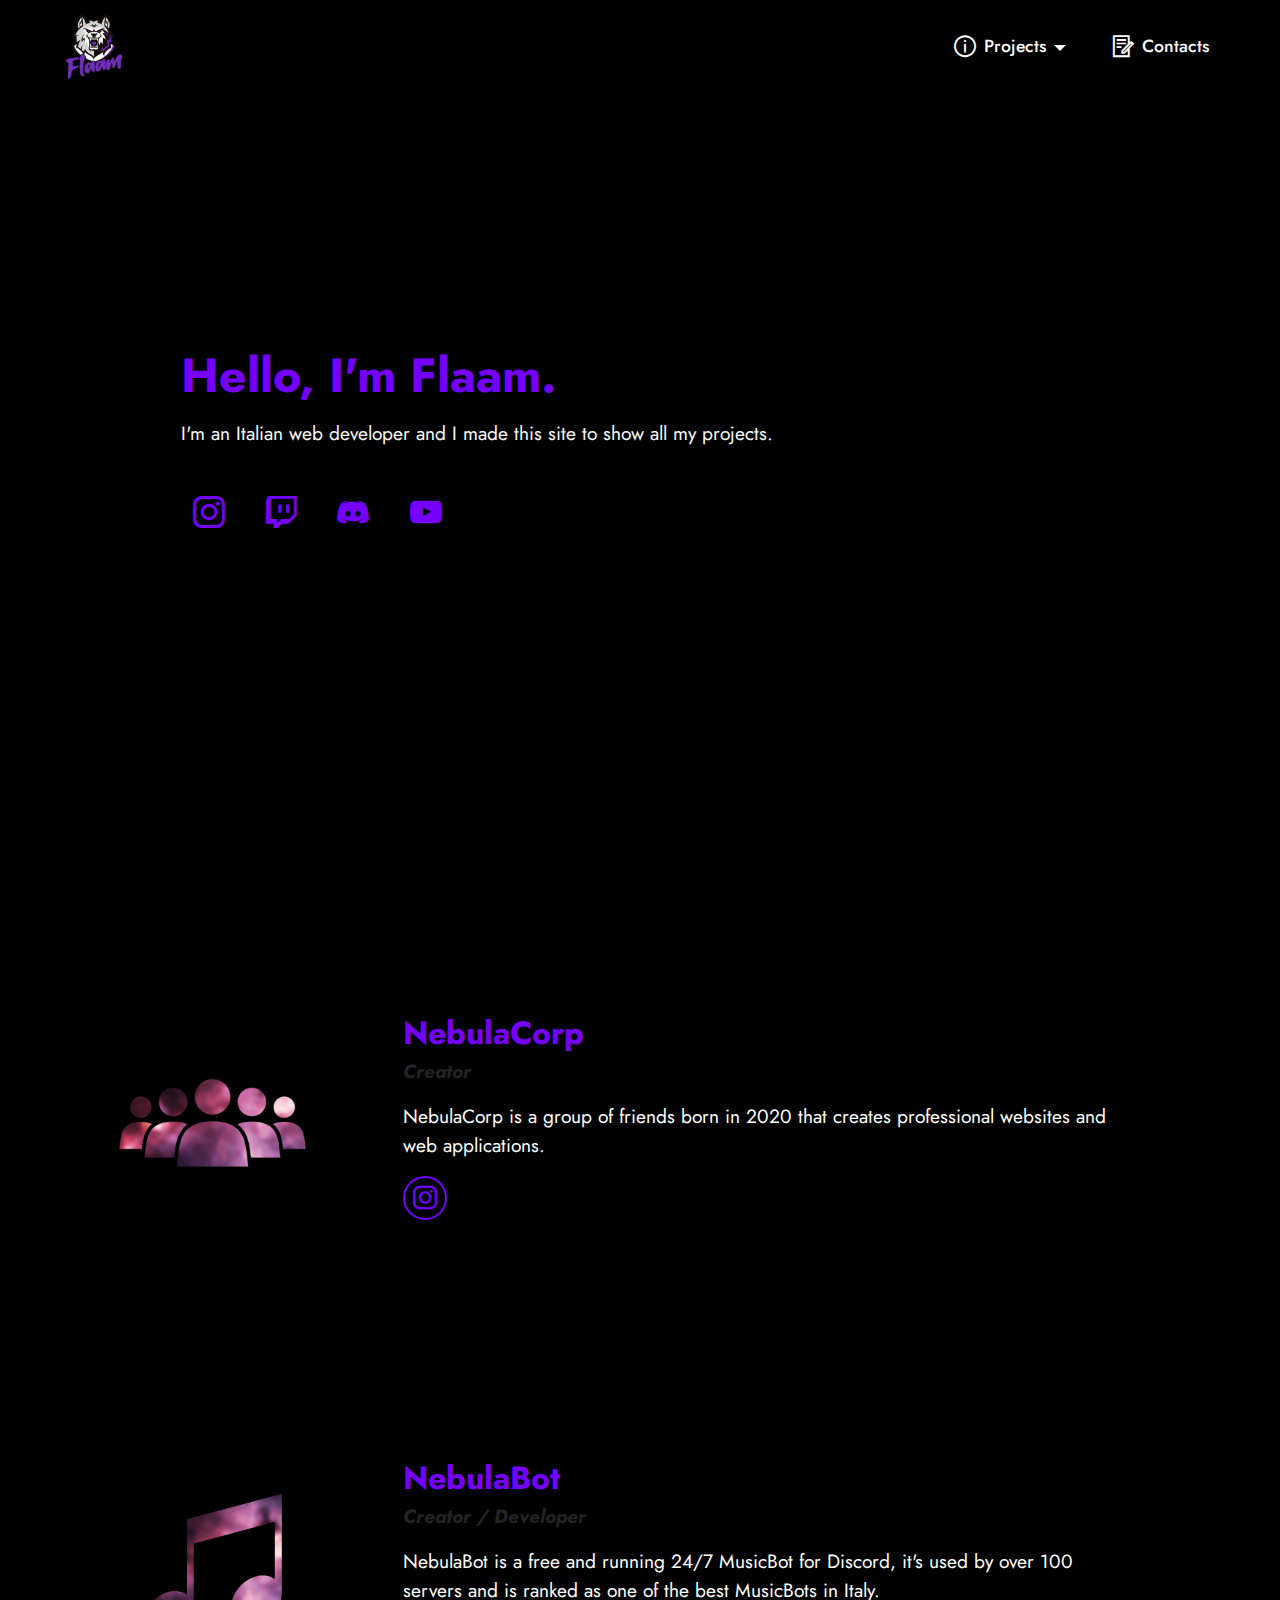
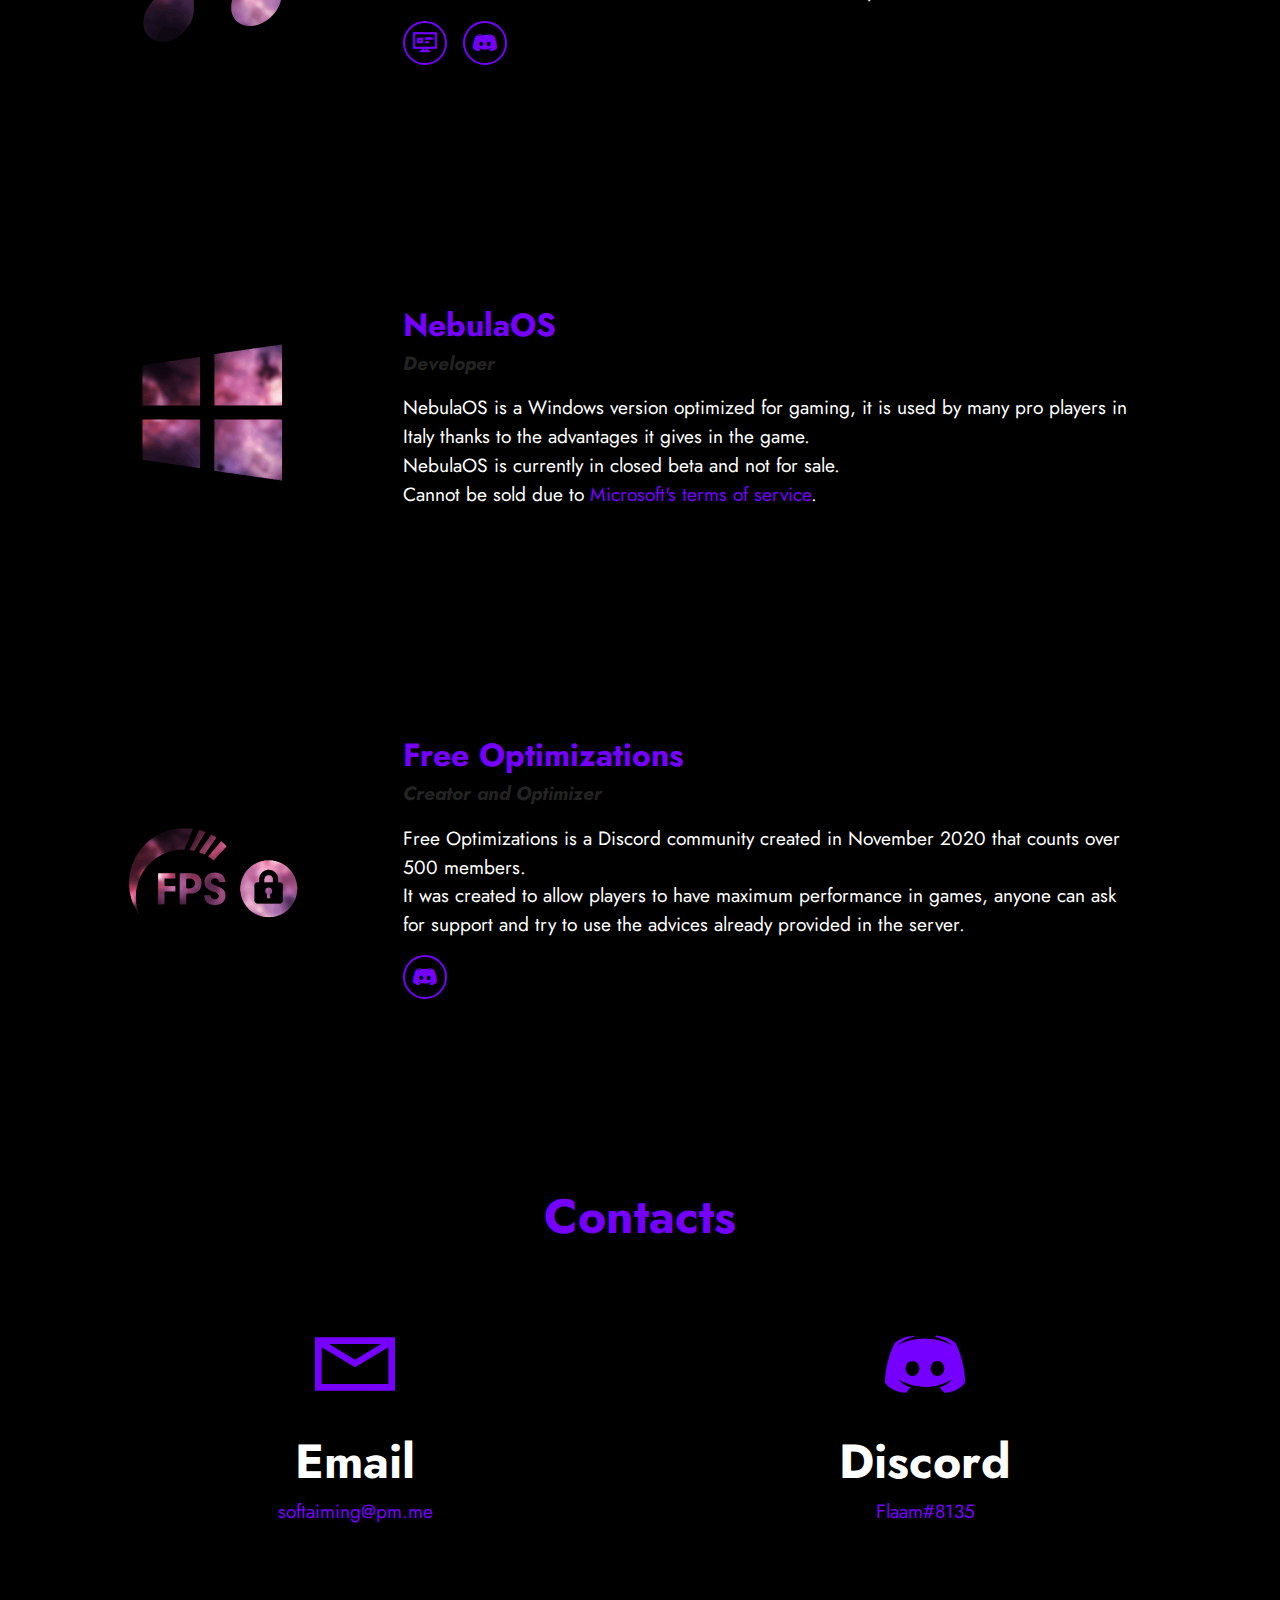
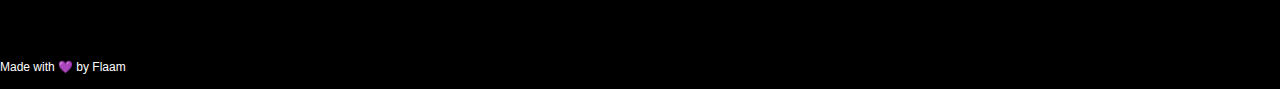
==== commit 07791aa1: "Remake" ====
--- a/index.html
+++ b/index.html
@@ -1,214 +1,320 @@
-<!doctype html>
+<!DOCTYPE html>
 <html>
 <head>
-	<meta charset="UTF-8">
-	<meta name="viewport" content="width=device-width, height=device-height, initial-scale=1.0, viewport-fit=cover">
-	<meta name="apple-mobile-web-app-capable" content="yes" />
-	<!-- Page Title -->
-  <title>Flaam</title>
-  <link rel="icon" href="assets\img\Logo.png">
-
-	<!-- Compressed Styles -->
-	<link href="css/slides.min.css?41331" rel="stylesheet" type="text/css">
-
-	<!-- Custom Styles -->
-	<!-- <link href="css/custom.css" rel="stylesheet" type="text/css"> -->
-
-	<!-- jQuery 3.3.1 -->
-	<script src="https://ajax.googleapis.com/ajax/libs/jquery/3.3.1/jquery.min.js"></script>
-
-	<!-- Compressed Scripts -->
-	<script src="js/slides.min.js?41331" type="text/javascript"></script>
-
-	<!-- Custom Scripts -->
-	<!-- <script src="js/custom.js" type="text/javascript"></script> -->
-
-	<!-- Fonts and Material Icons -->
-	<link rel="stylesheet" as="font" href="https://fonts.googleapis.com/css?family=Roboto:100,300,400,500,600,700|Material+Icons"/>
- 
+  <meta charset="UTF-8">
+  <meta http-equiv="X-UA-Compatible" content="IE=edge">
+  <meta name="twitter:card" content="summary_large_image"/>
+  <meta name="twitter:image:src" content="assets/images/index-meta.png">
+  <meta property="og:image" content="assets/images/index-meta.png">
+  <meta name="twitter:title" content="Flaam.">
+  <meta name="viewport" content="width=device-width, initial-scale=1, minimum-scale=1">
+  <link rel="shortcut icon" href="assets/images/logo.png" type="image/x-icon">
+  <meta name="description" content="Flaam's Official Website / Portfolio">
+  
+  
+  <title>Flaam.</title>
+  <link rel="stylesheet" href="assets/web/assets/mobirise-icons2/mobirise2.css">
+  <link rel="stylesheet" href="assets/tether/tether.min.css">
+  <link rel="stylesheet" href="assets/bootstrap/css/bootstrap.min.css">
+  <link rel="stylesheet" href="assets/bootstrap/css/bootstrap-grid.min.css">
+  <link rel="stylesheet" href="assets/bootstrap/css/bootstrap-reboot.min.css">
+  <link rel="stylesheet" href="assets/dropdown/css/style.css">
+  <link rel="stylesheet" href="assets/socicon/css/styles.css">
+  <link rel="stylesheet" href="assets/theme/css/style.css">
+  <link rel="preload" as="style" href="assets/mobirise/css/mbr-additional.css"><link rel="stylesheet" href="assets/mobirise/css/mbr-additional.css" type="text/css">
+  
+  
+  
+  
 </head>
-<body class="slides chain simplifiedMobile animated">
-		
-<!-- SVG Library -->
-<svg xmlns="http://www.w3.org/2000/svg" style="display:none">
-  
-  <symbol id="logo" viewBox="0 0 106 31"><title>Slides Framework</title><path d="M17.413 14.04c-.56-5.84-5.6-7-8.52-7-4.6 0-8.6 2.92-8.6 7.52 0 3 2.4 4.88 5.28 5.8 4.24 1.64 5.88 1.84 5.88 3.36 0 1.08-1.2 1.72-2.32 1.72-.28 0-2.24 0-2.52-2.04h-6.6c.6 5.84 5.68 7.36 9.04 7.36 4.92 0 9.04-2.88 9.04-7.76 0-4.8-4-5.92-7.76-6.96-1.76-.52-3.4-1.2-3.4-2.2 0-.6.48-1.48 1.88-1.48 1.96 0 2.04 1.2 2.08 1.68h6.52zm2.222 15.96h6.64v-29.6h-6.64v29.6zm9.662-24.56h6.64v-5.04h-6.64v5.04zm0 24.56h6.64v-22.2h-6.64v22.2zm32.782-29.6h-6.64v9.28c-.72-.72-2.6-2.64-6.52-2.64-5.64 0-11 4.28-11 11.8 0 6.68 4.4 11.88 11.12 11.88 4.48 0 6.08-2.2 6.72-3.12v2.4h6.32v-29.6zm-17.52 18.4c0-2.56 1.8-5.56 5.64-5.56 1.56 0 2.96.56 3.96 1.56 1 .96 1.64 2.32 1.64 3.92.08 1.64-.52 3.08-1.56 4.12s-2.52 1.68-4.12 1.68c-3.12 0-5.56-2.28-5.56-5.68v-.04zm42.502 2.4c.52-4.08-.32-7.64-3.12-10.64-2.08-2.2-5-3.52-8.4-3.52-6.76 0-11.64 5.72-11.64 11.92 0 6.6 5.4 11.76 11.76 11.76 2.28 0 4.48-.68 6.32-2 1.88-1.28 3.44-3.2 4.52-5.68h-6.8c-.8 1.16-1.92 2.08-4.04 2.08-2.6 0-4.84-1.56-5.12-3.92h16.52zm-16.44-5.04c.16-1.04 1.52-3.52 4.96-3.52s4.8 2.48 4.96 3.52h-9.92zm34.502-2.12c-.56-5.84-5.6-7-8.52-7-4.6 0-8.6 2.92-8.6 7.52 0 3 2.4 4.88 5.28 5.8 4.24 1.64 5.88 1.84 5.88 3.36 0 1.08-1.2 1.72-2.32 1.72-.28 0-2.24 0-2.52-2.04h-6.6c.6 5.84 5.68 7.36 9.04 7.36 4.92 0 9.04-2.88 9.04-7.76 0-4.8-4-5.92-7.76-6.96-1.76-.52-3.4-1.2-3.4-2.2 0-.6.48-1.48 1.88-1.48 1.96 0 2.04 1.2 2.08 1.68h6.52z"/></symbol>
-
-  <symbol id="logo-icon" viewBox="0 0 50 41"><title>Slides Framework</title><path d="M4,12h42c2.2,0,4,1.8,4,4v21c0,2.2-1.8,4-4,4H4c-2.2,0-4-1.8-4-4V16C0,13.8,1.8,12,4,12z"/><path opacity="0.6" d="M45.5,9h-41C3.7,9,3,8.3,3,7.5v0C3,6.7,3.7,6,4.5,6h41C46.3,6,47,6.7,47,7.5v0C47,8.3,46.3,9,45.5,9z"/><path opacity="0.4" d="M7.5,0h35C43.3,0,44,0.7,44,1.5v0C44,2.3,43.3,3,42.5,3h-35C6.7,3,6,2.3,6,1.5v0C6,0.7,6.7,0,7.5,0z"/></symbol>
-  
-  <symbol id="close" viewBox="0 0 30 30"><path d="M15 0c-8.3 0-15 6.7-15 15s6.7 15 15 15 15-6.7 15-15-6.7-15-15-15zm5.7 19.3c.4.4.4 1 0 1.4-.2.2-.4.3-.7.3s-.5-.1-.7-.3l-4.3-4.3-4.3 4.3c-.2.2-.4.3-.7.3s-.5-.1-.7-.3c-.4-.4-.4-1 0-1.4l4.3-4.3-4.3-4.3c-.4-.4-.4-1 0-1.4s1-.4 1.4 0l4.3 4.3 4.3-4.3c.4-.4 1-.4 1.4 0s.4 1 0 1.4l-4.3 4.3 4.3 4.3z"/></symbol>
-  
-  <symbol id="close-small" viewBox="0 0 11 11"><path d="M6.914 5.5l3.793-3.793c.391-.391.391-1.023 0-1.414s-1.023-.391-1.414 0l-3.793 3.793-3.793-3.793c-.391-.391-1.023-.391-1.414 0s-.391 1.023 0 1.414l3.793 3.793-3.793 3.793c-.391.391-.391 1.023 0 1.414.195.195.451.293.707.293s.512-.098.707-.293l3.793-3.793 3.793 3.793c.195.195.451.293.707.293s.512-.098.707-.293c.391-.391.391-1.023 0-1.414l-3.793-3.793z"/></symbol>
-
-  <symbol id="arrow-left" viewBox="0 0 29 56"><path d="M28.7.3c.4.4.4 1 0 1.4l-26.3 26.3 26.3 26.3c.4.4.4 1 0 1.4-.4.4-1 .4-1.4 0l-27-27c-.4-.4-.4-1 0-1.4l27-27c.3-.3 1-.4 1.4 0z"/></symbol>
-  
-  <symbol id="arrow-right" viewBox="0 0 29 56"><path d="M.3 55.7c-.4-.4-.4-1 0-1.4l26.3-26.3-26.3-26.3c-.4-.4-.4-1 0-1.4.4-.4 1-.4 1.4 0l27 27c.4.4.4 1 0 1.4l-27 27c-.3.3-1 .4-1.4 0z"/></symbol>
-
-  <symbol id="back" viewBox="0 0 20 20"><path d="M2.3 10.7l5 5c.4.4 1 .4 1.4 0s.4-1 0-1.4l-3.3-3.3h11.6c.6 0 1-.4 1-1s-.4-1-1-1h-11.6l3.3-3.3c.4-.4.4-1 0-1.4-.2-.2-.4-.3-.7-.3s-.5.1-.7.3l-5 5c-.2.2-.3.5-.3.7 0 .2.1.5.3.7z"/></symbol>
-  
-  <symbol id="menu" viewBox="0 0 18 18"><path d="M16 5h-14c-.6 0-1-.4-1-1 0-.5.4-1 1-1h14c.5 0 1 .4 1 1s-.4 1-1 1zm-14 5h14c.5 0 1-.4 1-1 0-.5-.4-1-1-1h-14c-.6 0-1 .4-1 1s.4 1 1 1zm14 3h-14c-.5 0-1 .4-1 1 0 .5.4 1 1 1h14c.5 0 1-.4 1-1s-.4-1-1-1z"/></symbol>
-  
-  <symbol id="share" viewBox="0 0 18 18"><path d="M16 8c-.6 0-1 .4-1 1v6h-12v-6c0-.6-.4-1-1-1s-1 .4-1 1v6c0 1.1.9 2 2 2h12c1.1 0 2-.9 2-2v-6c0-.6-.4-1-1-1zm-2.3-2.3c.4-.4.4-1 0-1.4l-4-4c-.4-.4-1-.4-1.4 0l-4 4c-.4.4-.4 1 0 1.4s1 .4 1.4 0l2.3-2.3v7.6c0 .6.4 1 1 1s1-.4 1-1v-7.6l2.3 2.3c.4.4 1 .4 1.4 0z"/></symbol>
-
-  <symbol id="arrow-down" viewBox="0 0 24 24"><path d="M12 18c-.2 0-.5-.1-.7-.3l-11-10c-.4-.4-.4-1-.1-1.4.4-.4 1-.4 1.4-.1l10.4 9.4 10.3-9.4c.4-.4 1-.3 1.4.1.4.4.3 1-.1 1.4l-11 10c-.1.2-.4.3-.6.3z"/></symbol>
-  
-  <symbol id="arrow-up" viewBox="0 0 24 24"><path d="M11.9 5.9c.2 0 .5.1.7.3l11 10c.4.4.4 1 .1 1.4-.4.4-1 .4-1.4.1l-10.4-9.4-10.3 9.4c-.4.4-1 .3-1.4-.1-.4-.4-.3-1 .1-1.4l11-10c.1-.2.4-.3.6-.3z"/></symbol>
-  
-  <symbol id="arrow-top" viewBox="0 0 18 18"><path d="M15.7 7.3l-6-6c-.4-.4-1-.4-1.4 0l-6 6c-.4.4-.4 1 0 1.4.4.4 1 .4 1.4 0l4.3-4.3v11.6c0 .6.4 1 1 1s1-.4 1-1v-11.6l4.3 4.3c.2.2.4.3.7.3s.5-.1.7-.3c.4-.4.4-1 0-1.4z"/></symbol>
-  
-  <symbol id="play" viewBox="0 0 30 30"><path d="M7 30v-30l22 15z"/></symbol>
-  
-  <symbol id="chat" viewBox="0 0 18 18"><path d="M5,17c-0.2,0-0.3,0-0.4-0.1C4.2,16.7,4,16.4,4,16v-2H2c-1.1,0-2-0.9-2-2V3c0-1.1,0.9-2,2-2h14c1.1,0,2,0.9,2,2v9 c0,1.1-0.9,2-2,2H9.3l-3.7,2.8C5.4,16.9,5.2,17,5,17z M2,12h3.5C5.8,12,6,12.2,6,12.5V14l2.4-1.8C8.6,12.1,8.8,12,9,12h7V3H2V12z M13,7H5C4.4,7,4,6.6,4,6s0.4-1,1-1h8c0.6,0,1,0.4,1,1S13.6,7,13,7z M13,10H5c-0.6,0-1-0.4-1-1s0.4-1,1-1h8c0.6,0,1,0.4,1,1 S13.6,10,13,10z"/></symbol>
-
-  <symbol id="mail" viewBox="0 0 18 18"><path d="M16 2h-14c-1.1 0-2 .9-2 2v10c0 1.1.9 2 2 2h14c1.1 0 2-.9 2-2v-10c0-1.1-.9-2-2-2zm0 2v.5l-7 4.3-7-4.4v-.4h14zm-14 10v-7.2l6.5 4c.1.1.3.2.5.2s.4-.1.5-.2l6.5-4v7.2h-14z"/></symbol>
-
-  <symbol id="sound-on" viewBox="0 0 18 18"><path d="M8.5,0.1C8.1-0.1,7.7,0,7.4,0.2L3.7,3H2C0.9,3,0,3.9,0,5v6c0,1.1,0.9,2,2,2h1.7l3.7,2.8C7.6,15.9,7.8,16,8,16 c0.2,0,0.3,0,0.4-0.1C8.8,15.7,9,15.4,9,15V1C9,0.6,8.8,0.3,8.5,0.1z M7,13l-2.4-1.8C4.4,11.1,4.2,11,4,11l-2,0l0-6h2 c0.2,0,0.4-0.1,0.6-0.2L7,3V13z M11.7,9.9l0.7,1.9C13.9,11.2,15,9.7,15,8c0-1.7-1.1-3.2-2.7-3.8l-0.7,1.9C12.5,6.4,13,7.2,13,8C13,8.9,12.5,9.6,11.7,9.9z M12.2,1.1l-0.3,2C14.3,3.5,16,5.6,16,8s-1.8,4.5-4.2,4.9l0.3,2C15.6,14.3,18,11.4,18,8C18,4.6,15.6,1.7,12.2,1.1z"/></symbol>
-  
-  <symbol id="sound-off" viewBox="0 0 18 18"><path d="M15.9,8l1.8-1.8c0.4-0.4,0.4-1,0-1.4s-1-0.4-1.4,0l-1.8,1.8l-1.8-1.8c-0.4-0.4-1-0.4-1.4,0s-0.4,1,0,1.4L13.1,8l-1.8,1.8 c-0.4,0.4-0.4,1,0,1.4c0.2,0.2,0.5,0.3,0.7,0.3s0.5-0.1,0.7-0.3l1.8-1.8l1.8,1.8c0.2,0.2,0.5,0.3,0.7,0.3s0.5-0.1,0.7-0.3 c0.4-0.4,0.4-1,0-1.4L15.9,8z M8.5,0.1C8.1-0.1,7.7,0,7.4,0.2L3.7,3H2C0.9,3,0,3.9,0,5v6c0,1.1,0.9,2,2,2h1.7l3.7,2.8C7.6,15.9,7.8,16,8,16 c0.2,0,0.3,0,0.4-0.1C8.8,15.7,9,15.4,9,15V1C9,0.6,8.8,0.3,8.5,0.1z M7,13l-2.4-1.8C4.4,11.1,4.2,11,4,11l-2,0l0-6h2 c0.2,0,0.4-0.1,0.6-0.2L7,3V13z"/></symbol>
-  
-  <!-- social -->
-  <symbol id="apple" viewBox="-1 1 24 24"><path d="M17.6 13.8c0-3 2.5-4.5 2.6-4.6-1.4-2.1-3.6-2.3-4.4-2.4-1.9-.2-3.6 1.1-4.6 1.1-.9 0-2.4-1.1-4-1-2 0-3.9 1.2-5 3-2.1 3.7-.5 9.1 1.5 12.1 1 1.5 2.2 3.1 3.8 3 1.5-.1 2.1-1 3.9-1s2.4 1 4 1 2.7-1.5 3.7-2.9c1.2-1.7 1.6-3.3 1.7-3.4-.1-.1-3.2-1.3-3.2-4.9zm-3.1-9c.8-1 1.4-2.4 1.2-3.8-1.2 0-2.7.8-3.5 1.8-.8.9-1.5 2.3-1.3 3.7 1.4.1 2.8-.7 3.6-1.7z"/></symbol>
-
-  <symbol id="dribbble" viewBox="0 0 24 24"><path d="M12 0c-6.7 0-12 5.3-12 12s5.3 12 12 12 12-5.3 12-12-5.3-12-12-12zm7.9 5.7c1.3 1.7 2.1 3.9 2.3 6.1-.4-.1-2.4-.4-4.7-.4-.8 0-1.5 0-2.3.1 0-.1-.1-.3-.3-.5l-.7-1.5c3.7-1.4 5.3-3.4 5.7-3.8zm-7.9-3.8c2.5 0 4.9.9 6.7 2.5-.3.4-1.9 2.3-5.2 3.6-1.6-2.9-3.3-5.3-3.7-5.9.6-.1 1.4-.2 2.2-.2zm-4.4 1c.4.6 2.1 3 3.7 5.8-4.4 1.2-8.2 1.2-9.2 1.2h-.1c.8-3.1 2.9-5.6 5.6-7zm-5.7 9.1v-.3h.3c1.2 0 5.6-.1 10.1-1.5l.8 1.6c-.1 0-.3 0-.4.1-5.1 1.6-7.9 6-8.3 6.7-1.6-1.7-2.5-4.1-2.5-6.6zm10.1 10.1c-2.3 0-4.4-.8-6.1-2.1.3-.5 2.4-4.4 7.9-6.3 1.3 3.6 2 6.7 2.1 7.6-1.2.6-2.6.8-3.9.8zm5.7-1.8c-.1-.8-.7-3.6-2-7.1.7-.1 1.3-.1 2-.1 2.1 0 3.7.4 4.1.5-.3 2.8-1.8 5.2-4.1 6.7z"/></symbol>
-
-  <symbol id="facebook" viewBox="0 0 24 24"><path d="M24 1.3v21.3c0 .7-.6 1.3-1.3 1.3h-6.1v-9.3h3.1l.5-3.6h-3.6v-2.2c0-1.1.3-1.8 1.8-1.8h1.9v-3.2c-.3 0-1.5-.1-2.8-.1-2.8 0-4.7 1.7-4.7 4.8v2.7h-3.1v3.6h3.1v9.2h-11.5c-.7 0-1.3-.6-1.3-1.3v-21.4c0-.7.6-1.3 1.3-1.3h21.3c.8 0 1.4.6 1.4 1.3z"/></symbol>
-
-  <symbol id="facebook2" viewBox="0 0 512 512"><path d="M288 176v-64c0-17.664 14.336-32 32-32h32v-80h-64c-53.024 0-96 42.976-96 96v80h-64v80h64v256h96v-256h64l32-80h-96z"/></symbol>
-   
-  <symbol id="fb-like" viewBox="0 0 20 20"><path d="M0 8v12h5v-12h-5zm2.5 10.8c-.4 0-.8-.3-.8-.8 0-.4.3-.8.8-.8s.8.3.8.8c0 .4-.4.8-.8.8zm3.5-.8h9.5c1.1 0 1.7-1 1.7-1.7 0-.3-.4-1-.4-1 1.4-.3 1.7-1.2 1.7-1.7-.1-.5-.3-.9-.5-1 1-.4 1.5-1.1 1.4-1.9-.1-.8-1-1.5-1-1.5 1-.6.9-1.5.9-1.5-.3-1.3-1.5-1.7-1.7-1.7h-5.6s.3-.5.3-2.4-1.3-3.6-2.6-3.6c0 0-.7.1-1 .3v3.5l-2.7 4.4v9.8z"/></symbol>
-  
-  <symbol id="googlePlus" viewBox="0 1 24 24"><path d="M7.8 13.5h4.6c-.6 2-2.5 3.4-4.6 3.4-2.7 0-4.9-2.2-4.9-4.9s2.2-4.9 4.9-4.9c1.1 0 2.1.3 3 1l1.8-2.4c-1.4-1.1-3-1.6-4.8-1.6-4.3 0-7.9 3.5-7.9 7.9s3.5 7.9 7.9 7.9 7.9-3.5 7.9-7.9v-1.5h-7.9v3zM21.7 11v-2.2h-2v2.2h-2.2v2h2.2v2.2h2v-2.2h2.2v-2z"/></symbol>
-  
-  <symbol id="instagram" viewBox="0 0 20 20"><circle cx="10" cy="10" r="3.3"/><path d="M13,0H7C2.2,0,0,2.2,0,7v6c0,4.8,2.1,7,7,7h6c4.8,0,7-2.2,7-7V7C20,2.2,17.9,0,13,0z M10,15.1c-2.8,0-5.1-2.3-5.1-5.1 S7.2,4.9,10,4.9s5.1,2.3,5.1,5.1S12.8,15.1,10,15.1z M15.3,5.9c-0.7,0-1.2-0.5-1.2-1.2c0-0.7,0.5-1.2,1.2-1.2s1.2,0.5,1.2,1.2 C16.5,5.3,16,5.9,15.3,5.9z"/></symbol>
-
-  <symbol id="behance" viewBox="0 0 511.958 511.958"><path d="M210.624 240.619c10.624-5.344 18.656-11.296 24.16-17.728 9.792-11.584 14.624-26.944 14.624-45.984 0-18.528-4.832-34.368-14.496-47.648-16.128-21.632-43.424-32.704-82.016-33.28h-152.896v312.096h142.56c16.064 0 30.944-1.376 44.704-4.192 13.76-2.848 25.664-8.064 35.744-15.68 8.96-6.624 16.448-14.848 22.4-24.544 9.408-14.656 14.112-31.264 14.112-49.76 0-17.92-4.128-33.184-12.32-45.728-8.288-12.544-20.448-21.728-36.576-27.552zm-147.552-90.432h68.864c15.136 0 27.616 1.632 37.408 4.864 11.328 4.704 16.992 14.272 16.992 28.864 0 13.088-4.32 22.24-12.864 27.392-8.608 5.152-19.776 7.744-33.472 7.744h-76.928v-68.864zm108.896 198.24c-7.616 3.68-18.336 5.504-32.064 5.504h-76.832v-83.232h77.888c13.568.096 24.128 1.888 31.68 5.248 13.44 6.08 20.128 17.216 20.128 33.504 0 19.2-6.912 32.128-20.8 38.976zM327.168 110.539h135.584v38.848h-135.584zM509.856 263.851c-2.816-18.08-9.024-33.984-18.688-47.712-10.592-15.552-24.032-26.944-40.384-34.144-16.288-7.232-34.624-10.848-55.04-10.816-34.272 0-62.112 10.72-83.648 32-21.472 21.344-32.224 52.032-32.224 92.032 0 42.656 11.872 73.472 35.744 92.384 23.776 18.944 51.232 28.384 82.4 28.384 37.728 0 67.072-11.232 88.032-33.632 13.408-14.144 20.992-28.064 22.656-41.728h-62.464c-3.616 6.752-7.808 12.032-12.608 15.872-8.704 7.04-20.032 10.56-33.92 10.56-13.216 0-24.416-2.912-33.76-8.704-15.424-9.28-23.488-25.536-24.512-48.672h170.464c.256-19.936-.384-35.264-2.048-45.824zm-166.88 5.984c2.24-15.008 7.68-26.912 16.32-35.712 8.64-8.768 20.864-13.184 36.512-13.216 14.432 0 26.496 4.128 36.32 12.416 9.696 8.352 15.168 20.48 16.288 36.512h-105.44z"/></symbol>
-  
-  <symbol id="linkedin" viewBox="0 0 24 24"><path d="M5.9 21.9h-4.7v-14.2h4.7v14.2zm-2.3-16.1c-1.6 0-2.6-1.1-2.6-2.5s1-2.5 2.7-2.5c1.6 0 2.6 1 2.6 2.5-.1 1.4-1.2 2.5-2.7 2.5zm19.2 16.1h-4.7v-7.6c0-2-.7-3.3-2.3-3.3-1.3 0-2.1.9-2.5 1.7-.1.3-.1.8-.1 1.2v7.9h-4.7v-14.1h4.7v2c.7-.9 1.7-2.3 4.3-2.3 3.1 0 5.5 2.1 5.5 6.4v8.2h-.2z"/></symbol>
-
-  <symbol id="medium" viewBox="0 0 130.8 104"><path d="M15.5 21.2c.2-1.6-.5-3.2-1.7-4.3l-12.1-14.7v-2.2h38l29.3 64.4 25.8-64.4h36.2v2.2l-10.5 10c-.9.7-1.3 1.8-1.2 2.9v73.7c0 1.1.3 2.2 1.2 2.9l10.2 10v2.2h-51.3v-2.2l10.6-10.2c1-1 1-1.3 1-2.9v-59.6l-29.4 74.7h-4l-34.2-74.7v50.3c0 2.2.4 4.2 1.9 5.7l13.7 16.8v2.2h-39v-2.2l13.8-16.7c1.5-1.5 1.8-3.3 1.8-5.7l-.1-58.2z"/></symbol>
-  
-  <symbol id="pinterest" viewBox="0 0 24 24"><path d="M5.9 13.9c1.2-2-.4-2.5-.6-4-1-6.1 7.1-10.2 11.4-6 2.9 2.9 1 12-3.7 11-4.6-.9 2.2-8.1-1.4-9.5-3-1.1-4.6 3.6-3.2 5.9-.8 4-2.5 7.7-1.8 12.7 2.3-1.7 3.1-4.8 3.7-8.1 1.2.7 1.8 1.4 3.3 1.5 5.5.4 8.6-5.4 7.8-10.7-.7-4.7-5.5-7.1-10.6-6.6-4.1.4-8.1 3.7-8.3 8.3-.1 2.8.7 4.9 3.4 5.5z"/></symbol>
-  
-  <symbol id="stumbleupon" viewBox="0 0 24 24"><path d="M13.3 9.6l1.6.8 2.5-.8v-1.4c0-3-2.4-5.4-5.4-5.4s-5.4 2.4-5.4 5.4v7.5c0 .7-.6 1.3-1.3 1.3s-1.3-.6-1.3-1.3v-3.2h-4v3.2c0 3 2.4 5.4 5.4 5.4s5.4-2.4 5.4-5.4v-7.5c0-.7.6-1.3 1.3-1.3s1.3.6 1.3 1.3l-.1 1.4zm6.6 2.9v3.2c0 .7-.6 1.3-1.3 1.3s-1.3-.6-1.3-1.3v-3.2l-2.5.8-1.6-.8v3.2c0 3 2.4 5.4 5.4 5.4s5.4-2.4 5.4-5.4v-3.2h-4.1z"/></symbol>
-  
-  <symbol id="twitter" viewBox="0 1 24 23"><path d="M21.5 7.6v.6c0 6.6-5 14.1-14 14.1-2.8 0-5.4-.8-7.6-2.2l1.2.1c2.3 0 4.4-.8 6.1-2.1-2.2 0-4-1.5-4.6-3.4.3.1.6.1.9.1.5 0 .9-.1 1.3-.2-2.1-.6-3.8-2.6-3.8-5 .7.4 1.4.6 2.2.6-1.3-.9-2.2-2.4-2.2-4.1 0-.9.2-1.8.7-2.5 2.4 3 6.1 5 10.2 5.2-.1-.4-.1-.7-.1-1.1 0-2.7 2.2-5 4.9-5 1.4 0 2.7.6 3.6 1.6 1-.3 2.1-.7 3-1.3-.4 1.2-1.1 2.1-2.2 2.7 1-.1 1.9-.4 2.8-.8-.6 1.1-1.4 2-2.4 2.7z"/></symbol>
-  
-  <symbol id="tumblr" viewBox="0 0 23 23"><path d="M12.573 4.94v-4.94h-3.188c-.072.183-.11.4-.11.622-.034.107-.072.184-.072.293-.328 1.829-1.28 3.11-2.892 3.807-.476.218-.914.253-1.39.218v3.987h2.342c.039 5.603.039 8.493.039 8.64v.332c.294 2.449 1.573 3.914 3.843 4.463.914.257 1.901.366 2.892.366 1.279-.036 2.525-.256 3.771-.659v-4.685c-.731.22-1.395.402-1.977.583-1.135.333-2.087.113-2.857-.619-.073-.11-.183-.257-.221-.403-.106-.586-.178-1.206-.178-1.795v-6.222h5.083v-3.988h-5.085z"/></symbol>
-
-  <symbol id="xing" viewBox="0 0 24 24"><path d="M3.647 4.74c-.208 0-.384.073-.472.216-.091.148-.077.338.02.531l2.34 4.051v.02l-3.678 6.49c-.096.191-.091.383 0 .531.088.142.244.236.452.236h3.461c.518 0 .767-.349.944-.669l3.737-6.608-2.38-4.15c-.172-.307-.433-.649-.964-.649h-3.46zm14.542-4.74c-.517 0-.741.326-.927.659l-7.702 13.658 4.918 9.023c.172.307.437.659.967.659h3.457c.208 0 .371-.079.459-.221.092-.148.09-.343-.007-.535l-4.88-8.915v-.023l7.664-13.551c.096-.191.098-.386.007-.534-.088-.142-.252-.221-.46-.221h-3.496z"/></symbol>
-
-  <symbol id="whatsapp" viewBox="0 0 512 512"><path d="M256.064 0h-.128c-141.152 0-255.936 114.816-255.936 256 0 56 18.048 107.904 48.736 150.048l-31.904 95.104 98.4-31.456c40.48 26.816 88.768 42.304 140.832 42.304 141.152 0 255.936-114.848 255.936-256s-114.784-256-255.936-256zm148.96 361.504c-6.176 17.44-30.688 31.904-50.24 36.128-13.376 2.848-30.848 5.12-89.664-19.264-75.232-31.168-123.68-107.616-127.456-112.576-3.616-4.96-30.4-40.48-30.4-77.216s18.656-54.624 26.176-62.304c6.176-6.304 16.384-9.184 26.176-9.184 3.168 0 6.016.16 8.576.288 7.52.32 11.296.768 16.256 12.64 6.176 14.88 21.216 51.616 23.008 55.392 1.824 3.776 3.648 8.896 1.088 13.856-2.4 5.12-4.512 7.392-8.288 11.744-3.776 4.352-7.36 7.68-11.136 12.352-3.456 4.064-7.36 8.416-3.008 15.936 4.352 7.36 19.392 31.904 41.536 51.616 28.576 25.44 51.744 33.568 60.032 37.024 6.176 2.56 13.536 1.952 18.048-2.848 5.728-6.176 12.8-16.416 20-26.496 5.12-7.232 11.584-8.128 18.368-5.568 6.912 2.4 43.488 20.48 51.008 24.224 7.52 3.776 12.48 5.568 14.304 8.736 1.792 3.168 1.792 18.048-4.384 35.52z"/></symbol>
-  
-  <symbol id="youtube" viewBox="0 0 24 24"><path d="M23.6 6.3c-.3-1.2-1.4-2.2-2.6-2.3-3-.3-6-.3-9-.3s-6 0-9 .3c-1.2.1-2.3 1.1-2.6 2.3-.4 1.8-.4 3.8-.4 5.7 0 1.9 0 3.9.4 5.7.3 1.2 1.4 2.2 2.6 2.3 3 .3 6 .3 9 .3s6 0 9-.3c1.3-.1 2.3-1.1 2.6-2.4.4-1.7.4-3.7.4-5.6 0-1.9 0-3.9-.4-5.7zm-14.1 9v-6.6l6.5 3.3-6.5 3.3z"/></symbol>
-
-</svg>
-
-<!-- Navigation -->
-<nav class="side pole">
-  <div class="navigation">
-    <ul></ul>
-  </div>
-</nav>
-
-<!-- Slide 1 (#10) -->
-<section class="slide fade-6 kenBurns">
-  <div class="content">
-    <div class="container">
-      <div class="wrap">
-        
-        <div class="fix-7-12">
-          <img src="assets\img\Logo.png" class="ae-1" height="200" width="200">
-          <p class="ae-3"><span class="opacity-8">I am known on the internet as Flaam, in my pastime i play videogames and stream on Twitch, in June 2020 i joined <a href="https://www.theiresports.com/" target="_blank">Their Team</a> as a Valorant Player</span></p>
-        </div>
-      </div>
-    </div>
-  </div>
-  <video class="ae-1" autoplay muted loop id="myVideo">
-    <source src="assets/img/background/1.mp4" type="video/mp4">
-  </video>
-</section>
-
-<!-- Slide 2 (#75) -->
-<section class="slide fade-6 kenBurns">
-  <div class="content">
-    <div class="container">
-      <div class="wrap">
-
-        <div class="fix-10-12 toCenter">
-          <h1 class="ae-1">My Gear</h1>
-        </div>
-		
-        <div class="fix-12-12">
-          <ul class="grid grid-75 masonry fixedSpaces ae-3 controller popupTrigger" data-popup-id="75-1" data-slider-id="75-1">
-            <li class="col-3-12 col-tablet-1-3 col-phablet-1-2 col-phone-1-1 ae-6 fadeIn">
-              <figure>
-                <img src="assets/img/MasterKeys Lite L.png" class="wide rounded margin-bottom-1" alt="Image"/>
-                <figcaption>MasterKeys Lite L</figcaption>
-              </figure>
-            </li>
-            <li class="col-3-12 col-tablet-1-3 col-phablet-1-2 col-phone-1-1 ae-3 fadeIn">
-              <figure>
-                <img src="assets/img/Logitech G305.png" class="wide rounded margin-bottom-1" alt="Image"/>
-                <figcaption>Logitech G305</figcaption>
-              </figure>
-            </li>
-            <li class="col-3-12 col-tablet-1-3 col-phablet-1-2 col-phone-1-1 ae-2 fadeIn">
-              <figure>
-                <img src="assets/img/Logitech G432.png" class="wide rounded margin-bottom-1" alt="Image"/>
-                <figcaption>Logitech G432</figcaption>
-              </figure>
-            </li>
-          </ul>
-        </div>
-      </div>
-    </div>
-  </div>
-  <div class="background" style="background-image:url(assets/img/background/nebula.jpg)"></div>
-  <video class="ae-1" autoplay muted loop id="myVideo">
-    <source src="assets/img/background/2.mp4" type="video/mp4">
-  </video>
-</section>
-
-
-<!-- Popup Gallery -->
-<div class="popup animated" data-popup-id="75-1">
-  <div class="close"><svg><use xmlns:xlink="http://www.w3.org/1999/xlink" xlink:href="#close"></use></svg></div>
-  <div class="content">
-    <div class="container">
-      <div class="wrap spaces">
-
-        <ul class="slider animated ae-1 fromAbove inlineBlock clickable popupContent disableSelect" data-slider-id="75-1" style="display: inline-block;">
-          <li class="selected">
-            <img src="assets/img/MasterKeys Lite L.png" class="rounded" alt="Image"/>
-          </li>
-          <li>
-            <img src="assets/img/Logitech G305.png" class="rounded" alt="Image"/>
-          </li>
-          <li>
-            <img src="assets/img/Logitech G432.png" class="rounded" alt="Image"/>
-          </li>
-      </div>
-    </div>
-  </div>
-</div>
-
-
-<!-- Panel Bottom #13 -->
-<nav class="panel bottom">
-  <div class="sections">
-    <div class="center">
-      <ul class="menu crop">
-        <li><a href="https://www.youtube.com/channel/UCCYvXrIjGr401_R4_EcxlUg?view_as=subscriber" target="_blank"><svg><use xmlns:xlink="http://www.w3.org/1999/xlink" xlink:href="#youtube"></use></svg></a></li>
-        <li><a href="http://twitter.com/FlaamVR" target="_blank"><svg><use xmlns:xlink="http://www.w3.org/1999/xlink" xlink:href="#twitter"></use></svg></a></li>
-        <li><a href="http://instagram.com/FlaamVR" target="_blank"><svg><use xmlns:xlink="http://www.w3.org/1999/xlink" xlink:href="#instagram"></use></svg></a></li>
-      </ul>
-    </div>
-  </div>
-</nav>
-
-<!-- Loading Progress Bar -->
-<div class="progress-bar purple"></div>
-// LEGAL NOTICE: The content of this website and all associated program code are protected under the Digital Millennium Copyright Act. Intentionally circumventing this code may constitute a violation of the DMCA.
-<script src='js\title.js'></script>	
-</body>
-</html>
+<body>
+  
+  <section class="menu menu1 cid-sosHwd408z" once="menu" id="menu1-0">
+    
+
+    <nav class="navbar navbar-dropdown navbar-fixed-top navbar-expand-lg">
+        <div class="container-fluid">
+            <div class="navbar-brand">
+                <span class="navbar-logo">
+                    <a href="index.html#top">
+                        <img src="assets/images/logo.png" alt="Logo" style="height: 5.8rem;">
+                    </a>
+                </span>
+                
+            </div>
+            <button class="navbar-toggler" type="button" data-toggle="collapse" data-target="#navbarSupportedContent" aria-controls="navbarNavAltMarkup" aria-expanded="false" aria-label="Toggle navigation">
+                <div class="hamburger">
+                    <span></span>
+                    <span></span>
+                    <span></span>
+                    <span></span>
+                </div>
+            </button>
+            <div class="collapse navbar-collapse" id="navbarSupportedContent">
+                <ul class="navbar-nav nav-dropdown nav-right" data-app-modern-menu="true"><li class="nav-item dropdown"><a class="nav-link link dropdown-toggle text-white display-4" href="#" aria-expanded="false" data-toggle="dropdown-submenu"><span class="mobi-mbri mobi-mbri-info mbr-iconfont mbr-iconfont-btn"></span>
+                            Projects</a><div class="dropdown-menu"><a class="dropdown-item text-white text-primary display-4" href="index.html#team2-6" aria-expanded="false"><span class="mobi-mbri mobi-mbri-users mbr-iconfont mbr-iconfont-btn"></span>NebulaCorp</a><a class="text-white dropdown-item text-primary display-4" href="index.html#team2-7" aria-expanded="false"><span class="mobi-mbri mobi-mbri-music mbr-iconfont mbr-iconfont-btn"></span>NebulaBot</a><a class="text-white dropdown-item text-primary display-4" href="index.html#team2-8" aria-expanded="false"><span class="mobi-mbri mobi-mbri-extension mbr-iconfont mbr-iconfont-btn"></span>NebulaOS</a><a class="text-white dropdown-item text-primary display-4" href="index.html#team2-9" aria-expanded="false"><span class="mobi-mbri mobi-mbri-speed mbr-iconfont mbr-iconfont-btn"></span>Free Optimizations</a></div></li><li class="nav-item"><a class="nav-link link text-white text-primary display-4" href="index.html#contacts1-a"><span class="mobi-mbri mobi-mbri-contact-form mbr-iconfont mbr-iconfont-btn"></span>Contacts</a>
+                    </li></ul>
+                
+                
+            </div>
+        </div>
+    </nav>
+</section>
+
+<section class="header13 cid-sosHzfTiw5 mbr-fullscreen" id="header13-1">
+
+    
+
+    
+
+    <div class="align-center container">
+        <div class="row justify-content-center">
+            <div class="col-12 col-lg-10">
+                <h1 class="mbr-section-title mbr-fonts-style mb-3 display-2"><strong>Hello, I'm Flaam.</strong></h1>
+                
+                <p class="mbr-text mbr-fonts-style mb-3 display-7">
+                    I'm an Italian web developer and I made this site to show all my projects.&nbsp;</p>
+                
+                <div class="social-row display-7 mt-5">
+                    <div class="soc-item">
+                        <a href="https://instagram.com/FlaamFPS" target="_blank">
+                            <span class="mbr-iconfont socicon-instagram socicon" style="color: rgb(118, 0, 255); fill: rgb(118, 0, 255);"></span>
+                        </a>
+                    </div>
+                    <div class="soc-item">
+                        <a href="https://twitch.tv/FlaamFPS" target="_blank">
+                            <span class="mbr-iconfont socicon-twitch socicon" style="color: rgb(118, 0, 255); fill: rgb(118, 0, 255);"></span>
+                        </a>
+                    </div>
+                    <div class="soc-item">
+                        <a href="http://dsc.bio/fla" target="_blank">
+                            <span class="mbr-iconfont socicon-discord socicon" style="color: rgb(118, 0, 255); fill: rgb(118, 0, 255);"></span>
+                        </a>
+                    </div>
+                    <div class="soc-item">
+                        <a href="https://www.youtube.com/channel/UCCYvXrIjGr401_R4_EcxlUg" target="_blank">
+                            <span class="mbr-iconfont socicon-youtube socicon" style="color: rgb(118, 0, 255); fill: rgb(118, 0, 255);"></span>
+                        </a>
+                    </div>
+                    
+                </div>
+            </div>
+        </div>
+    </div>
+</section>
+
+<section class="team2 cid-sow7OtB9H0" xmlns="http://www.w3.org/1999/html" id="team2-6">
+    
+    
+    <div class="container">
+        <div class="card">
+            <div class="card-wrapper">
+                <div class="row align-items-center">
+                    <div class="col-12 col-md-3">
+                        <div class="image-wrapper">
+                            <img src="assets/images/nebulacorp-696x696.png" alt="NebulaCorp">
+                        </div>
+                    </div>
+                    <div class="col-12 col-md">
+                        <div class="card-box">
+                            <h5 class="card-title mbr-fonts-style m-0 display-5">
+                                <strong>NebulaCorp</strong></h5>
+                            <h6 class="mbr-fonts-style mb-3 display-7"><strong><em>Creator</em></strong></h6>
+                            <p class="mbr-text mbr-fonts-style display-7">
+                                NebulaCorp is a group of friends born in 2020 that creates professional websites and web applications.</p>
+                            <div class="social-row display-7">
+                                <div class="soc-item">
+                                    <a href="https://www.instagram.com/nebulacorp_/" target="_blank">
+                                        <span class="mbr-iconfont socicon-instagram socicon"></span>
+                                    </a>
+                                </div>
+                                
+                                
+                                
+                                
+                            </div>
+                        </div>
+                    </div>
+                </div>
+            </div>
+        </div>
+        
+        
+    </div>
+</section>
+
+<section class="team2 cid-sow9K7E1q7" xmlns="http://www.w3.org/1999/html" id="team2-7">
+    
+    
+    <div class="container">
+        <div class="card">
+            <div class="card-wrapper">
+                <div class="row align-items-center">
+                    <div class="col-12 col-md-3">
+                        <div class="image-wrapper">
+                            <img src="assets/images/nebulabot-506x506.png" alt="NebulaBot">
+                        </div>
+                    </div>
+                    <div class="col-12 col-md">
+                        <div class="card-box">
+                            <h5 class="card-title mbr-fonts-style m-0 display-5">
+                                <strong>NebulaBot</strong></h5>
+                            <h6 class="mbr-fonts-style mb-3 display-7"><strong><em>Creator / Developer</em></strong></h6>
+                            <p class="mbr-text mbr-fonts-style display-7">
+                                NebulaBot is a free and running 24/7 MusicBot for Discord, it's used by over 100 servers and is ranked as one of the best MusicBots in Italy.</p>
+                            <div class="social-row display-7">
+                                <div class="soc-item">
+                                    <a href="https://nebulabot.ml" target="_blank">
+                                        <span class="mbr-iconfont mobi-mbri-sites mobi-mbri"></span>
+                                    </a>
+                                </div>
+                                <div class="soc-item">
+                                    <a href="https://invite.nebulabot.ml" target="_blank">
+                                        <span class="mbr-iconfont socicon-discord socicon"></span>
+                                    </a>
+                                </div>
+                                
+                                
+                                
+                            </div>
+                        </div>
+                    </div>
+                </div>
+            </div>
+        </div>
+        
+        
+    </div>
+</section>
+
+<section class="team2 cid-sow9Kqs7d9" xmlns="http://www.w3.org/1999/html" id="team2-8">
+    
+    
+    <div class="container">
+        <div class="card">
+            <div class="card-wrapper">
+                <div class="row align-items-center">
+                    <div class="col-12 col-md-3">
+                        <div class="image-wrapper">
+                            <img src="assets/images/nebulaos-506x506.png" alt="NebulaOS">
+                        </div>
+                    </div>
+                    <div class="col-12 col-md">
+                        <div class="card-box">
+                            <h5 class="card-title mbr-fonts-style m-0 display-5">
+                                <strong>NebulaOS</strong></h5>
+                            <h6 class="mbr-fonts-style mb-3 display-7"><strong><em>Developer</em></strong></h6>
+                            <p class="mbr-text mbr-fonts-style display-7">NebulaOS is a Windows version optimized for gaming, it is used by many pro players in Italy thanks to the advantages it gives in the game.
+<br>NebulaOS is currently in closed beta and not for sale.
+<br>Cannot be sold due to <a href="https://www.microsoft.com/en-us/Useterms/Retail/Windows/10/UseTerms_Retail_Windows_10_English.htm" class="text-primary" target="_blank">Microsoft's terms of service</a>.</p>
+                            
+                        </div>
+                    </div>
+                </div>
+            </div>
+        </div>
+        
+        
+    </div>
+</section>
+
+<section class="team2 cid-sow9KWETVs" xmlns="http://www.w3.org/1999/html" id="team2-9">
+    
+    
+    <div class="container">
+        <div class="card">
+            <div class="card-wrapper">
+                <div class="row align-items-center">
+                    <div class="col-12 col-md-3">
+                        <div class="image-wrapper">
+                            <img src="assets/images/freeoptimizations-506x506.png" alt="FreeOptimizations">
+                        </div>
+                    </div>
+                    <div class="col-12 col-md">
+                        <div class="card-box">
+                            <h5 class="card-title mbr-fonts-style m-0 display-5">
+                                <strong>Free Optimizations</strong></h5>
+                            <h6 class="mbr-fonts-style mb-3 display-7"><strong><em>Creator and Optimizer</em></strong></h6>
+                            <p class="mbr-text mbr-fonts-style display-7">Free Optimizations is a Discord community created in November 2020 that counts over 500 members.
+<br>It was created to allow players to have maximum performance in games, anyone can ask for support and try to use the advices already provided in the server.</p>
+                            <div class="social-row display-7">
+                                <div class="soc-item">
+                                    <a href="https://discord.io/optimize" target="_blank">
+                                        <span class="mbr-iconfont socicon-discord socicon"></span>
+                                    </a>
+                                </div>
+                                
+                                
+                                
+                                
+                            </div>
+                        </div>
+                    </div>
+                </div>
+            </div>
+        </div>
+        
+        
+    </div>
+</section>
+
+<section class="contacts1 cid-sowdwgDkXE" id="contacts1-a">
+
+    
+
+    
+    <div class="container">
+        <div class="mbr-section-head">
+            <h3 class="mbr-section-title mbr-fonts-style align-center mb-0 display-2">
+                <strong>Contacts</strong>
+            </h3>
+            
+        </div>
+        <div class="row justify-content-center mt-4">
+            <div class="card col-12 col-lg-6">
+                <div class="card-wrapper">
+                    <div class="card-box align-center">
+                        <div class="image-wrapper">
+                            <span class="mbr-iconfont mobi-mbri-letter mobi-mbri"></span>
+                        </div>
+                        <h4 class="card-title mbr-fonts-style mb-2 display-2">
+                            <strong>Email</strong></h4>
+                        
+                        <h5 class="link mbr-fonts-style display-7"><a href="mailto:softaiming@pm.me" class="text-primary">softaiming@pm.me</a></h5>
+                    </div>
+                </div>
+            </div>
+            <div class="card col-12 col-lg-6">
+                <div class="card-wrapper">
+                    <div class="card-box align-center">
+                        <div class="image-wrapper">
+                            <span class="mbr-iconfont socicon-discord socicon"></span>
+                        </div>
+                        <h4 class="card-title mbr-fonts-style align-center mb-2 display-2">
+                            <strong>Discord</strong></h4>
+                        
+                        <h5 class="link mbr-black mbr-fonts-style display-7"><a href="http://dsc.bio/Fla" class="text-primary" target="_blank">Flaam#8135</a></h5>
+                    </div>
+                </div>
+            </div>
+        </div>
+    </div>
+</section>
+<section style="background-color: rgb(0, 0, 0); font-family: -apple-system, BlinkMacSystemFont, 'Segoe UI', 'Roboto', 'Helvetica Neue', Arial, sans-serif; color:#aaa; font-size:12px; padding: 0; align-items: center; display: flex;">
+    <a href="https://mobirise.site/p"></a>
+    <p style="flex: 0 0 auto; padding-right:1rem;">
+        <a href="https://flaam.tk" style="color:rgb(255, 255, 255);">Made with 💜 by Flaam </a></p>
+    </section><script src="assets/web/assets/jquery/jquery.min.js"></script>  
+    <script src="assets/popper/popper.min.js"></script>  
+    <script src="assets/tether/tether.min.js"></script>  
+    <script src="assets/bootstrap/js/bootstrap.min.js"></script>  
+    <script src="assets/smoothscroll/smooth-scroll.js"></script>  
+    <script src="assets/dropdown/js/nav-dropdown.js"></script>  
+    <script src="assets/dropdown/js/navbar-dropdown.js"></script>  
+    <script src="assets/touchswipe/jquery.touch-swipe.min.js"></script>  
+    <script src="assets/theme/js/script.js"></script>  
+  
+  
+ <div id="scrollToTop" class="scrollToTop mbr-arrow-up"><a style="text-align: center;"><i class="mbr-arrow-up-icon mbr-arrow-up-icon-cm cm-icon cm-icon-smallarrow-up"></i></a></div>
+  </body>
+</html>--- a/assets/web/assets/mobirise-icons2/mobirise2.css
+++ b/assets/web/assets/mobirise-icons2/mobirise2.css
@@ -0,0 +1,498 @@
+@font-face {
+  font-family: 'Moririse2';
+  font-display: swap;
+  src:  url('mobirise2.eot?f2bix4');
+  src:  url('mobirise2.eot?f2bix4#iefix') format('embedded-opentype'),
+    url('mobirise2.ttf?f2bix4') format('truetype'),
+    url('mobirise2.woff?f2bix4') format('woff'),
+    url('mobirise2.svg?f2bix4#mobirise2') format('svg');
+  font-weight: normal;
+  font-style: normal;
+}
+
+[class^="mobi-"], [class*=" mobi-"] {
+  /* use !important to prevent issues with browser extensions that change fonts */
+  font-family: 'Moririse2' !important;
+  speak: none;
+  font-style: normal;
+  font-weight: normal;
+  font-variant: normal;
+  text-transform: none;
+  line-height: 1;
+
+  /* Better Font Rendering =========== */
+  -webkit-font-smoothing: antialiased;
+  -moz-osx-font-smoothing: grayscale;
+}
+
+.mobi-mbri-add-submenu:before {
+  content: "\e900";
+}
+.mobi-mbri-alert:before {
+  content: "\e901";
+}
+.mobi-mbri-align-center:before {
+  content: "\e902";
+}
+.mobi-mbri-align-justify:before {
+  content: "\e903";
+}
+.mobi-mbri-align-left:before {
+  content: "\e904";
+}
+.mobi-mbri-align-right:before {
+  content: "\e905";
+}
+.mobi-mbri-android:before {
+  content: "\e906";
+}
+.mobi-mbri-apple:before {
+  content: "\e907";
+}
+.mobi-mbri-arrow-down:before {
+  content: "\e908";
+}
+.mobi-mbri-arrow-next:before {
+  content: "\e909";
+}
+.mobi-mbri-arrow-prev:before {
+  content: "\e90a";
+}
+.mobi-mbri-arrow-up:before {
+  content: "\e90b";
+}
+.mobi-mbri-bold:before {
+  content: "\e90c";
+}
+.mobi-mbri-bookmark:before {
+  content: "\e90d";
+}
+.mobi-mbri-bootstrap:before {
+  content: "\e90e";
+}
+.mobi-mbri-briefcase:before {
+  content: "\e90f";
+}
+.mobi-mbri-browse:before {
+  content: "\e910";
+}
+.mobi-mbri-bulleted-list:before {
+  content: "\e911";
+}
+.mobi-mbri-calendar:before {
+  content: "\e912";
+}
+.mobi-mbri-camera:before {
+  content: "\e913";
+}
+.mobi-mbri-cart-add:before {
+  content: "\e914";
+}
+.mobi-mbri-cart-full:before {
+  content: "\e915";
+}
+.mobi-mbri-cash:before {
+  content: "\e916";
+}
+.mobi-mbri-change-style:before {
+  content: "\e917";
+}
+.mobi-mbri-chat:before {
+  content: "\e918";
+}
+.mobi-mbri-clock:before {
+  content: "\e919";
+}
+.mobi-mbri-close:before {
+  content: "\e91a";
+}
+.mobi-mbri-cloud:before {
+  content: "\e91b";
+}
+.mobi-mbri-code:before {
+  content: "\e91c";
+}
+.mobi-mbri-contact-form:before {
+  content: "\e91d";
+}
+.mobi-mbri-credit-card:before {
+  content: "\e91e";
+}
+.mobi-mbri-cursor-click:before {
+  content: "\e91f";
+}
+.mobi-mbri-cust-feedback:before {
+  content: "\e920";
+}
+.mobi-mbri-database:before {
+  content: "\e921";
+}
+.mobi-mbri-delivery:before {
+  content: "\e922";
+}
+.mobi-mbri-desktop:before {
+  content: "\e923";
+}
+.mobi-mbri-devices:before {
+  content: "\e924";
+}
+.mobi-mbri-down:before {
+  content: "\e925";
+}
+.mobi-mbri-download-2:before {
+  content: "\e926";
+}
+.mobi-mbri-download:before {
+  content: "\e927";
+}
+.mobi-mbri-drag-n-drop-2:before {
+  content: "\e928";
+}
+.mobi-mbri-drag-n-drop:before {
+  content: "\e929";
+}
+.mobi-mbri-edit-2:before {
+  content: "\e92a";
+}
+.mobi-mbri-edit:before {
+  content: "\e92b";
+}
+.mobi-mbri-error:before {
+  content: "\e92c";
+}
+.mobi-mbri-extension:before {
+  content: "\e92d";
+}
+.mobi-mbri-features:before {
+  content: "\e92e";
+}
+.mobi-mbri-file:before {
+  content: "\e92f";
+}
+.mobi-mbri-flag:before {
+  content: "\e930";
+}
+.mobi-mbri-folder:before {
+  content: "\e931";
+}
+.mobi-mbri-gift:before {
+  content: "\e932";
+}
+.mobi-mbri-github:before {
+  content: "\e933";
+}
+.mobi-mbri-globe-2:before {
+  content: "\e934";
+}
+.mobi-mbri-globe:before {
+  content: "\e935";
+}
+.mobi-mbri-growing-chart:before {
+  content: "\e936";
+}
+.mobi-mbri-hearth:before {
+  content: "\e937";
+}
+.mobi-mbri-help:before {
+  content: "\e938";
+}
+.mobi-mbri-home:before {
+  content: "\e939";
+}
+.mobi-mbri-hot-cup:before {
+  content: "\e93a";
+}
+.mobi-mbri-idea:before {
+  content: "\e93b";
+}
+.mobi-mbri-image-gallery:before {
+  content: "\e93c";
+}
+.mobi-mbri-image-slider:before {
+  content: "\e93d";
+}
+.mobi-mbri-info:before {
+  content: "\e93e";
+}
+.mobi-mbri-italic:before {
+  content: "\e93f";
+}
+.mobi-mbri-key:before {
+  content: "\e940";
+}
+.mobi-mbri-laptop:before {
+  content: "\e941";
+}
+.mobi-mbri-layers:before {
+  content: "\e942";
+}
+.mobi-mbri-left-right:before {
+  content: "\e943";
+}
+.mobi-mbri-left:before {
+  content: "\e944";
+}
+.mobi-mbri-letter:before {
+  content: "\e945";
+}
+.mobi-mbri-like:before {
+  content: "\e946";
+}
+.mobi-mbri-link:before {
+  content: "\e947";
+}
+.mobi-mbri-lock:before {
+  content: "\e948";
+}
+.mobi-mbri-login:before {
+  content: "\e949";
+}
+.mobi-mbri-logout:before {
+  content: "\e94a";
+}
+.mobi-mbri-magic-stick:before {
+  content: "\e94b";
+}
+.mobi-mbri-map-pin:before {
+  content: "\e94c";
+}
+.mobi-mbri-menu:before {
+  content: "\e94d";
+}
+.mobi-mbri-mobile-2:before {
+  content: "\e94e";
+}
+.mobi-mbri-mobile-horizontal:before {
+  content: "\e94f";
+}
+.mobi-mbri-mobile:before {
+  content: "\e950";
+}
+.mobi-mbri-mobirise:before {
+  content: "\e951";
+}
+.mobi-mbri-more-horizontal:before {
+  content: "\e952";
+}
+.mobi-mbri-more-vertical:before {
+  content: "\e953";
+}
+.mobi-mbri-music:before {
+  content: "\e954";
+}
+.mobi-mbri-new-file:before {
+  content: "\e955";
+}
+.mobi-mbri-numbered-list:before {
+  content: "\e956";
+}
+.mobi-mbri-opened-folder:before {
+  content: "\e957";
+}
+.mobi-mbri-pages:before {
+  content: "\e958";
+}
+.mobi-mbri-paper-plane:before {
+  content: "\e959";
+}
+.mobi-mbri-paperclip:before {
+  content: "\e95a";
+}
+.mobi-mbri-phone:before {
+  content: "\e95b";
+}
+.mobi-mbri-photo:before {
+  content: "\e95c";
+}
+.mobi-mbri-photos:before {
+  content: "\e95d";
+}
+.mobi-mbri-pin:before {
+  content: "\e95e";
+}
+.mobi-mbri-play:before {
+  content: "\e95f";
+}
+.mobi-mbri-plus:before {
+  content: "\e960";
+}
+.mobi-mbri-preview:before {
+  content: "\e961";
+}
+.mobi-mbri-print:before {
+  content: "\e962";
+}
+.mobi-mbri-protect:before {
+  content: "\e963";
+}
+.mobi-mbri-question:before {
+  content: "\e964";
+}
+.mobi-mbri-quote-left:before {
+  content: "\e965";
+}
+.mobi-mbri-quote-right:before {
+  content: "\e966";
+}
+.mobi-mbri-redo:before {
+  content: "\e967";
+}
+.mobi-mbri-refresh:before {
+  content: "\e968";
+}
+.mobi-mbri-responsive-2:before {
+  content: "\e969";
+}
+.mobi-mbri-responsive:before {
+  content: "\e96a";
+}
+.mobi-mbri-right:before {
+  content: "\e96b";
+}
+.mobi-mbri-rocket:before {
+  content: "\e96c";
+}
+.mobi-mbri-sad-face:before {
+  content: "\e96d";
+}
+.mobi-mbri-sale:before {
+  content: "\e96e";
+}
+.mobi-mbri-save:before {
+  content: "\e96f";
+}
+.mobi-mbri-search:before {
+  content: "\e970";
+}
+.mobi-mbri-setting-2:before {
+  content: "\e971";
+}
+.mobi-mbri-setting-3:before {
+  content: "\e972";
+}
+.mobi-mbri-setting:before {
+  content: "\e973";
+}
+.mobi-mbri-share:before {
+  content: "\e974";
+}
+.mobi-mbri-shopping-bag:before {
+  content: "\e975";
+}
+.mobi-mbri-shopping-basket:before {
+  content: "\e976";
+}
+.mobi-mbri-shopping-cart:before {
+  content: "\e977";
+}
+.mobi-mbri-sites:before {
+  content: "\e978";
+}
+.mobi-mbri-smile-face:before {
+  content: "\e979";
+}
+.mobi-mbri-speed:before {
+  content: "\e97a";
+}
+.mobi-mbri-star:before {
+  content: "\e97b";
+}
+.mobi-mbri-success:before {
+  content: "\e97c";
+}
+.mobi-mbri-sun:before {
+  content: "\e97d";
+}
+.mobi-mbri-sun2:before {
+  content: "\e97e";
+}
+.mobi-mbri-tablet-vertical:before {
+  content: "\e97f";
+}
+.mobi-mbri-tablet:before {
+  content: "\e980";
+}
+.mobi-mbri-target:before {
+  content: "\e981";
+}
+.mobi-mbri-timer:before {
+  content: "\e982";
+}
+.mobi-mbri-to-ftp:before {
+  content: "\e983";
+}
+.mobi-mbri-to-local-drive:before {
+  content: "\e984";
+}
+.mobi-mbri-touch-swipe:before {
+  content: "\e985";
+}
+.mobi-mbri-touch:before {
+  content: "\e986";
+}
+.mobi-mbri-trash:before {
+  content: "\e987";
+}
+.mobi-mbri-underline:before {
+  content: "\e988";
+}
+.mobi-mbri-undo:before {
+  content: "\e989";
+}
+.mobi-mbri-unlink:before {
+  content: "\e98a";
+}
+.mobi-mbri-unlock:before {
+  content: "\e98b";
+}
+.mobi-mbri-up-down:before {
+  content: "\e98c";
+}
+.mobi-mbri-up:before {
+  content: "\e98d";
+}
+.mobi-mbri-update:before {
+  content: "\e98e";
+}
+.mobi-mbri-upload-2:before {
+  content: "\e98f";
+}
+.mobi-mbri-upload:before {
+  content: "\e990";
+}
+.mobi-mbri-user-2:before {
+  content: "\e991";
+}
+.mobi-mbri-user:before {
+  content: "\e992";
+}
+.mobi-mbri-users:before {
+  content: "\e993";
+}
+.mobi-mbri-video-play:before {
+  content: "\e994";
+}
+.mobi-mbri-video:before {
+  content: "\e995";
+}
+.mobi-mbri-watch:before {
+  content: "\e996";
+}
+.mobi-mbri-website-theme-2:before {
+  content: "\e997";
+}
+.mobi-mbri-website-theme:before {
+  content: "\e998";
+}
+.mobi-mbri-wifi:before {
+  content: "\e999";
+}
+.mobi-mbri-windows:before {
+  content: "\e99a";
+}
+.mobi-mbri-zoom-in:before {
+  content: "\e99b";
+}
+.mobi-mbri-zoom-out:before {
+  content: "\e99c";
+}
--- a/assets/dropdown/css/style.css
+++ b/assets/dropdown/css/style.css
@@ -0,0 +1,265 @@
+.navbar-dropdown {
+  left: 0;
+  padding: 0;
+  position: absolute;
+  right: 0;
+  top: 0;
+  transition: all 0.45s ease;
+  z-index: 1030;
+  background: #282828; }
+  .navbar-dropdown .navbar-logo {
+    margin-right: 0.8rem;
+    transition: margin 0.3s ease-in-out;
+    vertical-align: middle; }
+    .navbar-dropdown .navbar-logo img {
+      height: 3.125rem;
+      transition: all 0.3s ease-in-out; }
+    .navbar-dropdown .navbar-logo.mbr-iconfont {
+      font-size: 3.125rem;
+      line-height: 3.125rem; }
+  .navbar-dropdown .navbar-caption {
+    font-weight: 700;
+    white-space: normal;
+    vertical-align: -4px;
+    line-height: 3.125rem !important; }
+    .navbar-dropdown .navbar-caption, .navbar-dropdown .navbar-caption:hover {
+      color: inherit;
+      text-decoration: none; }
+  .navbar-dropdown .mbr-iconfont + .navbar-caption {
+    vertical-align: -1px; }
+  .navbar-dropdown.navbar-fixed-top {
+    position: fixed; }
+  .navbar-dropdown .navbar-brand span {
+    vertical-align: -4px; }
+  .navbar-dropdown.bg-color.transparent {
+    background: none; }
+  .navbar-dropdown.navbar-short .navbar-brand {
+    padding: 0.625rem 0; }
+    .navbar-dropdown.navbar-short .navbar-brand span {
+      vertical-align: -1px; }
+  .navbar-dropdown.navbar-short .navbar-caption {
+    line-height: 2.375rem !important;
+    vertical-align: -2px; }
+  .navbar-dropdown.navbar-short .navbar-logo {
+    margin-right: 0.5rem; }
+    .navbar-dropdown.navbar-short .navbar-logo img {
+      height: 2.375rem; }
+    .navbar-dropdown.navbar-short .navbar-logo.mbr-iconfont {
+      font-size: 2.375rem;
+      line-height: 2.375rem; }
+  .navbar-dropdown.navbar-short .mbr-table-cell {
+    height: 3.625rem; }
+  .navbar-dropdown .navbar-close {
+    left: 0.6875rem;
+    position: fixed;
+    top: 0.75rem;
+    z-index: 1000; }
+  .navbar-dropdown .hamburger-icon {
+    content: "";
+    display: inline-block;
+    vertical-align: middle;
+    width: 16px;
+    -webkit-box-shadow: 0 -6px 0 1px #282828,0 0 0 1px #282828,0 6px 0 1px #282828;
+    -moz-box-shadow: 0 -6px 0 1px #282828,0 0 0 1px #282828,0 6px 0 1px #282828;
+    box-shadow: 0 -6px 0 1px #282828,0 0 0 1px #282828,0 6px 0 1px #282828; }
+
+.dropdown-menu .dropdown-toggle[data-toggle="dropdown-submenu"]::after {
+  border-bottom: 0.35em solid transparent;
+  border-left: 0.35em solid;
+  border-right: 0;
+  border-top: 0.35em solid transparent;
+  margin-left: 0.3rem; }
+
+.dropdown-menu .dropdown-item:focus {
+  outline: 0; }
+
+.nav-dropdown {
+  font-size: 0.75rem;
+  font-weight: 500;
+  height: auto !important; }
+  .nav-dropdown .nav-btn {
+    padding-left: 1rem; }
+  .nav-dropdown .link {
+    margin: .667em 1.667em;
+    font-weight: 500;
+    padding: 0;
+    transition: color .2s ease-in-out; }
+    .nav-dropdown .link.dropdown-toggle {
+      margin-right: 2.583em; }
+      .nav-dropdown .link.dropdown-toggle::after {
+        margin-left: .25rem;
+        border-top: 0.35em solid;
+        border-right: 0.35em solid transparent;
+        border-left: 0.35em solid transparent;
+        border-bottom: 0; }
+      .nav-dropdown .link.dropdown-toggle[aria-expanded="true"] {
+        margin: 0;
+        padding: 0.667em 3.263em  0.667em 1.667em; }
+  .nav-dropdown .link::after,
+  .nav-dropdown .dropdown-item::after {
+    color: inherit; }
+  .nav-dropdown .btn {
+    font-size: 0.75rem;
+    font-weight: 700;
+    letter-spacing: 0;
+    margin-bottom: 0;
+    padding-left: 1.25rem;
+    padding-right: 1.25rem; }
+  .nav-dropdown .dropdown-menu {
+    border-radius: 0;
+    border: 0;
+    left: 0;
+    margin: 0;
+    padding-bottom: 1.25rem;
+    padding-top: 1.25rem;
+    position: relative; }
+  .nav-dropdown .dropdown-submenu {
+    margin-left: 0.125rem;
+    top: 0; }
+  .nav-dropdown .dropdown-item {
+    font-weight: 500;
+    line-height: 2;
+    padding: 0.3846em 4.615em 0.3846em 1.5385em;
+    position: relative;
+    transition: color .2s ease-in-out, background-color .2s ease-in-out; }
+    .nav-dropdown .dropdown-item::after {
+      margin-top: -0.3077em;
+      position: absolute;
+      right: 1.1538em;
+      top: 50%; }
+    .nav-dropdown .dropdown-item:focus, .nav-dropdown .dropdown-item:hover {
+      background: none; }
+
+@media (max-width: 767px) {
+  .nav-dropdown.navbar-toggleable-sm {
+    bottom: 0;
+    display: none;
+    left: 0;
+    overflow-x: hidden;
+    position: fixed;
+    top: 0;
+    transform: translateX(-100%);
+    -ms-transform: translateX(-100%);
+    -webkit-transform: translateX(-100%);
+    width: 18.75rem;
+    z-index: 999; } }
+.nav-dropdown.navbar-toggleable-xl {
+  bottom: 0;
+  display: none;
+  left: 0;
+  overflow-x: hidden;
+  position: fixed;
+  top: 0;
+  transform: translateX(-100%);
+  -ms-transform: translateX(-100%);
+  -webkit-transform: translateX(-100%);
+  width: 18.75rem;
+  z-index: 999; }
+
+.nav-dropdown-sm {
+  display: block !important;
+  overflow-x: hidden;
+  overflow: auto;
+  padding-top: 3.875rem; }
+  .nav-dropdown-sm::after {
+    content: "";
+    display: block;
+    height: 3rem;
+    width: 100%; }
+  .nav-dropdown-sm.collapse.in ~ .navbar-close {
+    display: block !important; }
+  .nav-dropdown-sm.collapsing, .nav-dropdown-sm.collapse.in {
+    transform: translateX(0);
+    -ms-transform: translateX(0);
+    -webkit-transform: translateX(0);
+    transition: all 0.25s ease-out;
+    -webkit-transition: all 0.25s ease-out;
+    background: #282828; }
+  .nav-dropdown-sm.collapsing[aria-expanded="false"] {
+    transform: translateX(-100%);
+    -ms-transform: translateX(-100%);
+    -webkit-transform: translateX(-100%); }
+  .nav-dropdown-sm .nav-item {
+    display: block;
+    margin-left: 0 !important;
+    padding-left: 0; }
+  .nav-dropdown-sm .link,
+  .nav-dropdown-sm .dropdown-item {
+    border-top: 1px dotted rgba(255, 255, 255, 0.1);
+    font-size: 0.8125rem;
+    line-height: 1.6;
+    margin: 0 !important;
+    padding: 0.875rem 2.4rem 0.875rem 1.5625rem !important;
+    position: relative;
+    white-space: normal; }
+    .nav-dropdown-sm .link:focus, .nav-dropdown-sm .link:hover,
+    .nav-dropdown-sm .dropdown-item:focus,
+    .nav-dropdown-sm .dropdown-item:hover {
+      background: rgba(0, 0, 0, 0.2) !important;
+      color: #c0a375; }
+  .nav-dropdown-sm .nav-btn {
+    position: relative;
+    padding: 1.5625rem 1.5625rem 0 1.5625rem; }
+    .nav-dropdown-sm .nav-btn::before {
+      border-top: 1px dotted rgba(255, 255, 255, 0.1);
+      content: "";
+      left: 0;
+      position: absolute;
+      top: 0;
+      width: 100%; }
+    .nav-dropdown-sm .nav-btn + .nav-btn {
+      padding-top: 0.625rem; }
+      .nav-dropdown-sm .nav-btn + .nav-btn::before {
+        display: none; }
+  .nav-dropdown-sm .btn {
+    padding: 0.625rem 0; }
+  .nav-dropdown-sm .dropdown-toggle[data-toggle="dropdown-submenu"]::after {
+    margin-left: .25rem;
+    border-top: 0.35em solid;
+    border-right: 0.35em solid transparent;
+    border-left: 0.35em solid transparent;
+    border-bottom: 0; }
+  .nav-dropdown-sm .dropdown-toggle[data-toggle="dropdown-submenu"][aria-expanded="true"]::after {
+    border-top: 0;
+    border-right: 0.35em solid transparent;
+    border-left: 0.35em solid transparent;
+    border-bottom: 0.35em solid; }
+  .nav-dropdown-sm .dropdown-menu {
+    margin: 0;
+    padding: 0;
+    position: relative;
+    top: 0;
+    left: 0;
+    width: 100%;
+    border: 0;
+    float: none;
+    border-radius: 0;
+    background: none; }
+  .nav-dropdown-sm .dropdown-submenu {
+    left: 100%;
+    margin-left: 0.125rem;
+    margin-top: -1.25rem;
+    top: 0; }
+
+.navbar-toggleable-sm .nav-dropdown .dropdown-menu {
+  position: absolute; }
+
+.navbar-toggleable-sm .nav-dropdown .dropdown-submenu {
+  left: 100%;
+  margin-left: 0.125rem;
+  margin-top: -1.25rem;
+  top: 0; }
+
+.navbar-toggleable-sm.opened .nav-dropdown .dropdown-menu {
+  position: relative; }
+
+.navbar-toggleable-sm.opened .nav-dropdown .dropdown-submenu {
+  left: 0;
+  margin-left: 00rem;
+  margin-top: 0rem;
+  top: 0; }
+
+.is-builder .nav-dropdown.collapsing {
+  transition: none !important; }
+
+/*# sourceMappingURL=style.css.map */
--- a/assets/socicon/css/styles.css
+++ b/assets/socicon/css/styles.css
@@ -0,0 +1,933 @@
+@charset "UTF-8";
+
+@font-face {
+  font-family: 'Socicon';
+  src:  url('../fonts/socicon.eot');
+  src:  url('../fonts/socicon.eot?#iefix') format('embedded-opentype'),
+    url('../fonts/socicon.woff2') format('woff2'),
+    url('../fonts/socicon.ttf') format('truetype'),
+    url('../fonts/socicon.woff') format('woff'),
+    url('../fonts/socicon.svg#socicon') format('svg');
+  font-weight: normal;
+  font-style: normal;
+}
+
+[data-icon]:before {
+  font-family: "socicon" !important;
+  content: attr(data-icon);
+  font-style: normal !important;
+  font-weight: normal !important;
+  font-variant: normal !important;
+  text-transform: none !important;
+  speak: none;
+  line-height: 1;
+  -webkit-font-smoothing: antialiased;
+  -moz-osx-font-smoothing: grayscale;
+}
+
+[class^="socicon-"], [class*=" socicon-"] {
+  /* use !important to prevent issues with browser extensions that change fonts */
+  font-family: 'Socicon' !important;
+  speak: none;
+  font-style: normal;
+  font-weight: normal;
+  font-variant: normal;
+  text-transform: none;
+  line-height: 1;
+
+  /* Better Font Rendering =========== */
+  -webkit-font-smoothing: antialiased;
+  -moz-osx-font-smoothing: grayscale;
+}
+
+.socicon-eitaa:before {
+  content: "\e97c";
+}
+.socicon-soroush:before {
+  content: "\e97d";
+}
+.socicon-bale:before {
+  content: "\e97e";
+}
+.socicon-zazzle:before {
+  content: "\e97b";
+}
+.socicon-society6:before {
+  content: "\e97a";
+}
+.socicon-redbubble:before {
+  content: "\e979";
+}
+.socicon-avvo:before {
+  content: "\e978";
+}
+.socicon-stitcher:before {
+  content: "\e977";
+}
+.socicon-googlehangouts:before {
+  content: "\e974";
+}
+.socicon-dlive:before {
+  content: "\e975";
+}
+.socicon-vsco:before {
+  content: "\e976";
+}
+.socicon-flipboard:before {
+  content: "\e973";
+}
+.socicon-ubuntu:before {
+  content: "\e958";
+}
+.socicon-artstation:before {
+  content: "\e959";
+}
+.socicon-invision:before {
+  content: "\e95a";
+}
+.socicon-torial:before {
+  content: "\e95b";
+}
+.socicon-collectorz:before {
+  content: "\e95c";
+}
+.socicon-seenthis:before {
+  content: "\e95d";
+}
+.socicon-googleplaymusic:before {
+  content: "\e95e";
+}
+.socicon-debian:before {
+  content: "\e95f";
+}
+.socicon-filmfreeway:before {
+  content: "\e960";
+}
+.socicon-gnome:before {
+  content: "\e961";
+}
+.socicon-itchio:before {
+  content: "\e962";
+}
+.socicon-jamendo:before {
+  content: "\e963";
+}
+.socicon-mix:before {
+  content: "\e964";
+}
+.socicon-sharepoint:before {
+  content: "\e965";
+}
+.socicon-tinder:before {
+  content: "\e966";
+}
+.socicon-windguru:before {
+  content: "\e967";
+}
+.socicon-cdbaby:before {
+  content: "\e968";
+}
+.socicon-elementaryos:before {
+  content: "\e969";
+}
+.socicon-stage32:before {
+  content: "\e96a";
+}
+.socicon-tiktok:before {
+  content: "\e96b";
+}
+.socicon-gitter:before {
+  content: "\e96c";
+}
+.socicon-letterboxd:before {
+  content: "\e96d";
+}
+.socicon-threema:before {
+  content: "\e96e";
+}
+.socicon-splice:before {
+  content: "\e96f";
+}
+.socicon-metapop:before {
+  content: "\e970";
+}
+.socicon-naver:before {
+  content: "\e971";
+}
+.socicon-remote:before {
+  content: "\e972";
+}
+.socicon-internet:before {
+  content: "\e957";
+}
+.socicon-moddb:before {
+  content: "\e94b";
+}
+.socicon-indiedb:before {
+  content: "\e94c";
+}
+.socicon-traxsource:before {
+  content: "\e94d";
+}
+.socicon-gamefor:before {
+  content: "\e94e";
+}
+.socicon-pixiv:before {
+  content: "\e94f";
+}
+.socicon-myanimelist:before {
+  content: "\e950";
+}
+.socicon-blackberry:before {
+  content: "\e951";
+}
+.socicon-wickr:before {
+  content: "\e952";
+}
+.socicon-spip:before {
+  content: "\e953";
+}
+.socicon-napster:before {
+  content: "\e954";
+}
+.socicon-beatport:before {
+  content: "\e955";
+}
+.socicon-hackerone:before {
+  content: "\e956";
+}
+.socicon-hackernews:before {
+  content: "\e946";
+}
+.socicon-smashwords:before {
+  content: "\e947";
+}
+.socicon-kobo:before {
+  content: "\e948";
+}
+.socicon-bookbub:before {
+  content: "\e949";
+}
+.socicon-mailru:before {
+  content: "\e94a";
+}
+.socicon-gitlab:before {
+  content: "\e945";
+}
+.socicon-instructables:before {
+  content: "\e944";
+}
+.socicon-portfolio:before {
+  content: "\e943";
+}
+.socicon-codered:before {
+  content: "\e940";
+}
+.socicon-origin:before {
+  content: "\e941";
+}
+.socicon-nextdoor:before {
+  content: "\e942";
+}
+.socicon-udemy:before {
+  content: "\e93f";
+}
+.socicon-livemaster:before {
+  content: "\e93e";
+}
+.socicon-crunchbase:before {
+  content: "\e93b";
+}
+.socicon-homefy:before {
+  content: "\e93c";
+}
+.socicon-calendly:before {
+  content: "\e93d";
+}
+.socicon-realtor:before {
+  content: "\e90f";
+}
+.socicon-tidal:before {
+  content: "\e910";
+}
+.socicon-qobuz:before {
+  content: "\e911";
+}
+.socicon-natgeo:before {
+  content: "\e912";
+}
+.socicon-mastodon:before {
+  content: "\e913";
+}
+.socicon-unsplash:before {
+  content: "\e914";
+}
+.socicon-homeadvisor:before {
+  content: "\e915";
+}
+.socicon-angieslist:before {
+  content: "\e916";
+}
+.socicon-codepen:before {
+  content: "\e917";
+}
+.socicon-slack:before {
+  content: "\e918";
+}
+.socicon-openaigym:before {
+  content: "\e919";
+}
+.socicon-logmein:before {
+  content: "\e91a";
+}
+.socicon-fiverr:before {
+  content: "\e91b";
+}
+.socicon-gotomeeting:before {
+  content: "\e91c";
+}
+.socicon-aliexpress:before {
+  content: "\e91d";
+}
+.socicon-guru:before {
+  content: "\e91e";
+}
+.socicon-appstore:before {
+  content: "\e91f";
+}
+.socicon-homes:before {
+  content: "\e920";
+}
+.socicon-zoom:before {
+  content: "\e921";
+}
+.socicon-alibaba:before {
+  content: "\e922";
+}
+.socicon-craigslist:before {
+  content: "\e923";
+}
+.socicon-wix:before {
+  content: "\e924";
+}
+.socicon-redfin:before {
+  content: "\e925";
+}
+.socicon-googlecalendar:before {
+  content: "\e926";
+}
+.socicon-shopify:before {
+  content: "\e927";
+}
+.socicon-freelancer:before {
+  content: "\e928";
+}
+.socicon-seedrs:before {
+  content: "\e929";
+}
+.socicon-bing:before {
+  content: "\e92a";
+}
+.socicon-doodle:before {
+  content: "\e92b";
+}
+.socicon-bonanza:before {
+  content: "\e92c";
+}
+.socicon-squarespace:before {
+  content: "\e92d";
+}
+.socicon-toptal:before {
+  content: "\e92e";
+}
+.socicon-gust:before {
+  content: "\e92f";
+}
+.socicon-ask:before {
+  content: "\e930";
+}
+.socicon-trulia:before {
+  content: "\e931";
+}
+.socicon-loomly:before {
+  content: "\e932";
+}
+.socicon-ghost:before {
+  content: "\e933";
+}
+.socicon-upwork:before {
+  content: "\e934";
+}
+.socicon-fundable:before {
+  content: "\e935";
+}
+.socicon-booking:before {
+  content: "\e936";
+}
+.socicon-googlemaps:before {
+  content: "\e937";
+}
+.socicon-zillow:before {
+  content: "\e938";
+}
+.socicon-niconico:before {
+  content: "\e939";
+}
+.socicon-toneden:before {
+  content: "\e93a";
+}
+.socicon-augment:before {
+  content: "\e908";
+}
+.socicon-bitbucket:before {
+  content: "\e909";
+}
+.socicon-fyuse:before {
+  content: "\e90a";
+}
+.socicon-yt-gaming:before {
+  content: "\e90b";
+}
+.socicon-sketchfab:before {
+  content: "\e90c";
+}
+.socicon-mobcrush:before {
+  content: "\e90d";
+}
+.socicon-microsoft:before {
+  content: "\e90e";
+}
+.socicon-pandora:before {
+  content: "\e907";
+}
+.socicon-messenger:before {
+  content: "\e906";
+}
+.socicon-gamewisp:before {
+  content: "\e905";
+}
+.socicon-bloglovin:before {
+  content: "\e904";
+}
+.socicon-tunein:before {
+  content: "\e903";
+}
+.socicon-gamejolt:before {
+  content: "\e901";
+}
+.socicon-trello:before {
+  content: "\e902";
+}
+.socicon-spreadshirt:before {
+  content: "\e900";
+}
+.socicon-500px:before {
+  content: "\e000";
+}
+.socicon-8tracks:before {
+  content: "\e001";
+}
+.socicon-airbnb:before {
+  content: "\e002";
+}
+.socicon-alliance:before {
+  content: "\e003";
+}
+.socicon-amazon:before {
+  content: "\e004";
+}
+.socicon-amplement:before {
+  content: "\e005";
+}
+.socicon-android:before {
+  content: "\e006";
+}
+.socicon-angellist:before {
+  content: "\e007";
+}
+.socicon-apple:before {
+  content: "\e008";
+}
+.socicon-appnet:before {
+  content: "\e009";
+}
+.socicon-baidu:before {
+  content: "\e00a";
+}
+.socicon-bandcamp:before {
+  content: "\e00b";
+}
+.socicon-battlenet:before {
+  content: "\e00c";
+}
+.socicon-mixer:before {
+  content: "\e00d";
+}
+.socicon-bebee:before {
+  content: "\e00e";
+}
+.socicon-bebo:before {
+  content: "\e00f";
+}
+.socicon-behance:before {
+  content: "\e010";
+}
+.socicon-blizzard:before {
+  content: "\e011";
+}
+.socicon-blogger:before {
+  content: "\e012";
+}
+.socicon-buffer:before {
+  content: "\e013";
+}
+.socicon-chrome:before {
+  content: "\e014";
+}
+.socicon-coderwall:before {
+  content: "\e015";
+}
+.socicon-curse:before {
+  content: "\e016";
+}
+.socicon-dailymotion:before {
+  content: "\e017";
+}
+.socicon-deezer:before {
+  content: "\e018";
+}
+.socicon-delicious:before {
+  content: "\e019";
+}
+.socicon-deviantart:before {
+  content: "\e01a";
+}
+.socicon-diablo:before {
+  content: "\e01b";
+}
+.socicon-digg:before {
+  content: "\e01c";
+}
+.socicon-discord:before {
+  content: "\e01d";
+}
+.socicon-disqus:before {
+  content: "\e01e";
+}
+.socicon-douban:before {
+  content: "\e01f";
+}
+.socicon-draugiem:before {
+  content: "\e020";
+}
+.socicon-dribbble:before {
+  content: "\e021";
+}
+.socicon-drupal:before {
+  content: "\e022";
+}
+.socicon-ebay:before {
+  content: "\e023";
+}
+.socicon-ello:before {
+  content: "\e024";
+}
+.socicon-endomodo:before {
+  content: "\e025";
+}
+.socicon-envato:before {
+  content: "\e026";
+}
+.socicon-etsy:before {
+  content: "\e027";
+}
+.socicon-facebook:before {
+  content: "\e028";
+}
+.socicon-feedburner:before {
+  content: "\e029";
+}
+.socicon-filmweb:before {
+  content: "\e02a";
+}
+.socicon-firefox:before {
+  content: "\e02b";
+}
+.socicon-flattr:before {
+  content: "\e02c";
+}
+.socicon-flickr:before {
+  content: "\e02d";
+}
+.socicon-formulr:before {
+  content: "\e02e";
+}
+.socicon-forrst:before {
+  content: "\e02f";
+}
+.socicon-foursquare:before {
+  content: "\e030";
+}
+.socicon-friendfeed:before {
+  content: "\e031";
+}
+.socicon-github:before {
+  content: "\e032";
+}
+.socicon-goodreads:before {
+  content: "\e033";
+}
+.socicon-google:before {
+  content: "\e034";
+}
+.socicon-googlescholar:before {
+  content: "\e035";
+}
+.socicon-googlegroups:before {
+  content: "\e036";
+}
+.socicon-googlephotos:before {
+  content: "\e037";
+}
+.socicon-googleplus:before {
+  content: "\e038";
+}
+.socicon-grooveshark:before {
+  content: "\e039";
+}
+.socicon-hackerrank:before {
+  content: "\e03a";
+}
+.socicon-hearthstone:before {
+  content: "\e03b";
+}
+.socicon-hellocoton:before {
+  content: "\e03c";
+}
+.socicon-heroes:before {
+  content: "\e03d";
+}
+.socicon-smashcast:before {
+  content: "\e03e";
+}
+.socicon-horde:before {
+  content: "\e03f";
+}
+.socicon-houzz:before {
+  content: "\e040";
+}
+.socicon-icq:before {
+  content: "\e041";
+}
+.socicon-identica:before {
+  content: "\e042";
+}
+.socicon-imdb:before {
+  content: "\e043";
+}
+.socicon-instagram:before {
+  content: "\e044";
+}
+.socicon-issuu:before {
+  content: "\e045";
+}
+.socicon-istock:before {
+  content: "\e046";
+}
+.socicon-itunes:before {
+  content: "\e047";
+}
+.socicon-keybase:before {
+  content: "\e048";
+}
+.socicon-lanyrd:before {
+  content: "\e049";
+}
+.socicon-lastfm:before {
+  content: "\e04a";
+}
+.socicon-line:before {
+  content: "\e04b";
+}
+.socicon-linkedin:before {
+  content: "\e04c";
+}
+.socicon-livejournal:before {
+  content: "\e04d";
+}
+.socicon-lyft:before {
+  content: "\e04e";
+}
+.socicon-macos:before {
+  content: "\e04f";
+}
+.socicon-mail:before {
+  content: "\e050";
+}
+.socicon-medium:before {
+  content: "\e051";
+}
+.socicon-meetup:before {
+  content: "\e052";
+}
+.socicon-mixcloud:before {
+  content: "\e053";
+}
+.socicon-modelmayhem:before {
+  content: "\e054";
+}
+.socicon-mumble:before {
+  content: "\e055";
+}
+.socicon-myspace:before {
+  content: "\e056";
+}
+.socicon-newsvine:before {
+  content: "\e057";
+}
+.socicon-nintendo:before {
+  content: "\e058";
+}
+.socicon-npm:before {
+  content: "\e059";
+}
+.socicon-odnoklassniki:before {
+  content: "\e05a";
+}
+.socicon-openid:before {
+  content: "\e05b";
+}
+.socicon-opera:before {
+  content: "\e05c";
+}
+.socicon-outlook:before {
+  content: "\e05d";
+}
+.socicon-overwatch:before {
+  content: "\e05e";
+}
+.socicon-patreon:before {
+  content: "\e05f";
+}
+.socicon-paypal:before {
+  content: "\e060";
+}
+.socicon-periscope:before {
+  content: "\e061";
+}
+.socicon-persona:before {
+  content: "\e062";
+}
+.socicon-pinterest:before {
+  content: "\e063";
+}
+.socicon-play:before {
+  content: "\e064";
+}
+.socicon-player:before {
+  content: "\e065";
+}
+.socicon-playstation:before {
+  content: "\e066";
+}
+.socicon-pocket:before {
+  content: "\e067";
+}
+.socicon-qq:before {
+  content: "\e068";
+}
+.socicon-quora:before {
+  content: "\e069";
+}
+.socicon-raidcall:before {
+  content: "\e06a";
+}
+.socicon-ravelry:before {
+  content: "\e06b";
+}
+.socicon-reddit:before {
+  content: "\e06c";
+}
+.socicon-renren:before {
+  content: "\e06d";
+}
+.socicon-researchgate:before {
+  content: "\e06e";
+}
+.socicon-residentadvisor:before {
+  content: "\e06f";
+}
+.socicon-reverbnation:before {
+  content: "\e070";
+}
+.socicon-rss:before {
+  content: "\e071";
+}
+.socicon-sharethis:before {
+  content: "\e072";
+}
+.socicon-skype:before {
+  content: "\e073";
+}
+.socicon-slideshare:before {
+  content: "\e074";
+}
+.socicon-smugmug:before {
+  content: "\e075";
+}
+.socicon-snapchat:before {
+  content: "\e076";
+}
+.socicon-songkick:before {
+  content: "\e077";
+}
+.socicon-soundcloud:before {
+  content: "\e078";
+}
+.socicon-spotify:before {
+  content: "\e079";
+}
+.socicon-stackexchange:before {
+  content: "\e07a";
+}
+.socicon-stackoverflow:before {
+  content: "\e07b";
+}
+.socicon-starcraft:before {
+  content: "\e07c";
+}
+.socicon-stayfriends:before {
+  content: "\e07d";
+}
+.socicon-steam:before {
+  content: "\e07e";
+}
+.socicon-storehouse:before {
+  content: "\e07f";
+}
+.socicon-strava:before {
+  content: "\e080";
+}
+.socicon-streamjar:before {
+  content: "\e081";
+}
+.socicon-stumbleupon:before {
+  content: "\e082";
+}
+.socicon-swarm:before {
+  content: "\e083";
+}
+.socicon-teamspeak:before {
+  content: "\e084";
+}
+.socicon-teamviewer:before {
+  content: "\e085";
+}
+.socicon-technorati:before {
+  content: "\e086";
+}
+.socicon-telegram:before {
+  content: "\e087";
+}
+.socicon-tripadvisor:before {
+  content: "\e088";
+}
+.socicon-tripit:before {
+  content: "\e089";
+}
+.socicon-triplej:before {
+  content: "\e08a";
+}
+.socicon-tumblr:before {
+  content: "\e08b";
+}
+.socicon-twitch:before {
+  content: "\e08c";
+}
+.socicon-twitter:before {
+  content: "\e08d";
+}
+.socicon-uber:before {
+  content: "\e08e";
+}
+.socicon-ventrilo:before {
+  content: "\e08f";
+}
+.socicon-viadeo:before {
+  content: "\e090";
+}
+.socicon-viber:before {
+  content: "\e091";
+}
+.socicon-viewbug:before {
+  content: "\e092";
+}
+.socicon-vimeo:before {
+  content: "\e093";
+}
+.socicon-vine:before {
+  content: "\e094";
+}
+.socicon-vkontakte:before {
+  content: "\e095";
+}
+.socicon-warcraft:before {
+  content: "\e096";
+}
+.socicon-wechat:before {
+  content: "\e097";
+}
+.socicon-weibo:before {
+  content: "\e098";
+}
+.socicon-whatsapp:before {
+  content: "\e099";
+}
+.socicon-wikipedia:before {
+  content: "\e09a";
+}
+.socicon-windows:before {
+  content: "\e09b";
+}
+.socicon-wordpress:before {
+  content: "\e09c";
+}
+.socicon-wykop:before {
+  content: "\e09d";
+}
+.socicon-xbox:before {
+  content: "\e09e";
+}
+.socicon-xing:before {
+  content: "\e09f";
+}
+.socicon-yahoo:before {
+  content: "\e0a0";
+}
+.socicon-yammer:before {
+  content: "\e0a1";
+}
+.socicon-yandex:before {
+  content: "\e0a2";
+}
+.socicon-yelp:before {
+  content: "\e0a3";
+}
+.socicon-younow:before {
+  content: "\e0a4";
+}
+.socicon-youtube:before {
+  content: "\e0a5";
+}
+.socicon-zapier:before {
+  content: "\e0a6";
+}
+.socicon-zerply:before {
+  content: "\e0a7";
+}
+.socicon-zomato:before {
+  content: "\e0a8";
+}
+.socicon-zynga:before {
+  content: "\e0a9";
+}
--- a/assets/theme/css/style.css
+++ b/assets/theme/css/style.css
@@ -0,0 +1,1025 @@
+section {
+  background-color: #ffffff;
+}
+
+body {
+  font-style: normal;
+  line-height: 1.5;
+  font-weight: 400;
+  color: #232323;
+  position: relative;
+}
+
+section,
+.container,
+.container-fluid {
+  position: relative;
+  word-wrap: break-word;
+}
+
+a.mbr-iconfont:hover {
+  text-decoration: none;
+}
+
+.article .lead p,
+.article .lead ul,
+.article .lead ol,
+.article .lead pre,
+.article .lead blockquote {
+  margin-bottom: 0;
+}
+
+a {
+  font-style: normal;
+  font-weight: 400;
+  cursor: pointer;
+}
+
+a, a:hover {
+  text-decoration: none;
+}
+
+.mbr-section-title {
+  font-style: normal;
+  line-height: 1.3;
+}
+
+.mbr-section-subtitle {
+  line-height: 1.3;
+}
+
+.mbr-text {
+  font-style: normal;
+  line-height: 1.7;
+}
+
+h1,
+h2,
+h3,
+h4,
+h5,
+h6,
+.display-1,
+.display-2,
+.display-4,
+.display-5,
+.display-7,
+span,
+p,
+a {
+  line-height: 1;
+  word-break: break-word;
+  word-wrap: break-word;
+  font-weight: 400;
+}
+
+b,
+strong {
+  font-weight: bold;
+}
+
+input:-webkit-autofill, input:-webkit-autofill:hover, input:-webkit-autofill:focus, input:-webkit-autofill:active {
+  -webkit-transition-delay: 9999s;
+          transition-delay: 9999s;
+  -webkit-transition-property: background-color, color;
+  transition-property: background-color, color;
+}
+
+textarea[type="hidden"] {
+  display: none;
+}
+
+section {
+  background-position: 50% 50%;
+  background-repeat: no-repeat;
+  background-size: cover;
+}
+
+section .mbr-background-video,
+section .mbr-background-video-preview {
+  position: absolute;
+  bottom: 0;
+  left: 0;
+  right: 0;
+  top: 0;
+}
+
+.hidden {
+  visibility: hidden;
+}
+
+.mbr-z-index20 {
+  z-index: 20;
+}
+
+/*! Base colors */
+.mbr-white {
+  color: #ffffff;
+}
+
+.mbr-black {
+  color: #111111;
+}
+
+.mbr-bg-white {
+  background-color: #ffffff;
+}
+
+.mbr-bg-black {
+  background-color: #000000;
+}
+
+/*! Text-aligns */
+.align-left {
+  text-align: left;
+}
+
+.align-center {
+  text-align: center;
+}
+
+.align-right {
+  text-align: right;
+}
+
+/*! Font-weight  */
+.mbr-light {
+  font-weight: 300;
+}
+
+.mbr-regular {
+  font-weight: 400;
+}
+
+.mbr-semibold {
+  font-weight: 500;
+}
+
+.mbr-bold {
+  font-weight: 700;
+}
+
+/*! Media  */
+.media-content {
+  -ms-flex-preferred-size: 100%;
+      flex-basis: 100%;
+}
+
+.media-container-row {
+  display: -webkit-box;
+  display: -ms-flexbox;
+  display: flex;
+  -webkit-box-orient: horizontal;
+  -webkit-box-direction: normal;
+      -ms-flex-direction: row;
+          flex-direction: row;
+  -ms-flex-wrap: wrap;
+      flex-wrap: wrap;
+  -webkit-box-pack: center;
+      -ms-flex-pack: center;
+          justify-content: center;
+  -ms-flex-line-pack: center;
+      align-content: center;
+  -webkit-box-align: start;
+      -ms-flex-align: start;
+          align-items: start;
+}
+
+.media-container-row .media-size-item {
+  width: 400px;
+}
+
+.media-container-column {
+  display: -webkit-box;
+  display: -ms-flexbox;
+  display: flex;
+  -webkit-box-orient: vertical;
+  -webkit-box-direction: normal;
+      -ms-flex-direction: column;
+          flex-direction: column;
+  -ms-flex-wrap: wrap;
+      flex-wrap: wrap;
+  -webkit-box-pack: center;
+      -ms-flex-pack: center;
+          justify-content: center;
+  -ms-flex-line-pack: center;
+      align-content: center;
+  -webkit-box-align: stretch;
+      -ms-flex-align: stretch;
+          align-items: stretch;
+}
+
+.media-container-column > * {
+  width: 100%;
+}
+
+@media (min-width: 992px) {
+  .media-container-row {
+    -ms-flex-wrap: nowrap;
+        flex-wrap: nowrap;
+  }
+}
+
+figure {
+  margin-bottom: 0;
+  overflow: hidden;
+}
+
+figure[mbr-media-size] {
+  -webkit-transition: width 0.1s;
+  transition: width 0.1s;
+}
+
+img,
+iframe {
+  display: block;
+  width: 100%;
+}
+
+.card {
+  background-color: transparent;
+  border: none;
+}
+
+.card-box {
+  width: 100%;
+}
+
+.card-img {
+  text-align: center;
+  -ms-flex-negative: 0;
+      flex-shrink: 0;
+  -webkit-flex-shrink: 0;
+}
+
+.media {
+  max-width: 100%;
+  margin: 0 auto;
+}
+
+.mbr-figure {
+  -ms-flex-item-align: center;
+      -ms-grid-row-align: center;
+      align-self: center;
+}
+
+.media-container > div {
+  max-width: 100%;
+}
+
+.mbr-figure img,
+.card-img img {
+  width: 100%;
+}
+
+@media (max-width: 991px) {
+  .media-size-item {
+    width: auto !important;
+  }
+  .media {
+    width: auto;
+  }
+  .mbr-figure {
+    width: 100% !important;
+  }
+}
+
+/*! Buttons */
+.mbr-section-btn {
+  margin-left: -0.6rem;
+  margin-right: -0.6rem;
+  font-size: 0;
+}
+
+.btn {
+  font-weight: 600;
+  border-width: 1px;
+  font-style: normal;
+  margin: 0.6rem 0.6rem;
+  white-space: normal;
+  -webkit-transition: all 0.2s ease-in-out;
+  transition: all 0.2s ease-in-out;
+  display: -webkit-inline-box;
+  display: -ms-inline-flexbox;
+  display: inline-flex;
+  -webkit-box-align: center;
+      -ms-flex-align: center;
+          align-items: center;
+  -webkit-box-pack: center;
+      -ms-flex-pack: center;
+          justify-content: center;
+  word-break: break-word;
+}
+
+.btn-sm {
+  font-weight: 600;
+  letter-spacing: 0px;
+  -webkit-transition: all 0.3s ease-in-out;
+  transition: all 0.3s ease-in-out;
+}
+
+.btn-md {
+  font-weight: 600;
+  letter-spacing: 0px;
+  -webkit-transition: all 0.3s ease-in-out;
+  transition: all 0.3s ease-in-out;
+}
+
+.btn-lg {
+  font-weight: 600;
+  letter-spacing: 0px;
+  -webkit-transition: all 0.3s ease-in-out;
+  transition: all 0.3s ease-in-out;
+}
+
+.btn-form {
+  margin: 0;
+}
+
+.btn-form:hover {
+  cursor: pointer;
+}
+
+nav .mbr-section-btn {
+  margin-left: 0rem;
+  margin-right: 0rem;
+}
+
+/*! Btn icon margin */
+.btn .mbr-iconfont,
+.btn.btn-sm .mbr-iconfont {
+  -webkit-box-ordinal-group: 2;
+      -ms-flex-order: 1;
+          order: 1;
+  cursor: pointer;
+  margin-left: 0.5rem;
+  vertical-align: sub;
+}
+
+.btn.btn-md .mbr-iconfont,
+.btn.btn-md .mbr-iconfont {
+  margin-left: 0.8rem;
+}
+
+.mbr-regular {
+  font-weight: 400;
+}
+
+.mbr-semibold {
+  font-weight: 500;
+}
+
+.mbr-bold {
+  font-weight: 700;
+}
+
+[type="submit"] {
+  -webkit-appearance: none;
+}
+
+/*! Full-screen */
+.mbr-fullscreen .mbr-overlay {
+  min-height: 100vh;
+}
+
+.mbr-fullscreen {
+  display: -webkit-box;
+  display: -ms-flexbox;
+  display: flex;
+  display: -moz-flex;
+  display: -ms-flex;
+  display: -o-flex;
+  -webkit-box-align: center;
+      -ms-flex-align: center;
+          align-items: center;
+  min-height: 100vh;
+  padding-top: 3rem;
+  padding-bottom: 3rem;
+}
+
+/*! Map */
+.map {
+  height: 25rem;
+  position: relative;
+}
+
+.map iframe {
+  width: 100%;
+  height: 100%;
+}
+
+/*! Scroll to top arrow */
+.mbr-arrow-up {
+  bottom: 25px;
+  right: 90px;
+  position: fixed;
+  text-align: right;
+  z-index: 5000;
+  color: #ffffff;
+  font-size: 22px;
+}
+
+.mbr-arrow-up a {
+  background: rgba(0, 0, 0, 0.2);
+  border-radius: 50%;
+  color: #fff;
+  display: inline-block;
+  height: 60px;
+  width: 60px;
+  border: 2px solid #fff;
+  outline-style: none !important;
+  position: relative;
+  text-decoration: none;
+  -webkit-transition: all 0.3s ease-in-out;
+  transition: all 0.3s ease-in-out;
+  cursor: pointer;
+  text-align: center;
+}
+
+.mbr-arrow-up a:hover {
+  background-color: rgba(0, 0, 0, 0.4);
+}
+
+.mbr-arrow-up a i {
+  line-height: 60px;
+}
+
+.mbr-arrow-up-icon {
+  display: block;
+  color: #fff;
+}
+
+.mbr-arrow-up-icon::before {
+  content: "\203a";
+  display: inline-block;
+  font-family: serif;
+  font-size: 22px;
+  line-height: 1;
+  font-style: normal;
+  position: relative;
+  top: 6px;
+  left: -4px;
+  -webkit-transform: rotate(-90deg);
+          transform: rotate(-90deg);
+}
+
+/*! Arrow Down */
+.mbr-arrow {
+  position: absolute;
+  bottom: 45px;
+  left: 50%;
+  width: 60px;
+  height: 60px;
+  cursor: pointer;
+  background-color: rgba(80, 80, 80, 0.5);
+  border-radius: 50%;
+  -webkit-transform: translateX(-50%);
+          transform: translateX(-50%);
+}
+
+@media (max-width: 767px) {
+  .mbr-arrow {
+    display: none;
+  }
+}
+
+.mbr-arrow > a {
+  display: inline-block;
+  text-decoration: none;
+  outline-style: none;
+  -webkit-animation: arrowdown 1.7s ease-in-out infinite;
+          animation: arrowdown 1.7s ease-in-out infinite;
+  color: #ffffff;
+}
+
+.mbr-arrow > a > i {
+  position: absolute;
+  top: -2px;
+  left: 15px;
+  font-size: 2rem;
+}
+
+#scrollToTop a i::before {
+  content: "";
+  position: absolute;
+  display: block;
+  border-bottom: 2.5px solid #fff;
+  border-left: 2.5px solid #fff;
+  width: 27.8%;
+  height: 27.8%;
+  left: 50%;
+  top: 50%;
+  -webkit-transform: rotate(135deg);
+  transform: translateY(-30%) translateX(-50%) rotate(135deg);
+}
+
+@keyframes arrowdown {
+  0% {
+    -webkit-transform: translateY(0px);
+            transform: translateY(0px);
+  }
+  50% {
+    -webkit-transform: translateY(-5px);
+            transform: translateY(-5px);
+  }
+  100% {
+    -webkit-transform: translateY(0px);
+            transform: translateY(0px);
+  }
+}
+
+@-webkit-keyframes arrowdown {
+  0% {
+    -webkit-transform: translateY(0px);
+            transform: translateY(0px);
+  }
+  50% {
+    -webkit-transform: translateY(-5px);
+            transform: translateY(-5px);
+  }
+  100% {
+    -webkit-transform: translateY(0px);
+            transform: translateY(0px);
+  }
+}
+
+@media (max-width: 500px) {
+  .mbr-arrow-up {
+    left: 50%;
+    right: auto;
+  }
+}
+
+/*Gradients animation*/
+@keyframes gradient-animation {
+  from {
+    background-position: 0% 100%;
+    -webkit-animation-timing-function: ease-in-out;
+            animation-timing-function: ease-in-out;
+  }
+  to {
+    background-position: 100% 0%;
+    -webkit-animation-timing-function: ease-in-out;
+            animation-timing-function: ease-in-out;
+  }
+}
+
+@-webkit-keyframes gradient-animation {
+  from {
+    background-position: 0% 100%;
+    -webkit-animation-timing-function: ease-in-out;
+            animation-timing-function: ease-in-out;
+  }
+  to {
+    background-position: 100% 0%;
+    -webkit-animation-timing-function: ease-in-out;
+            animation-timing-function: ease-in-out;
+  }
+}
+
+.bg-gradient {
+  background-size: 200% 200%;
+  animation: gradient-animation 5s infinite alternate;
+  -webkit-animation: gradient-animation 5s infinite alternate;
+}
+
+.menu .navbar-brand {
+  display: -webkit-flex;
+}
+
+.menu .navbar-brand span {
+  display: -webkit-box;
+  display: -ms-flexbox;
+  display: flex;
+  display: -webkit-flex;
+}
+
+.menu .navbar-brand .navbar-caption-wrap {
+  display: -webkit-flex;
+}
+
+.menu .navbar-brand .navbar-logo img {
+  display: -webkit-flex;
+}
+
+@media (min-width: 768px) and (max-width: 991px) {
+  .menu .navbar-toggleable-sm .navbar-nav {
+    display: -webkit-box;
+    display: -ms-flexbox;
+  }
+}
+
+@media (max-width: 991px) {
+  .menu .navbar-collapse {
+    max-height: 93.5vh;
+  }
+  .menu .navbar-collapse.show {
+    overflow: auto;
+  }
+}
+
+@media (min-width: 992px) {
+  .menu .navbar-nav.nav-dropdown {
+    display: -webkit-flex;
+  }
+  .menu .navbar-toggleable-sm .navbar-collapse {
+    display: -webkit-flex !important;
+  }
+  .menu .collapsed .navbar-collapse {
+    max-height: 93.5vh;
+  }
+  .menu .collapsed .navbar-collapse.show {
+    overflow: auto;
+  }
+}
+
+@media (max-width: 767px) {
+  .menu .navbar-collapse {
+    max-height: 80vh;
+  }
+}
+
+.nav-link .mbr-iconfont {
+  margin-right: .5rem;
+}
+
+.navbar {
+  display: -webkit-flex;
+  -webkit-flex-wrap: wrap;
+  -webkit-align-items: center;
+  -webkit-justify-content: space-between;
+}
+
+.navbar-collapse {
+  -webkit-flex-basis: 100%;
+  -webkit-flex-grow: 1;
+  -webkit-align-items: center;
+}
+
+.nav-dropdown .link {
+  padding: 0.667em 1.667em !important;
+  margin: 0 !important;
+}
+
+.nav {
+  display: -webkit-flex;
+  -webkit-flex-wrap: wrap;
+}
+
+.row {
+  display: -webkit-flex;
+  -webkit-flex-wrap: wrap;
+}
+
+.justify-content-center {
+  -webkit-justify-content: center;
+}
+
+.form-inline {
+  display: -webkit-flex;
+}
+
+.card-wrapper {
+  -webkit-flex: 1;
+}
+
+.carousel-control {
+  z-index: 10;
+  display: -webkit-flex;
+}
+
+.carousel-controls {
+  display: -webkit-flex;
+}
+
+.media {
+  display: -webkit-flex;
+}
+
+.form-group:focus {
+  outline: none;
+}
+
+.jq-selectbox__select {
+  padding: 7px 0;
+  position: relative;
+}
+
+.jq-selectbox__dropdown {
+  overflow: hidden;
+  border-radius: 10px;
+  position: absolute;
+  top: 100%;
+  left: 0 !important;
+  width: 100% !important;
+}
+
+.jq-selectbox__trigger-arrow {
+  right: 0;
+  -webkit-transform: translateY(-50%);
+          transform: translateY(-50%